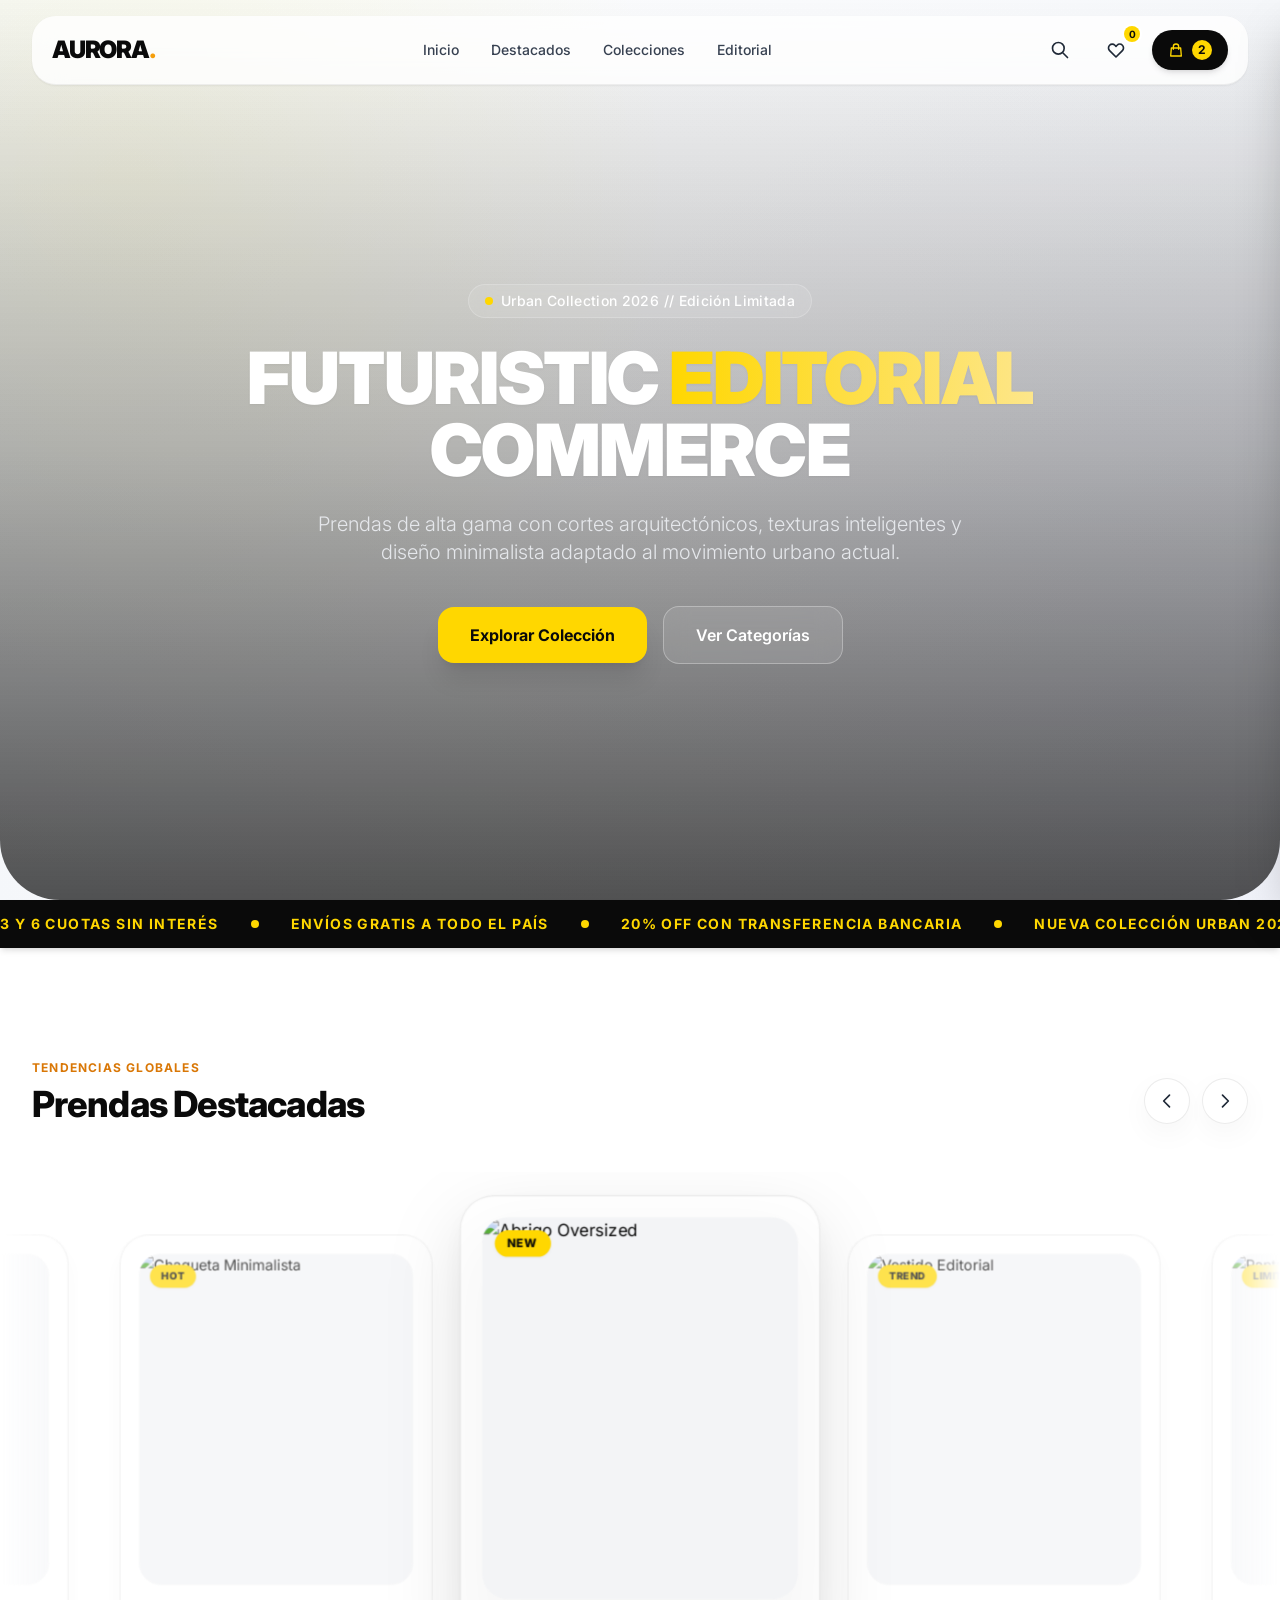
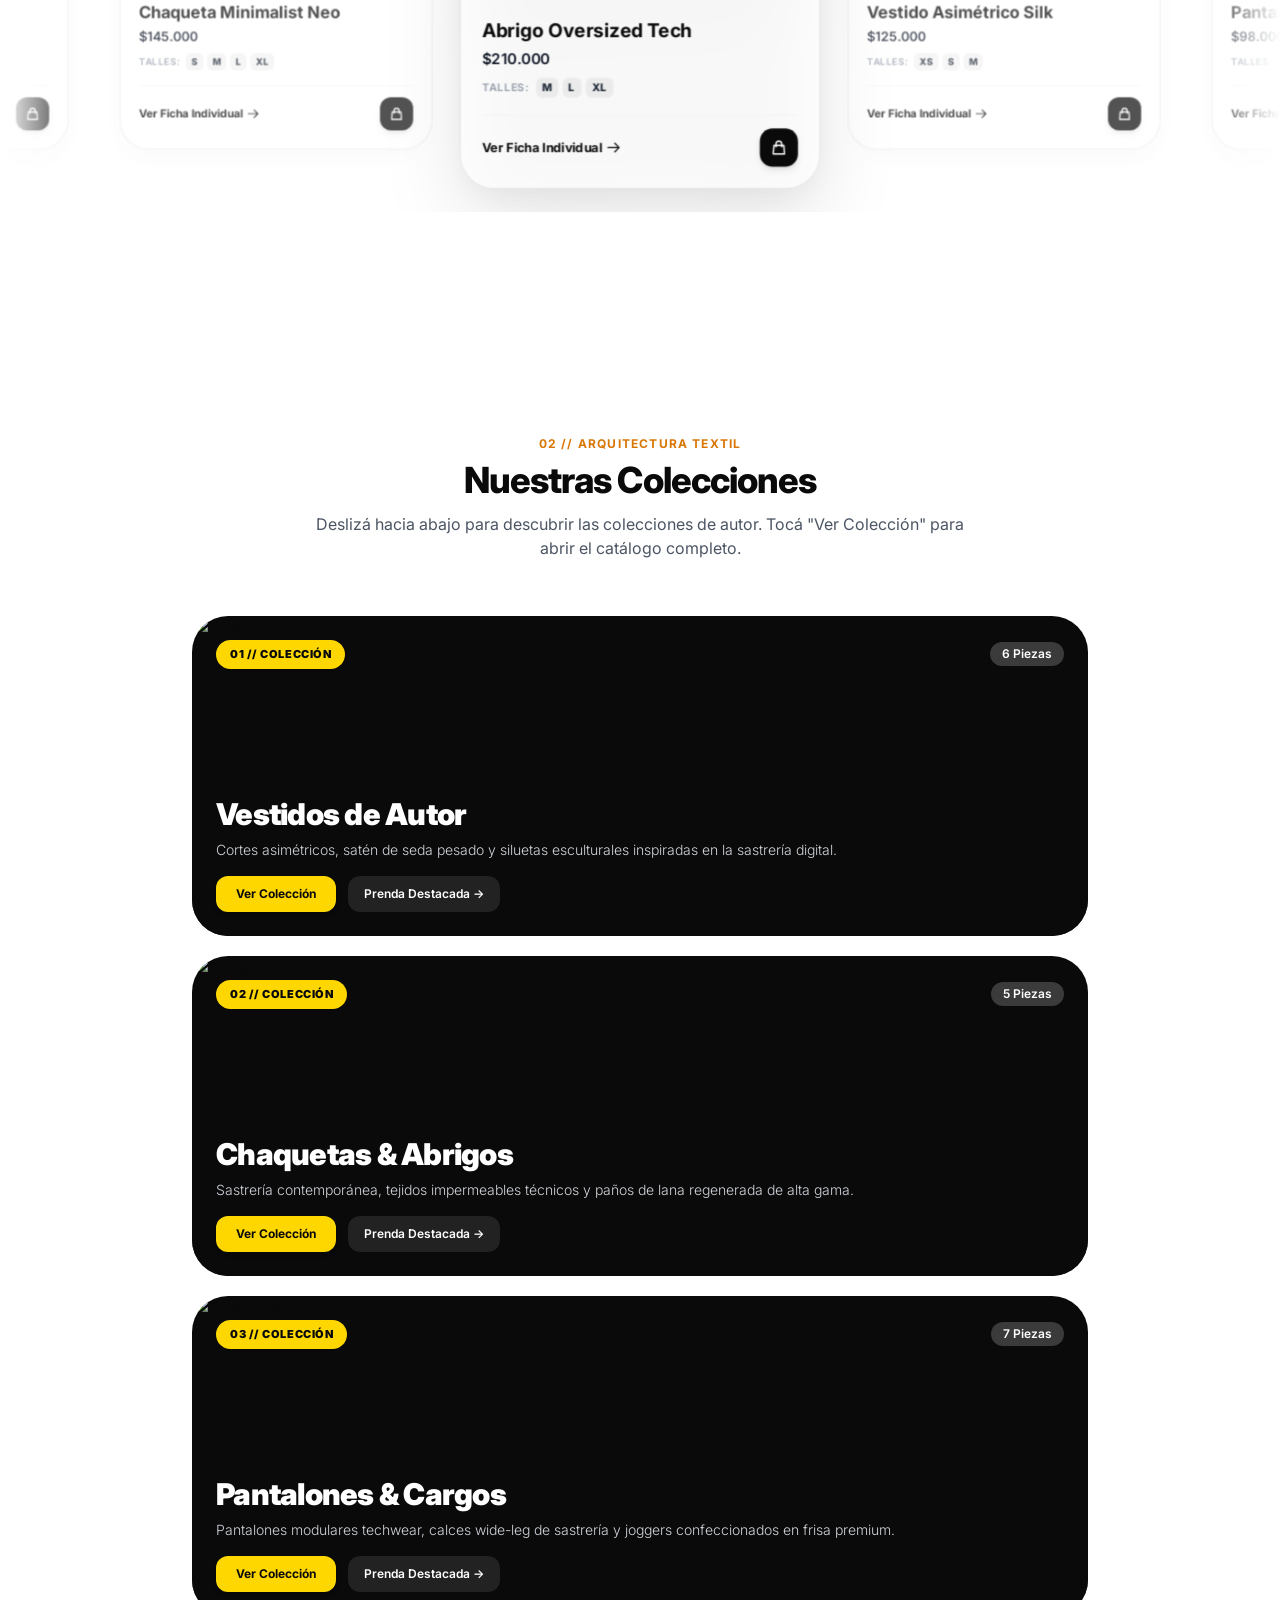
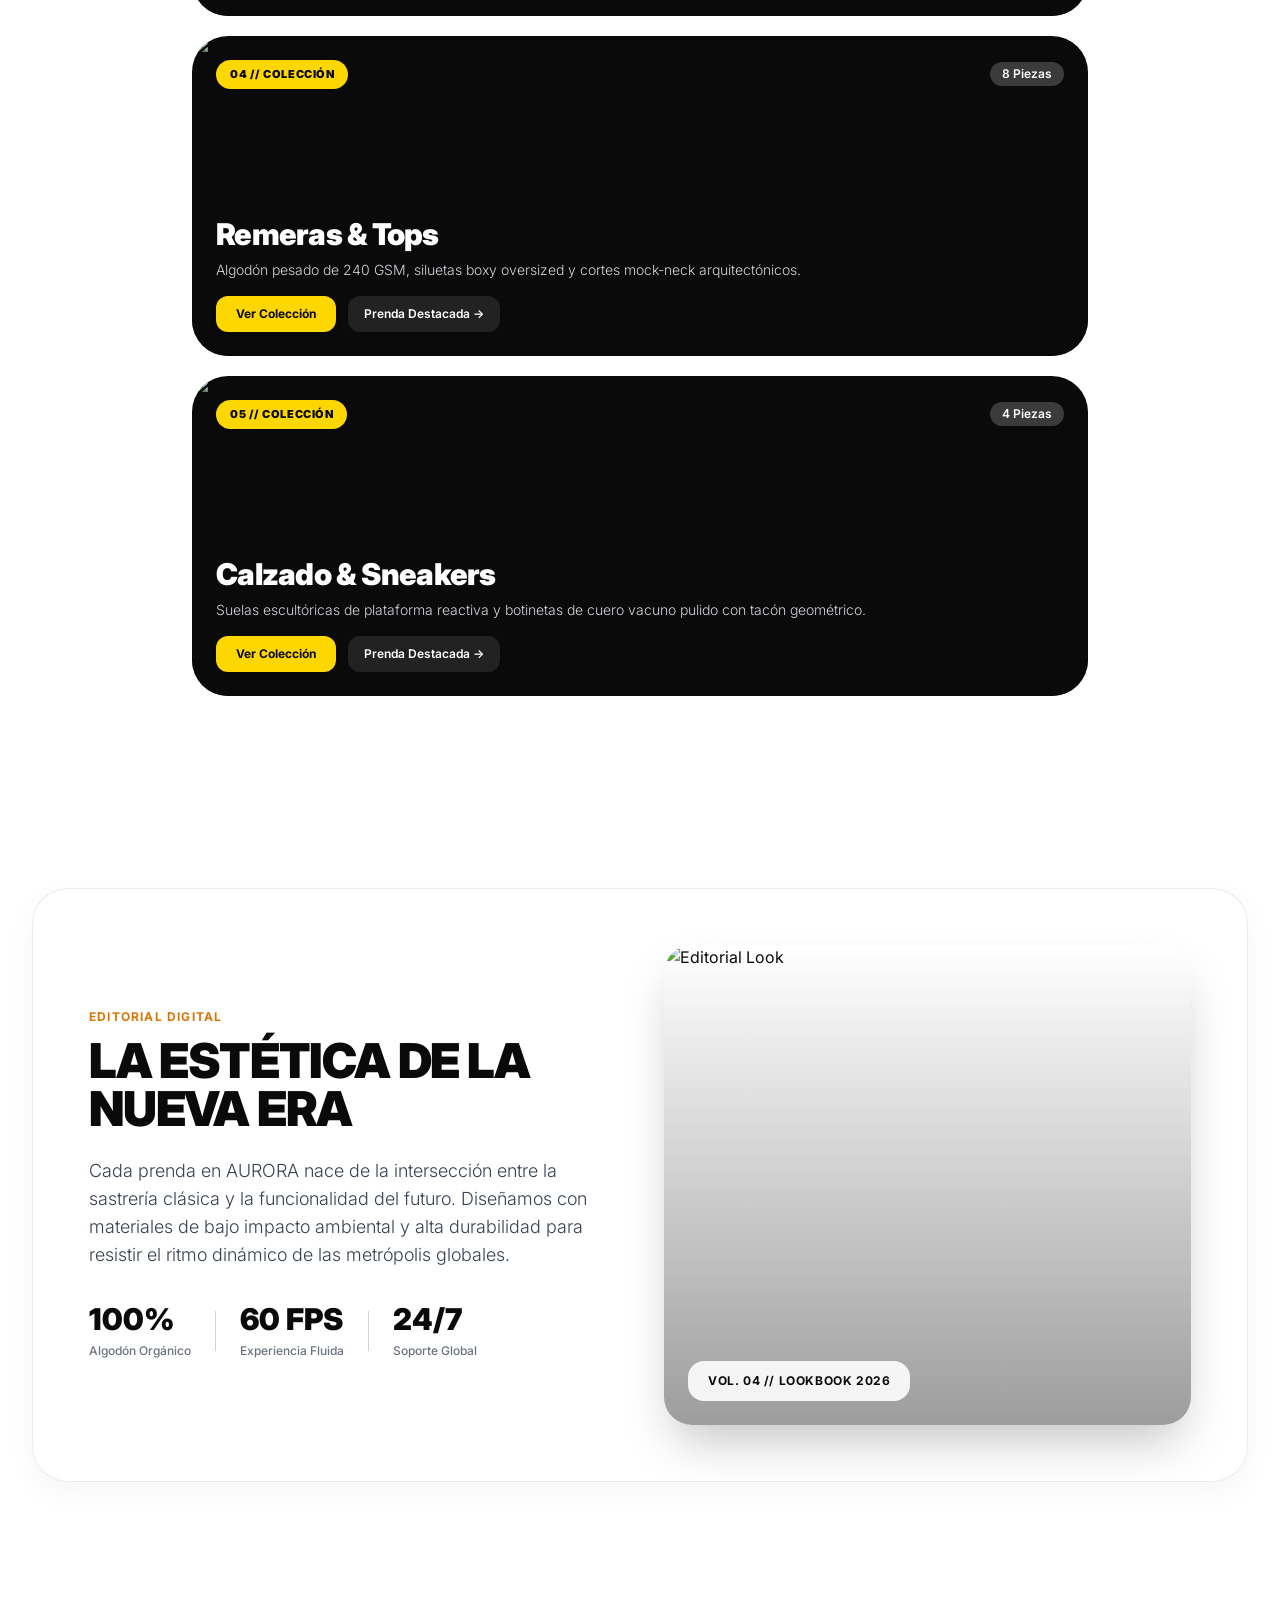
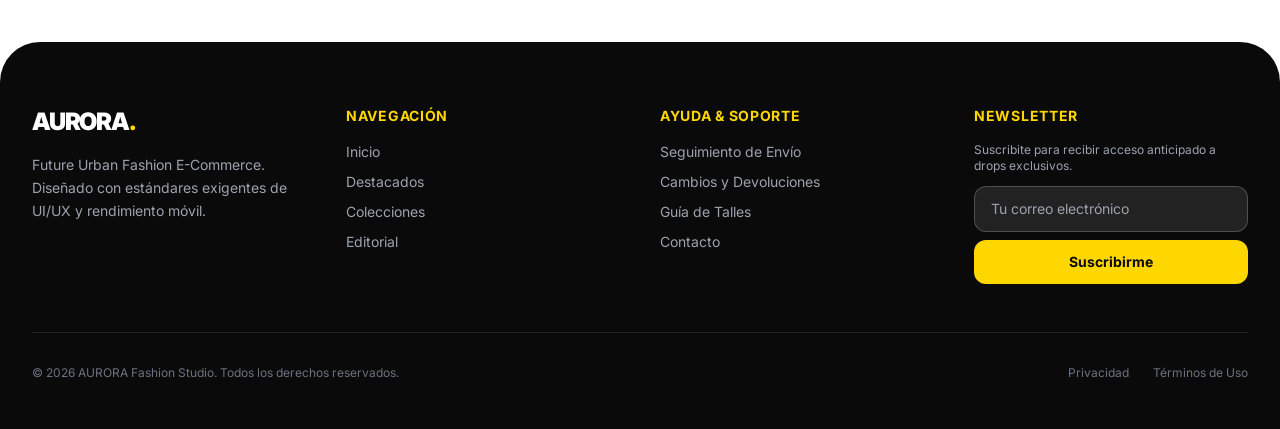
==== landing_page_e_commerce.html @ 0f2b45a3 "Backup del estado pre-optimización (regla 13, recuperación garantizada)" ====
<!DOCTYPE html>
<html lang="es" class="scroll-smooth">
<head>
    <meta charset="UTF-8">
    <meta name="viewport" content="width=device-width, initial-scale=1.0">
    <title>AURORA // Future Urban Fashion E-Commerce</title>
    <!-- Tailwind estático precompilado (elimina el runtime JIT de cdn.tailwindcss.com en producción) -->
    <link rel="stylesheet" href="tailwind_landing.css">
    <!-- Fuentes: preconexión temprana + Inter variable (1 archivo para todos los pesos 300–900) -->
    <link rel="preconnect" href="https://fonts.googleapis.com">
    <link rel="preconnect" href="https://fonts.gstatic.com" crossorigin>
    <link rel="stylesheet" href="https://fonts.googleapis.com/css2?family=Inter:wght@300..900&display=swap">
    <!-- Fuente de Verdad Compartida y Persistencia -->
    <script src="products_data.js"></script>
    <style>

        * {
            box-sizing: border-box;
            -webkit-tap-highlight-color: transparent;
        }

        body {
            font-family: 'Inter', sans-serif;
            background-color: #FFFFFF;
            color: #0A0A0A;
            overflow-x: hidden;
        }

        /* Fondo Aurora Mesh Estático con Destellos */
        .aurora-mesh {
            position: fixed;
            top: 0;
            left: 0;
            width: 100vw;
            height: 100vh;
            z-index: -1;
            background: 
                radial-gradient(circle at 10% 20%, rgba(255, 230, 0, 0.08) 0%, transparent 40%),
                radial-gradient(circle at 90% 80%, rgba(200, 200, 255, 0.12) 0%, transparent 50%),
                radial-gradient(circle at 50% 50%, rgba(255, 255, 255, 1) 0%, rgba(245, 247, 250, 1) 100%);
        }

        /* Glassmorphism General */
        .glass-panel {
            background: rgba(255, 255, 255, 0.72);
            backdrop-filter: blur(14px);
            -webkit-backdrop-filter: blur(14px);
            border: 1px solid rgba(0, 0, 0, 0.08);
            box-shadow: 0 10px 30px 0 rgba(0, 0, 0, 0.04);
        }

        .glass-nav {
            background: rgba(255, 255, 255, 0.82);
            backdrop-filter: blur(16px);
            -webkit-backdrop-filter: blur(16px);
            border-bottom: 1px solid rgba(0, 0, 0, 0.06);
        }

        /* Marquesina Infinita Ticker Tape */
        @keyframes ticker {
            0% { transform: translate3d(0, 0, 0); }
            100% { transform: translate3d(-50%, 0, 0); }
        }
        .ticker-track {
            display: flex;
            width: 200%;
            animation: ticker 25s linear infinite;
            will-change: transform;
        }
        .ticker-track:hover {
            animation-play-state: paused;
        }

        /* Carrusel 3D Coverflow Estilos */
        .carousel-3d-container {
            perspective: 1000px;
            overflow: hidden;
            touch-action: pan-y;
            mask-image: linear-gradient(to right, transparent 0%, black 5%, black 95%, transparent 100%);
            -webkit-mask-image: linear-gradient(to right, transparent 0%, black 5%, black 95%, transparent 100%);
        }
        .carousel-3d-track {
            display: flex;
            transition: transform 0.38s cubic-bezier(0.16, 1, 0.3, 1);
            will-change: transform;
        }
        .carousel-card {
            transition: transform 0.38s cubic-bezier(0.16, 1, 0.3, 1), filter 0.38s ease, opacity 0.38s ease;
            transform-style: preserve-3d;
            will-change: transform;
        }

        /* Lista vertical de categorías (progresiva, sin 3D) */
        .category-list {
            display: flex;
            flex-direction: column;
            gap: 20px;
            max-width: 56rem;
            margin: 0 auto;
        }
        .category-card {
            position: relative;
            min-height: 280px;
            border-radius: 36px;
            overflow: hidden;
            background: #0A0A0A;
            display: flex;
            align-items: flex-end;
            background-clip: padding-box;
        }
        .category-card .cat-img {
            position: absolute;
            inset: 0;
            width: 100%;
            height: 100%;
            object-fit: cover;
            filter: brightness(.9);
        }
        @media (min-width: 640px) {
            .category-card { min-height: 320px; }
        }
        @media (prefers-reduced-motion: reduce) {
            .reveal-on-scroll { transition: none; transform: none; opacity: 1; }
        }

        /* Animaciones de Entrada (IntersectionObserver) */
        .reveal-on-scroll {
            opacity: 0;
            transform: translateY(30px) translate3d(0,0,0);
            transition: opacity 0.8s cubic-bezier(0.16, 1, 0.3, 1), transform 0.8s cubic-bezier(0.16, 1, 0.3, 1);
            will-change: opacity, transform;
        }
        .reveal-on-scroll.is-visible {
            opacity: 1;
            transform: translateY(0) translate3d(0,0,0);
        }

        /* Scrollbar personalizado liviano */
        ::-webkit-scrollbar {
            width: 6px;
            height: 6px;
        }
        ::-webkit-scrollbar-track {
            background: #F1F1F1;
        }
        ::-webkit-scrollbar-thumb {
            background: #D1D5DB;
            border-radius: 9999px;
        }
        ::-webkit-scrollbar-thumb:hover {
            background: #9CA3AF;
        }
    </style>
</head>
<body class="relative min-h-screen text-brand-black antialiased">

    <!-- Fondo Aurora Mesh Estático -->
    <div class="aurora-mesh"></div>

    <!-- 1. HEADER Y NAVBAR FLOTANTE -->
    <header class="fixed top-0 left-0 w-full z-40 transition-all duration-300">
        <div class="max-w-7xl mx-auto px-4 sm:px-6 lg:px-8 pt-3 sm:pt-4">
            <nav class="glass-nav rounded-3xl px-5 py-3.5 flex items-center justify-between shadow-sm">
                <!-- Logo -->
                <a href="#" class="flex items-center space-x-2 group">
                    <span class="text-xl sm:text-2xl font-black tracking-tighter uppercase text-brand-black group-hover:scale-105 transition-transform">
                        AURORA<span class="text-amber-500">.</span>
                    </span>
                </a>

                <!-- Menú de Navegación Desktop -->
                <div class="hidden md:flex items-center space-x-8 text-sm font-medium text-gray-700">
                    <a href="#hero" class="hover:text-brand-black transition-colors">Inicio</a>
                    <a href="#destacados" class="hover:text-brand-black transition-colors">Destacados</a>
                    <a href="#categorias" class="hover:text-brand-black transition-colors">Colecciones</a>
                    <a href="#editorial" class="hover:text-brand-black transition-colors">Editorial</a>
                </div>

                <!-- Accesos Rápidos (Buscador, Favoritos, Carrito) -->
                <div class="flex items-center space-x-3 sm:space-x-4">
                    <button id="search-btn" class="p-2.5 rounded-full hover:bg-black/5 transition-colors relative" aria-label="Buscar productos">
                        <svg class="w-5 h-5 text-gray-800" fill="none" stroke="currentColor" viewBox="0 0 24 24"><path stroke-linecap="round" stroke-linejoin="round" stroke-width="2" d="M21 21l-6-6m2-5a7 7 0 11-14 0 7 7 0 0114 0z"></path></svg>
                    </button>
                    <button id="fav-btn" class="p-2.5 rounded-full hover:bg-black/5 transition-colors relative hidden sm:block" aria-label="Favoritos">
                        <svg class="w-5 h-5 text-gray-800" fill="none" stroke="currentColor" viewBox="0 0 24 24"><path stroke-linecap="round" stroke-linejoin="round" stroke-width="2" d="M4.318 6.318a4.5 4.5 0 000 6.364L12 20.364l7.682-7.682a4.5 4.5 0 00-6.364-6.364L12 7.636l-1.318-1.318a4.5 4.5 0 00-6.364 0z"></path></svg>
                        <span id="fav-count" class="absolute -top-1 -right-1 w-4 h-4 bg-brand-yellow text-[10px] font-bold text-brand-black rounded-full flex items-center justify-center ring-2 ring-white">0</span>
                    </button>
                    <button id="cart-btn" class="flex items-center space-x-2 bg-brand-black text-white px-4 py-2.5 rounded-full text-sm font-semibold hover:bg-gray-800 transition-all shadow-md active:scale-95" aria-label="Ver Carrito de Compras">
                        <svg class="w-4 h-4 text-brand-yellow" fill="none" stroke="currentColor" viewBox="0 0 24 24"><path stroke-linecap="round" stroke-linejoin="round" stroke-width="2" d="M16 11V7a4 4 0 00-8 0v4M5 9h14l1 12H4L5 9z"></path></svg>
                        <span id="cart-count" class="bg-brand-yellow text-brand-black px-1.5 py-0.5 rounded-full text-xs font-bold">0</span>
                    </button>
                </div>
            </nav>
        </div>
    </header>

    <!-- 2. SECCIÓN HERO (Video Full Width con Glassmorphism) -->
    <section id="hero" class="relative min-h-[92vh] sm:min-h-screen flex items-center justify-center pt-24 pb-12 px-4 sm:px-6 lg:px-8">
        <div class="absolute inset-0 w-full h-full overflow-hidden z-0 rounded-b-[40px] sm:rounded-b-[60px]">
            <!-- Video Background Autoplay Loop sin sonido con poster de carga rápida -->
            <video autoplay muted loop playsinline poster="https://images.unsplash.com/photo-1515886657613-9f3515b0c78f?auto=format&fit=crop&q=80&w=1400" class="w-full h-full object-cover filter brightness-90">
                <source src="https://assets.mixkit.co/videos/preview/mixkit-models-walking-on-a-catwalk-41584-large.mp4" type="video/mp4">
                Tu navegador no soporta video HTML5.
            </video>
            <!-- Overlay degradado oscuro para contraste -->
            <div class="absolute inset-0 bg-gradient-to-t from-brand-black/70 via-brand-black/30 to-transparent"></div>
        </div>

        <!-- Contenido Central Hero -->
        <div class="relative z-10 max-w-5xl mx-auto text-center text-white px-4 mt-12 sm:mt-0">
            <div class="inline-flex items-center space-x-2 bg-white/10 backdrop-blur-md px-4 py-1.5 rounded-full border border-white/20 mb-6 text-xs sm:text-sm font-medium tracking-wide">
                <span class="w-2 h-2 rounded-full bg-brand-yellow animate-pulse"></span>
                <span>Urban Collection 2026 // Edición Limitada</span>
            </div>
            
            <h1 class="text-4xl sm:text-6xl md:text-7xl font-black tracking-tight leading-[1.08] mb-6 drop-shadow-sm">
                FUTURISTIC <span class="text-transparent bg-clip-text bg-gradient-to-r from-brand-yellow to-amber-200">EDITORIAL</span> COMMERCE
            </h1>
            
            <p class="max-w-2xl mx-auto text-base sm:text-lg md:text-xl text-gray-200 font-light mb-10 leading-relaxed">
                Prendas de alta gama con cortes arquitectónicos, texturas inteligentes y diseño minimalista adaptado al movimiento urbano actual.
            </p>

            <div class="flex flex-col sm:flex-row items-center justify-center gap-4 w-full sm:w-auto">
                <a href="#destacados" class="w-full sm:w-auto bg-brand-yellow hover:bg-brand-yellowHover text-brand-black px-8 py-4 rounded-2xl font-bold text-base transition-all transform hover:-translate-y-0.5 shadow-xl text-center">
                    Explorar Colección
                </a>
                <a href="#categorias" class="w-full sm:w-auto bg-white/10 hover:bg-white/20 text-white backdrop-blur-md border border-white/30 px-8 py-4 rounded-2xl font-semibold text-base transition-all text-center">
                    Ver Categorías
                </a>
            </div>
        </div>
    </section>

    <!-- 3. MARQUESINA INFINITA (Ticker Tape) -->
    <div class="bg-brand-black text-brand-yellow py-3.5 overflow-hidden whitespace-nowrap shadow-md select-none relative z-10">
        <div class="ticker-track flex items-center space-x-8 text-xs sm:text-sm font-bold tracking-widest uppercase">
            <div class="flex items-center space-x-8 shrink-0">
                <span>3 Y 6 CUOTAS SIN INTERÉS</span>
                <span class="w-2 h-2 rounded-full bg-brand-yellow inline-block"></span>
                <span>ENVÍOS GRATIS A TODO EL PAÍS</span>
                <span class="w-2 h-2 rounded-full bg-brand-yellow inline-block"></span>
                <span>20% OFF CON TRANSFERENCIA BANCARIA</span>
                <span class="w-2 h-2 rounded-full bg-brand-yellow inline-block"></span>
                <span>NUEVA COLECCIÓN URBAN 2026</span>
                <span class="w-2 h-2 rounded-full bg-brand-yellow inline-block"></span>
            </div>
            <div class="flex items-center space-x-8 shrink-0">
                <span>3 Y 6 CUOTAS SIN INTERÉS</span>
                <span class="w-2 h-2 rounded-full bg-brand-yellow inline-block"></span>
                <span>ENVÍOS GRATIS A TODO EL PAÍS</span>
                <span class="w-2 h-2 rounded-full bg-brand-yellow inline-block"></span>
                <span>20% OFF CON TRANSFERENCIA BANCARIA</span>
                <span class="w-2 h-2 rounded-full bg-brand-yellow inline-block"></span>
                <span>NUEVA COLECCIÓN URBAN 2026</span>
                <span class="w-2 h-2 rounded-full bg-brand-yellow inline-block"></span>
            </div>
        </div>
    </div>

    <!-- 4. SECCIÓN DESTACADOS (Carrusel 3D Coverflow Liviano con Autoplay y Swipe) -->
    <section id="destacados" class="py-20 sm:py-28 overflow-hidden reveal-on-scroll">
        <div class="max-w-7xl mx-auto px-4 sm:px-6 lg:px-8 mb-10 sm:mb-12">
            <div class="flex flex-col md:flex-row md:items-end justify-between">
                <div>
                    <span class="text-xs font-bold tracking-widest text-amber-600 uppercase mb-2 block">Tendencias Globales</span>
                    <h2 class="text-3xl sm:text-4xl font-extrabold tracking-tight">Prendas Destacadas</h2>
                </div>
                <div class="flex items-center space-x-3 mt-4 md:mt-0">
                    <button id="prev-slide" class="p-3 rounded-full glass-panel hover:bg-black/5 transition-colors" aria-label="Anterior">
                        <svg class="w-5 h-5 text-gray-800" fill="none" stroke="currentColor" viewBox="0 0 24 24"><path stroke-linecap="round" stroke-linejoin="round" stroke-width="2" d="M15 19l-7-7 7-7"></path></svg>
                    </button>
                    <button id="next-slide" class="p-3 rounded-full glass-panel hover:bg-black/5 transition-colors" aria-label="Siguiente">
                        <svg class="w-5 h-5 text-gray-800" fill="none" stroke="currentColor" viewBox="0 0 24 24"><path stroke-linecap="round" stroke-linejoin="round" stroke-width="2" d="M9 5l7 7-7 7"></path></svg>
                    </button>
                </div>
            </div>
        </div>

        <!-- Contenedor Carrusel 3D Full-Bleed con Centrado Absoluto -->
        <div id="carousel-container" class="carousel-3d-container relative py-10 w-full overflow-hidden">
            <div id="carousel-track" class="carousel-3d-track flex items-center gap-6 cursor-grab active:cursor-grabbing">
                
                <!-- Tarjeta 1 -->
                <div class="carousel-card shrink-0 w-[280px] sm:w-[340px] rounded-[32px] glass-panel p-5 relative group" data-index="0">
                    <div class="absolute top-8 left-8 z-20 bg-brand-yellow text-brand-black text-[11px] font-extrabold px-3 py-1 rounded-full uppercase tracking-wider shadow-sm">HOT</div>
                    <a href="producto.html?id=chaq-01" class="block relative w-full h-[360px] rounded-[24px] overflow-hidden mb-4 bg-gray-100">
                        <img src="https://images.unsplash.com/photo-1515886657613-9f3515b0c78f?auto=format&fit=crop&q=80&w=800" alt="Chaqueta Minimalista" class="w-full h-full object-cover group-hover:scale-105 transition-transform duration-500" onerror="this.src='https://placehold.co/400x500/F0F0F0/0A0A0A?text=Aurora+Fashion'" loading="lazy" decoding="async">
                    </a>
                    <div>
                        <a href="producto.html?id=chaq-01" class="block">
                            <h3 class="font-bold text-lg text-brand-black group-hover:text-amber-600 transition-colors">Chaqueta Minimalist Neo</h3>
                            <p class="text-sm font-semibold text-gray-900 mt-0.5">$145.000</p>
                        </a>
                        <!-- Talles disponibles visibles -->
                        <div class="flex items-center space-x-1.5 mt-2">
                            <span class="text-[10px] font-bold text-gray-400 uppercase tracking-wider">Talles:</span>
                            <div class="flex flex-wrap gap-1">
                                <span class="px-1.5 py-0.5 rounded-md bg-black/5 text-gray-800 font-extrabold text-[10px]">S</span>
                                <span class="px-1.5 py-0.5 rounded-md bg-black/5 text-gray-800 font-extrabold text-[10px]">M</span>
                                <span class="px-1.5 py-0.5 rounded-md bg-black/5 text-gray-800 font-extrabold text-[10px]">L</span>
                                <span class="px-1.5 py-0.5 rounded-md bg-black/5 text-gray-800 font-extrabold text-[10px]">XL</span>
                            </div>
                        </div>
                    </div>
                    <div class="mt-4 pt-3 border-t border-gray-100 flex items-center justify-between">
                        <a href="producto.html?id=chaq-01" class="text-xs font-bold text-brand-black hover:text-amber-600 transition-colors flex items-center space-x-1">
                            <span>Ver Ficha Individual</span>
                            <svg class="w-3.5 h-3.5" fill="none" stroke="currentColor" viewBox="0 0 24 24"><path stroke-linecap="round" stroke-linejoin="round" stroke-width="2" d="M14 5l7 7m0 0l-7 7m7-7H3"></path></svg>
                        </a>
                        <button onclick="addToCart('chaq-01')" class="bg-brand-black hover:bg-brand-yellow hover:text-brand-black text-white p-2.5 rounded-xl transition-all shadow-md" aria-label="Comprar rápido">
                            <svg class="w-4 h-4" fill="none" stroke="currentColor" viewBox="0 0 24 24"><path stroke-linecap="round" stroke-linejoin="round" stroke-width="2" d="M16 11V7a4 4 0 00-8 0v4M5 9h14l1 12H4L5 9z"></path></svg>
                        </button>
                    </div>
                </div>

                <!-- Tarjeta 2 -->
                <div class="carousel-card shrink-0 w-[280px] sm:w-[340px] rounded-[32px] glass-panel p-5 relative group" data-index="1">
                    <div class="absolute top-8 left-8 z-20 bg-brand-yellow text-brand-black text-[11px] font-extrabold px-3 py-1 rounded-full uppercase tracking-wider shadow-sm">NEW</div>
                    <a href="producto.html?id=abr-01" class="block relative w-full h-[360px] rounded-[24px] overflow-hidden mb-4 bg-gray-100">
                        <img src="https://images.unsplash.com/photo-1539109136881-3be0616acf4b?auto=format&fit=crop&q=80&w=800" alt="Abrigo Oversized" class="w-full h-full object-cover group-hover:scale-105 transition-transform duration-500" onerror="this.src='https://placehold.co/400x500/F0F0F0/0A0A0A?text=Aurora+Fashion'" loading="lazy" decoding="async">
                    </a>
                    <div>
                        <a href="producto.html?id=abr-01" class="block">
                            <h3 class="font-bold text-lg text-brand-black group-hover:text-amber-600 transition-colors">Abrigo Oversized Tech</h3>
                            <p class="text-sm font-semibold text-gray-900 mt-0.5">$210.000</p>
                        </a>
                        <!-- Talles disponibles visibles -->
                        <div class="flex items-center space-x-1.5 mt-2">
                            <span class="text-[10px] font-bold text-gray-400 uppercase tracking-wider">Talles:</span>
                            <div class="flex flex-wrap gap-1">
                                <span class="px-1.5 py-0.5 rounded-md bg-black/5 text-gray-800 font-extrabold text-[10px]">M</span>
                                <span class="px-1.5 py-0.5 rounded-md bg-black/5 text-gray-800 font-extrabold text-[10px]">L</span>
                                <span class="px-1.5 py-0.5 rounded-md bg-black/5 text-gray-800 font-extrabold text-[10px]">XL</span>
                            </div>
                        </div>
                    </div>
                    <div class="mt-4 pt-3 border-t border-gray-100 flex items-center justify-between">
                        <a href="producto.html?id=abr-01" class="text-xs font-bold text-brand-black hover:text-amber-600 transition-colors flex items-center space-x-1">
                            <span>Ver Ficha Individual</span>
                            <svg class="w-3.5 h-3.5" fill="none" stroke="currentColor" viewBox="0 0 24 24"><path stroke-linecap="round" stroke-linejoin="round" stroke-width="2" d="M14 5l7 7m0 0l-7 7m7-7H3"></path></svg>
                        </a>
                        <button onclick="addToCart('abr-01')" class="bg-brand-black hover:bg-brand-yellow hover:text-brand-black text-white p-2.5 rounded-xl transition-all shadow-md" aria-label="Comprar rápido">
                            <svg class="w-4 h-4" fill="none" stroke="currentColor" viewBox="0 0 24 24"><path stroke-linecap="round" stroke-linejoin="round" stroke-width="2" d="M16 11V7a4 4 0 00-8 0v4M5 9h14l1 12H4L5 9z"></path></svg>
                        </button>
                    </div>
                </div>

                <!-- Tarjeta 3 -->
                <div class="carousel-card shrink-0 w-[280px] sm:w-[340px] rounded-[32px] glass-panel p-5 relative group" data-index="2">
                    <div class="absolute top-8 left-8 z-20 bg-brand-yellow text-brand-black text-[11px] font-extrabold px-3 py-1 rounded-full uppercase tracking-wider shadow-sm">TREND</div>
                    <a href="producto.html?id=vest-01" class="block relative w-full h-[360px] rounded-[24px] overflow-hidden mb-4 bg-gray-100">
                        <img src="https://images.unsplash.com/photo-1509631179647-0177331693ae?auto=format&fit=crop&q=80&w=800" alt="Vestido Editorial" class="w-full h-full object-cover group-hover:scale-105 transition-transform duration-500" onerror="this.src='https://placehold.co/400x500/F0F0F0/0A0A0A?text=Aurora+Fashion'" loading="lazy" decoding="async">
                    </a>
                    <div>
                        <a href="producto.html?id=vest-01" class="block">
                            <h3 class="font-bold text-lg text-brand-black group-hover:text-amber-600 transition-colors">Vestido Asimétrico Silk</h3>
                            <p class="text-sm font-semibold text-gray-900 mt-0.5">$125.000</p>
                        </a>
                        <!-- Talles disponibles visibles -->
                        <div class="flex items-center space-x-1.5 mt-2">
                            <span class="text-[10px] font-bold text-gray-400 uppercase tracking-wider">Talles:</span>
                            <div class="flex flex-wrap gap-1">
                                <span class="px-1.5 py-0.5 rounded-md bg-black/5 text-gray-800 font-extrabold text-[10px]">XS</span>
                                <span class="px-1.5 py-0.5 rounded-md bg-black/5 text-gray-800 font-extrabold text-[10px]">S</span>
                                <span class="px-1.5 py-0.5 rounded-md bg-black/5 text-gray-800 font-extrabold text-[10px]">M</span>
                            </div>
                        </div>
                    </div>
                    <div class="mt-4 pt-3 border-t border-gray-100 flex items-center justify-between">
                        <a href="producto.html?id=vest-01" class="text-xs font-bold text-brand-black hover:text-amber-600 transition-colors flex items-center space-x-1">
                            <span>Ver Ficha Individual</span>
                            <svg class="w-3.5 h-3.5" fill="none" stroke="currentColor" viewBox="0 0 24 24"><path stroke-linecap="round" stroke-linejoin="round" stroke-width="2" d="M14 5l7 7m0 0l-7 7m7-7H3"></path></svg>
                        </a>
                        <button onclick="addToCart('vest-01')" class="bg-brand-black hover:bg-brand-yellow hover:text-brand-black text-white p-2.5 rounded-xl transition-all shadow-md" aria-label="Comprar rápido">
                            <svg class="w-4 h-4" fill="none" stroke="currentColor" viewBox="0 0 24 24"><path stroke-linecap="round" stroke-linejoin="round" stroke-width="2" d="M16 11V7a4 4 0 00-8 0v4M5 9h14l1 12H4L5 9z"></path></svg>
                        </button>
                    </div>
                </div>

                <!-- Tarjeta 4 -->
                <div class="carousel-card shrink-0 w-[280px] sm:w-[340px] rounded-[32px] glass-panel p-5 relative group" data-index="3">
                    <div class="absolute top-8 left-8 z-20 bg-brand-yellow text-brand-black text-[11px] font-extrabold px-3 py-1 rounded-full uppercase tracking-wider shadow-sm">LIMITED</div>
                    <a href="producto.html?id=pant-01" class="block relative w-full h-[360px] rounded-[24px] overflow-hidden mb-4 bg-gray-100">
                        <img src="https://images.unsplash.com/photo-1490481651871-ab68de25d43d?auto=format&fit=crop&q=80&w=800" alt="Pantalón Cargo Tech" class="w-full h-full object-cover group-hover:scale-105 transition-transform duration-500" onerror="this.src='https://placehold.co/400x500/F0F0F0/0A0A0A?text=Aurora+Fashion'" loading="lazy" decoding="async">
                    </a>
                    <div>
                        <a href="producto.html?id=pant-01" class="block">
                            <h3 class="font-bold text-lg text-brand-black group-hover:text-amber-600 transition-colors">Pantalón Cargo Tech-Wear</h3>
                            <p class="text-sm font-semibold text-gray-900 mt-0.5">$98.000</p>
                        </a>
                        <!-- Talles disponibles visibles -->
                        <div class="flex items-center space-x-1.5 mt-2">
                            <span class="text-[10px] font-bold text-gray-400 uppercase tracking-wider">Talles:</span>
                            <div class="flex flex-wrap gap-1">
                                <span class="px-1.5 py-0.5 rounded-md bg-black/5 text-gray-800 font-extrabold text-[10px]">S</span>
                                <span class="px-1.5 py-0.5 rounded-md bg-black/5 text-gray-800 font-extrabold text-[10px]">M</span>
                                <span class="px-1.5 py-0.5 rounded-md bg-black/5 text-gray-800 font-extrabold text-[10px]">L</span>
                                <span class="px-1.5 py-0.5 rounded-md bg-black/5 text-gray-800 font-extrabold text-[10px]">XL</span>
                            </div>
                        </div>
                    </div>
                    <div class="mt-4 pt-3 border-t border-gray-100 flex items-center justify-between">
                        <a href="producto.html?id=pant-01" class="text-xs font-bold text-brand-black hover:text-amber-600 transition-colors flex items-center space-x-1">
                            <span>Ver Ficha Individual</span>
                            <svg class="w-3.5 h-3.5" fill="none" stroke="currentColor" viewBox="0 0 24 24"><path stroke-linecap="round" stroke-linejoin="round" stroke-width="2" d="M14 5l7 7m0 0l-7 7m7-7H3"></path></svg>
                        </a>
                        <button onclick="addToCart('pant-01')" class="bg-brand-black hover:bg-brand-yellow hover:text-brand-black text-white p-2.5 rounded-xl transition-all shadow-md" aria-label="Comprar rápido">
                            <svg class="w-4 h-4" fill="none" stroke="currentColor" viewBox="0 0 24 24"><path stroke-linecap="round" stroke-linejoin="round" stroke-width="2" d="M16 11V7a4 4 0 00-8 0v4M5 9h14l1 12H4L5 9z"></path></svg>
                        </button>
                    </div>
                </div>

                <!-- Tarjeta 5 -->
                <div class="carousel-card shrink-0 w-[280px] sm:w-[340px] rounded-[32px] glass-panel p-5 relative group" data-index="4">
                    <div class="absolute top-8 left-8 z-20 bg-brand-yellow text-brand-black text-[11px] font-extrabold px-3 py-1 rounded-full uppercase tracking-wider shadow-sm">DROP</div>
                    <a href="producto.html?id=calz-01" class="block relative w-full h-[360px] rounded-[24px] overflow-hidden mb-4 bg-gray-100">
                        <img src="https://images.unsplash.com/photo-1542291026-7eec264c27ff?auto=format&fit=crop&q=80&w=800" alt="Sneaker Chunky" class="w-full h-full object-cover group-hover:scale-105 transition-transform duration-500" onerror="this.src='https://placehold.co/400x500/F0F0F0/0A0A0A?text=Aurora+Fashion'" loading="lazy" decoding="async">
                    </a>
                    <div>
                        <a href="producto.html?id=calz-01" class="block">
                            <h3 class="font-bold text-lg text-brand-black group-hover:text-amber-600 transition-colors">Sneaker Chunky Future 01</h3>
                            <p class="text-sm font-semibold text-gray-900 mt-0.5">$180.000</p>
                        </a>
                        <!-- Talles disponibles visibles -->
                        <div class="flex items-center space-x-1.5 mt-2">
                            <span class="text-[10px] font-bold text-gray-400 uppercase tracking-wider">Talles:</span>
                            <div class="flex flex-wrap gap-1">
                                <span class="px-1.5 py-0.5 rounded-md bg-black/5 text-gray-800 font-extrabold text-[10px]">39</span>
                                <span class="px-1.5 py-0.5 rounded-md bg-black/5 text-gray-800 font-extrabold text-[10px]">40</span>
                                <span class="px-1.5 py-0.5 rounded-md bg-black/5 text-gray-800 font-extrabold text-[10px]">41</span>
                                <span class="px-1.5 py-0.5 rounded-md bg-black/5 text-gray-800 font-extrabold text-[10px]">42</span>
                            </div>
                        </div>
                    </div>
                    <div class="mt-4 pt-3 border-t border-gray-100 flex items-center justify-between">
                        <a href="producto.html?id=calz-01" class="text-xs font-bold text-brand-black hover:text-amber-600 transition-colors flex items-center space-x-1">
                            <span>Ver Ficha Individual</span>
                            <svg class="w-3.5 h-3.5" fill="none" stroke="currentColor" viewBox="0 0 24 24"><path stroke-linecap="round" stroke-linejoin="round" stroke-width="2" d="M14 5l7 7m0 0l-7 7m7-7H3"></path></svg>
                        </a>
                        <button onclick="addToCart('calz-01')" class="bg-brand-black hover:bg-brand-yellow hover:text-brand-black text-white p-2.5 rounded-xl transition-all shadow-md" aria-label="Comprar rápido">
                            <svg class="w-4 h-4" fill="none" stroke="currentColor" viewBox="0 0 24 24"><path stroke-linecap="round" stroke-linejoin="round" stroke-width="2" d="M16 11V7a4 4 0 00-8 0v4M5 9h14l1 12H4L5 9z"></path></svg>
                        </button>
                    </div>
                </div>

                <!-- Tarjeta 6 -->
                <div class="carousel-card shrink-0 w-[280px] sm:w-[340px] rounded-[32px] glass-panel p-5 relative group" data-index="5">
                    <div class="absolute top-8 left-8 z-20 bg-brand-yellow text-brand-black text-[11px] font-extrabold px-3 py-1 rounded-full uppercase tracking-wider shadow-sm">ICON</div>
                    <a href="producto.html?id=chaq-02" class="block relative w-full h-[360px] rounded-[24px] overflow-hidden mb-4 bg-gray-100">
                        <img src="https://images.unsplash.com/photo-1539109136881-3be0616acf4b?auto=format&fit=crop&q=80&w=800" alt="Blazer Oversized" class="w-full h-full object-cover group-hover:scale-105 transition-transform duration-500" onerror="this.src='https://placehold.co/400x500/F0F0F0/0A0A0A?text=Aurora+Fashion'" loading="lazy" decoding="async">
                    </a>
                    <div>
                        <a href="producto.html?id=chaq-02" class="block">
                            <h3 class="font-bold text-lg text-brand-black group-hover:text-amber-600 transition-colors">Blazer Oversized Sastre</h3>
                            <p class="text-sm font-semibold text-gray-900 mt-0.5">$165.000</p>
                        </a>
                        <!-- Talles disponibles visibles -->
                        <div class="flex items-center space-x-1.5 mt-2">
                            <span class="text-[10px] font-bold text-gray-400 uppercase tracking-wider">Talles:</span>
                            <div class="flex flex-wrap gap-1">
                                <span class="px-1.5 py-0.5 rounded-md bg-black/5 text-gray-800 font-extrabold text-[10px]">XS</span>
                                <span class="px-1.5 py-0.5 rounded-md bg-black/5 text-gray-800 font-extrabold text-[10px]">S</span>
                                <span class="px-1.5 py-0.5 rounded-md bg-black/5 text-gray-800 font-extrabold text-[10px]">M</span>
                                <span class="px-1.5 py-0.5 rounded-md bg-black/5 text-gray-800 font-extrabold text-[10px]">L</span>
                            </div>
                        </div>
                    </div>
                    <div class="mt-4 pt-3 border-t border-gray-100 flex items-center justify-between">
                        <a href="producto.html?id=chaq-02" class="text-xs font-bold text-brand-black hover:text-amber-600 transition-colors flex items-center space-x-1">
                            <span>Ver Ficha Individual</span>
                            <svg class="w-3.5 h-3.5" fill="none" stroke="currentColor" viewBox="0 0 24 24"><path stroke-linecap="round" stroke-linejoin="round" stroke-width="2" d="M14 5l7 7m0 0l-7 7m7-7H3"></path></svg>
                        </a>
                        <button onclick="addToCart('chaq-02')" class="bg-brand-black hover:bg-brand-yellow hover:text-brand-black text-white p-2.5 rounded-xl transition-all shadow-md" aria-label="Comprar rápido">
                            <svg class="w-4 h-4" fill="none" stroke="currentColor" viewBox="0 0 24 24"><path stroke-linecap="round" stroke-linejoin="round" stroke-width="2" d="M16 11V7a4 4 0 00-8 0v4M5 9h14l1 12H4L5 9z"></path></svg>
                        </button>
                    </div>
                </div>

                <!-- Tarjeta 7 -->
                <div class="carousel-card shrink-0 w-[280px] sm:w-[340px] rounded-[32px] glass-panel p-5 relative group" data-index="6">
                    <div class="absolute top-8 left-8 z-20 bg-brand-yellow text-brand-black text-[11px] font-extrabold px-3 py-1 rounded-full uppercase tracking-wider shadow-sm">EXCLUSIVE</div>
                    <a href="producto.html?id=calz-02" class="block relative w-full h-[360px] rounded-[24px] overflow-hidden mb-4 bg-gray-100">
                        <img src="https://images.unsplash.com/photo-1595950653106-6c9ebd614d3a?auto=format&fit=crop&q=80&w=800" alt="Botineta Minimalist" class="w-full h-full object-cover group-hover:scale-105 transition-transform duration-500" onerror="this.src='https://placehold.co/400x500/F0F0F0/0A0A0A?text=Aurora+Fashion'" loading="lazy" decoding="async">
                    </a>
                    <div>
                        <a href="producto.html?id=calz-02" class="block">
                            <h3 class="font-bold text-lg text-brand-black group-hover:text-amber-600 transition-colors">Botineta Minimalist Leather</h3>
                            <p class="text-sm font-semibold text-gray-900 mt-0.5">$210.000</p>
                        </a>
                        <!-- Talles disponibles visibles -->
                        <div class="flex items-center space-x-1.5 mt-2">
                            <span class="text-[10px] font-bold text-gray-400 uppercase tracking-wider">Talles:</span>
                            <div class="flex flex-wrap gap-1">
                                <span class="px-1.5 py-0.5 rounded-md bg-black/5 text-gray-800 font-extrabold text-[10px]">37</span>
                                <span class="px-1.5 py-0.5 rounded-md bg-black/5 text-gray-800 font-extrabold text-[10px]">38</span>
                                <span class="px-1.5 py-0.5 rounded-md bg-black/5 text-gray-800 font-extrabold text-[10px]">39</span>
                                <span class="px-1.5 py-0.5 rounded-md bg-black/5 text-gray-800 font-extrabold text-[10px]">40</span>
                            </div>
                        </div>
                    </div>
                    <div class="mt-4 pt-3 border-t border-gray-100 flex items-center justify-between">
                        <a href="producto.html?id=calz-02" class="text-xs font-bold text-brand-black hover:text-amber-600 transition-colors flex items-center space-x-1">
                            <span>Ver Ficha Individual</span>
                            <svg class="w-3.5 h-3.5" fill="none" stroke="currentColor" viewBox="0 0 24 24"><path stroke-linecap="round" stroke-linejoin="round" stroke-width="2" d="M14 5l7 7m0 0l-7 7m7-7H3"></path></svg>
                        </a>
                        <button onclick="addToCart('calz-02')" class="bg-brand-black hover:bg-brand-yellow hover:text-brand-black text-white p-2.5 rounded-xl transition-all shadow-md" aria-label="Comprar rápido">
                            <svg class="w-4 h-4" fill="none" stroke="currentColor" viewBox="0 0 24 24"><path stroke-linecap="round" stroke-linejoin="round" stroke-width="2" d="M16 11V7a4 4 0 00-8 0v4M5 9h14l1 12H4L5 9z"></path></svg>
                        </button>
                    </div>
                </div>

                <!-- Tarjeta 8 -->
                <div class="carousel-card shrink-0 w-[280px] sm:w-[340px] rounded-[32px] glass-panel p-5 relative group" data-index="7">
                    <div class="absolute top-8 left-8 z-20 bg-brand-yellow text-brand-black text-[11px] font-extrabold px-3 py-1 rounded-full uppercase tracking-wider shadow-sm">ESSENTIAL</div>
                    <a href="producto.html?id=rem-02" class="block relative w-full h-[360px] rounded-[24px] overflow-hidden mb-4 bg-gray-100">
                        <img src="https://images.unsplash.com/photo-1503342217505-b0a15ec3261c?auto=format&fit=crop&q=80&w=800" alt="Top Arquitectónico" class="w-full h-full object-cover group-hover:scale-105 transition-transform duration-500" onerror="this.src='https://placehold.co/400x500/F0F0F0/0A0A0A?text=Aurora+Fashion'" loading="lazy" decoding="async">
                    </a>
                    <div>
                        <a href="producto.html?id=rem-02" class="block">
                            <h3 class="font-bold text-lg text-brand-black group-hover:text-amber-600 transition-colors">Top Arquitectónico Minimal</h3>
                            <p class="text-sm font-semibold text-gray-900 mt-0.5">$38.000</p>
                        </a>
                        <!-- Talles disponibles visibles -->
                        <div class="flex items-center space-x-1.5 mt-2">
                            <span class="text-[10px] font-bold text-gray-400 uppercase tracking-wider">Talles:</span>
                            <div class="flex flex-wrap gap-1">
                                <span class="px-1.5 py-0.5 rounded-md bg-black/5 text-gray-800 font-extrabold text-[10px]">XS</span>
                                <span class="px-1.5 py-0.5 rounded-md bg-black/5 text-gray-800 font-extrabold text-[10px]">S</span>
                                <span class="px-1.5 py-0.5 rounded-md bg-black/5 text-gray-800 font-extrabold text-[10px]">M</span>
                            </div>
                        </div>
                    </div>
                    <div class="mt-4 pt-3 border-t border-gray-100 flex items-center justify-between">
                        <a href="producto.html?id=rem-02" class="text-xs font-bold text-brand-black hover:text-amber-600 transition-colors flex items-center space-x-1">
                            <span>Ver Ficha Individual</span>
                            <svg class="w-3.5 h-3.5" fill="none" stroke="currentColor" viewBox="0 0 24 24"><path stroke-linecap="round" stroke-linejoin="round" stroke-width="2" d="M14 5l7 7m0 0l-7 7m7-7H3"></path></svg>
                        </a>
                        <button onclick="addToCart('rem-02')" class="bg-brand-black hover:bg-brand-yellow hover:text-brand-black text-white p-2.5 rounded-xl transition-all shadow-md" aria-label="Comprar rápido">
                            <svg class="w-4 h-4" fill="none" stroke="currentColor" viewBox="0 0 24 24"><path stroke-linecap="round" stroke-linejoin="round" stroke-width="2" d="M16 11V7a4 4 0 00-8 0v4M5 9h14l1 12H4L5 9z"></path></svg>
                        </button>
                    </div>
                </div>

            </div>
        </div>
    </section>

    <!-- 5. SECCIÓN NUESTRAS CATEGORÍAS (Lista vertical progresiva) -->
    <section id="categorias" class="py-20 sm:py-28 px-4 sm:px-6 lg:px-8 max-w-7xl mx-auto">
        <div class="text-center max-w-2xl mx-auto mb-10 sm:mb-14 reveal-on-scroll">
            <span class="text-xs font-bold tracking-widest text-amber-600 uppercase mb-2 block">02 // Arquitectura Textil</span>
            <h2 class="text-3xl sm:text-4xl font-extrabold tracking-tight">Nuestras Colecciones</h2>
            <p class="text-gray-600 mt-3 text-sm sm:text-base">Deslizá hacia abajo para descubrir las colecciones de autor. Tocá "Ver Colección" para abrir el catálogo completo.</p>
        </div>

        <!-- Lista vertical de categorías (aparecen al hacer scroll) -->
        <div class="category-list">

            <!-- Card: Vestidos -->
            <article class="category-card reveal-on-scroll">
                <img src="https://images.unsplash.com/photo-1509631179647-0177331693ae?auto=format&fit=crop&q=80&w=900" alt="Vestidos" class="cat-img" loading="lazy" decoding="async">
                <div class="absolute inset-0 bg-gradient-to-t from-brand-black/95 via-brand-black/40 to-transparent"></div>
                <div class="absolute top-6 left-6 right-6 flex items-center justify-between text-white">
                    <span class="bg-brand-yellow text-brand-black text-[11px] font-black px-3.5 py-1.5 rounded-full uppercase tracking-wider shadow-sm">01 // COLECCIÓN</span>
                    <span class="bg-white/20 backdrop-blur-md px-3 py-1 rounded-full text-xs font-semibold">6 Piezas</span>
                </div>
                <div class="absolute bottom-6 left-6 right-6 text-white space-y-2">
                    <h3 class="text-2xl sm:text-3xl font-black tracking-tight">Vestidos de Autor</h3>
                    <p class="text-xs sm:text-sm text-gray-300 font-light line-clamp-2">Cortes asimétricos, satén de seda pesado y siluetas esculturales inspiradas en la sastrería digital.</p>
                    <div class="pt-2 flex items-center space-x-3">
                        <button onclick="openCatalogModal('Vestidos')" class="bg-brand-yellow text-brand-black px-5 py-2.5 rounded-xl font-bold text-xs hover:bg-brand-yellowHover transition-all shadow-md">
                            Ver Colección
                        </button>
                        <a href="producto.html?id=vest-01" class="bg-white/10 hover:bg-white/20 backdrop-blur-md text-white px-4 py-2.5 rounded-xl font-semibold text-xs transition-all">
                            Prenda Destacada →
                        </a>
                    </div>
                </div>
            </article>

            <!-- Card: Chaquetas & Abrigos -->
            <article class="category-card reveal-on-scroll">
                <img src="https://images.unsplash.com/photo-1515886657613-9f3515b0c78f?auto=format&fit=crop&q=80&w=900" alt="Chaquetas" class="cat-img" loading="lazy" decoding="async">
                <div class="absolute inset-0 bg-gradient-to-t from-brand-black/95 via-brand-black/40 to-transparent"></div>
                <div class="absolute top-6 left-6 right-6 flex items-center justify-between text-white">
                    <span class="bg-brand-yellow text-brand-black text-[11px] font-black px-3.5 py-1.5 rounded-full uppercase tracking-wider shadow-sm">02 // COLECCIÓN</span>
                    <span class="bg-white/20 backdrop-blur-md px-3 py-1 rounded-full text-xs font-semibold">5 Piezas</span>
                </div>
                <div class="absolute bottom-6 left-6 right-6 text-white space-y-2">
                    <h3 class="text-2xl sm:text-3xl font-black tracking-tight">Chaquetas & Abrigos</h3>
                    <p class="text-xs sm:text-sm text-gray-300 font-light line-clamp-2">Sastrería contemporánea, tejidos impermeables técnicos y paños de lana regenerada de alta gama.</p>
                    <div class="pt-2 flex items-center space-x-3">
                        <button onclick="openCatalogModal('Chaquetas')" class="bg-brand-yellow text-brand-black px-5 py-2.5 rounded-xl font-bold text-xs hover:bg-brand-yellowHover transition-all shadow-md">
                            Ver Colección
                        </button>
                        <a href="producto.html?id=chaq-01" class="bg-white/10 hover:bg-white/20 backdrop-blur-md text-white px-4 py-2.5 rounded-xl font-semibold text-xs transition-all">
                            Prenda Destacada →
                        </a>
                    </div>
                </div>
            </article>

            <!-- Card: Pantalones -->
            <article class="category-card reveal-on-scroll">
                <img src="https://images.unsplash.com/photo-1490481651871-ab68de25d43d?auto=format&fit=crop&q=80&w=900" alt="Pantalones" class="cat-img" loading="lazy" decoding="async">
                <div class="absolute inset-0 bg-gradient-to-t from-brand-black/95 via-brand-black/40 to-transparent"></div>
                <div class="absolute top-6 left-6 right-6 flex items-center justify-between text-white">
                    <span class="bg-brand-yellow text-brand-black text-[11px] font-black px-3.5 py-1.5 rounded-full uppercase tracking-wider shadow-sm">03 // COLECCIÓN</span>
                    <span class="bg-white/20 backdrop-blur-md px-3 py-1 rounded-full text-xs font-semibold">7 Piezas</span>
                </div>
                <div class="absolute bottom-6 left-6 right-6 text-white space-y-2">
                    <h3 class="text-2xl sm:text-3xl font-black tracking-tight">Pantalones & Cargos</h3>
                    <p class="text-xs sm:text-sm text-gray-300 font-light line-clamp-2">Pantalones modulares techwear, calces wide-leg de sastrería y joggers confeccionados en frisa premium.</p>
                    <div class="pt-2 flex items-center space-x-3">
                        <button onclick="openCatalogModal('Pantalones')" class="bg-brand-yellow text-brand-black px-5 py-2.5 rounded-xl font-bold text-xs hover:bg-brand-yellowHover transition-all shadow-md">
                            Ver Colección
                        </button>
                        <a href="producto.html?id=pant-01" class="bg-white/10 hover:bg-white/20 backdrop-blur-md text-white px-4 py-2.5 rounded-xl font-semibold text-xs transition-all">
                            Prenda Destacada →
                        </a>
                    </div>
                </div>
            </article>

            <!-- Card: Remeras & Tops -->
            <article class="category-card reveal-on-scroll">
                <img src="https://images.unsplash.com/photo-1521572267360-ee0c2909d518?auto=format&fit=crop&q=80&w=900" alt="Remeras" class="cat-img" loading="lazy" decoding="async">
                <div class="absolute inset-0 bg-gradient-to-t from-brand-black/95 via-brand-black/40 to-transparent"></div>
                <div class="absolute top-6 left-6 right-6 flex items-center justify-between text-white">
                    <span class="bg-brand-yellow text-brand-black text-[11px] font-black px-3.5 py-1.5 rounded-full uppercase tracking-wider shadow-sm">04 // COLECCIÓN</span>
                    <span class="bg-white/20 backdrop-blur-md px-3 py-1 rounded-full text-xs font-semibold">8 Piezas</span>
                </div>
                <div class="absolute bottom-6 left-6 right-6 text-white space-y-2">
                    <h3 class="text-2xl sm:text-3xl font-black tracking-tight">Remeras & Tops</h3>
                    <p class="text-xs sm:text-sm text-gray-300 font-light line-clamp-2">Algodón pesado de 240 GSM, siluetas boxy oversized y cortes mock-neck arquitectónicos.</p>
                    <div class="pt-2 flex items-center space-x-3">
                        <button onclick="openCatalogModal('Remeras')" class="bg-brand-yellow text-brand-black px-5 py-2.5 rounded-xl font-bold text-xs hover:bg-brand-yellowHover transition-all shadow-md">
                            Ver Colección
                        </button>
                        <a href="producto.html?id=rem-01" class="bg-white/10 hover:bg-white/20 backdrop-blur-md text-white px-4 py-2.5 rounded-xl font-semibold text-xs transition-all">
                            Prenda Destacada →
                        </a>
                    </div>
                </div>
            </article>

            <!-- Card: Calzado & Sneakers -->
            <article class="category-card reveal-on-scroll">
                <img src="https://images.unsplash.com/photo-1542291026-7eec264c27ff?auto=format&fit=crop&q=80&w=900" alt="Calzado" class="cat-img" loading="lazy" decoding="async">
                <div class="absolute inset-0 bg-gradient-to-t from-brand-black/95 via-brand-black/40 to-transparent"></div>
                <div class="absolute top-6 left-6 right-6 flex items-center justify-between text-white">
                    <span class="bg-brand-yellow text-brand-black text-[11px] font-black px-3.5 py-1.5 rounded-full uppercase tracking-wider shadow-sm">05 // COLECCIÓN</span>
                    <span class="bg-white/20 backdrop-blur-md px-3 py-1 rounded-full text-xs font-semibold">4 Piezas</span>
                </div>
                <div class="absolute bottom-6 left-6 right-6 text-white space-y-2">
                    <h3 class="text-2xl sm:text-3xl font-black tracking-tight">Calzado & Sneakers</h3>
                    <p class="text-xs sm:text-sm text-gray-300 font-light line-clamp-2">Suelas escultóricas de plataforma reactiva y botinetas de cuero vacuno pulido con tacón geométrico.</p>
                    <div class="pt-2 flex items-center space-x-3">
                        <button onclick="openCatalogModal('Calzado')" class="bg-brand-yellow text-brand-black px-5 py-2.5 rounded-xl font-bold text-xs hover:bg-brand-yellowHover transition-all shadow-md">
                            Ver Colección
                        </button>
                        <a href="producto.html?id=calz-01" class="bg-white/10 hover:bg-white/20 backdrop-blur-md text-white px-4 py-2.5 rounded-xl font-semibold text-xs transition-all">
                            Prenda Destacada →
                        </a>
                    </div>
                </div>
            </article>
        </div>
    </section>

    <!-- SECCIÓN EDITORIAL (Estilo revista de moda digital) -->
    <section id="editorial" class="py-20 px-4 sm:px-6 lg:px-8 max-w-7xl mx-auto reveal-on-scroll">
        <div class="glass-panel rounded-[36px] p-8 sm:p-14 relative overflow-hidden">
            <div class="grid grid-cols-1 lg:grid-cols-2 gap-12 items-center">
                <div>
                    <span class="text-xs font-bold tracking-widest text-amber-600 uppercase mb-3 block">Editorial Digital</span>
                    <h2 class="text-3xl sm:text-5xl font-black tracking-tight leading-tight mb-6">LA ESTÉTICA DE LA NUEVA ERA</h2>
                    <p class="text-gray-700 text-base sm:text-lg font-light leading-relaxed mb-8">
                        Cada prenda en AURORA nace de la intersección entre la sastrería clásica y la funcionalidad del futuro. Diseñamos con materiales de bajo impacto ambiental y alta durabilidad para resistir el ritmo dinámico de las metrópolis globales.
                    </p>
                    <div class="flex items-center space-x-6">
                        <div>
                            <span class="block text-3xl font-black text-brand-black">100%</span>
                            <span class="text-xs text-gray-500 font-medium">Algodón Orgánico</span>
                        </div>
                        <div class="w-px h-10 bg-gray-300"></div>
                        <div>
                            <span class="block text-3xl font-black text-brand-black">60 FPS</span>
                            <span class="text-xs text-gray-500 font-medium">Experiencia Fluida</span>
                        </div>
                        <div class="w-px h-10 bg-gray-300"></div>
                        <div>
                            <span class="block text-3xl font-black text-brand-black">24/7</span>
                            <span class="text-xs text-gray-500 font-medium">Soporte Global</span>
                        </div>
                    </div>
                </div>
                <div class="relative h-[380px] sm:h-[480px] rounded-[28px] overflow-hidden shadow-2xl">
                    <img src="https://images.unsplash.com/photo-1509631179647-0177331693ae?auto=format&fit=crop&q=80&w=900" alt="Editorial Look" class="w-full h-full object-cover" loading="lazy" decoding="async">
                    <div class="absolute inset-0 bg-gradient-to-t from-brand-black/40 to-transparent"></div>
                    <div class="absolute bottom-6 left-6 bg-white/90 backdrop-blur-md px-5 py-3 rounded-2xl text-xs font-bold uppercase tracking-wider">
                        Vol. 04 // Lookbook 2026
                    </div>
                </div>
            </div>
        </div>
    </section>

    <!-- FOOTER -->
    <footer class="bg-brand-black text-white pt-16 pb-12 rounded-t-[40px] mt-20">
        <div class="max-w-7xl mx-auto px-4 sm:px-6 lg:px-8">
            <div class="grid grid-cols-1 md:grid-cols-4 gap-10 mb-12">
                <div>
                    <h3 class="text-2xl font-black tracking-tighter uppercase mb-4">AURORA<span class="text-brand-yellow">.</span></h3>
                    <p class="text-gray-400 text-sm leading-relaxed">Future Urban Fashion E-Commerce. Diseñado con estándares exigentes de UI/UX y rendimiento móvil.</p>
                </div>
                <div>
                    <h4 class="font-bold text-sm uppercase tracking-wider text-brand-yellow mb-4">Navegación</h4>
                    <ul class="space-y-2.5 text-sm text-gray-400">
                        <li><a href="#hero" class="hover:text-white transition-colors">Inicio</a></li>
                        <li><a href="#destacados" class="hover:text-white transition-colors">Destacados</a></li>
                        <li><a href="#categorias" class="hover:text-white transition-colors">Colecciones</a></li>
                        <li><a href="#editorial" class="hover:text-white transition-colors">Editorial</a></li>
                    </ul>
                </div>
                <div>
                    <h4 class="font-bold text-sm uppercase tracking-wider text-brand-yellow mb-4">Ayuda & Soporte</h4>
                    <ul class="space-y-2.5 text-sm text-gray-400">
                        <li><a href="#" class="hover:text-white transition-colors">Seguimiento de Envío</a></li>
                        <li><a href="#" class="hover:text-white transition-colors">Cambios y Devoluciones</a></li>
                        <li><a href="#" class="hover:text-white transition-colors">Guía de Talles</a></li>
                        <li><a href="#" class="hover:text-white transition-colors">Contacto</a></li>
                    </ul>
                </div>
                <div>
                    <h4 class="font-bold text-sm uppercase tracking-wider text-brand-yellow mb-4">Newsletter</h4>
                    <p class="text-gray-400 text-xs mb-3">Suscribite para recibir acceso anticipado a drops exclusivos.</p>
                    <form onsubmit="event.preventDefault(); showNotification('¡Suscripción exitosa!');" class="flex flex-col space-y-2">
                        <input type="email" placeholder="Tu correo electrónico" required class="bg-white/10 border border-white/20 rounded-xl px-4 py-3 text-sm text-white placeholder-gray-400 focus:outline-none focus:border-brand-yellow">
                        <button type="submit" class="bg-brand-yellow text-brand-black font-bold py-3 rounded-xl text-sm hover:bg-brand-yellowHover transition-colors">Suscribirme</button>
                    </form>
                </div>
            </div>
            <div class="border-t border-white/10 pt-8 flex flex-col sm:flex-row items-center justify-between text-xs text-gray-500">
                <p>&copy; 2026 AURORA Fashion Studio. Todos los derechos reservados.</p>
                <div class="flex space-x-6 mt-4 sm:mt-0">
                    <a href="#" class="hover:text-white transition-colors">Privacidad</a>
                    <a href="#" class="hover:text-white transition-colors">Términos de Uso</a>
                </div>
            </div>
        </div>
    </footer>

    <!-- CATÁLOGO DINÁMICO — Stacked Cards 3D -->
    <div id="catalog-modal" class="fixed inset-0 z-50 flex flex-col bg-white opacity-0 pointer-events-none transition-opacity duration-300 overflow-hidden">

        <!-- Header compacto -->
        <div class="shrink-0 px-5 sm:px-8 py-4 border-b border-gray-100 flex items-center justify-between bg-white">
            <div class="flex items-center space-x-3">
                <span id="modal-category-badge" class="bg-brand-yellow text-brand-black text-[11px] font-extrabold px-3 py-1 rounded-full uppercase tracking-wider">Todas</span>
                <h2 id="modal-title" class="text-lg sm:text-xl font-black text-brand-black tracking-tight">Colección Completa</h2>
                <span id="catalog-results-count" class="text-xs text-gray-400 font-semibold hidden sm:inline"></span>
            </div>
            <button onclick="closeCatalogModal()" class="p-2.5 rounded-full hover:bg-gray-100 transition-colors text-gray-700" aria-label="Cerrar catálogo">
                <svg class="w-6 h-6" fill="none" stroke="currentColor" viewBox="0 0 24 24"><path stroke-linecap="round" stroke-linejoin="round" stroke-width="2" d="M6 18L18 6M6 6l12 12"></path></svg>
            </button>
        </div>

        <!-- Pills de categoría + búsqueda -->
        <div class="shrink-0 px-5 sm:px-8 py-3 flex items-center gap-2 overflow-x-auto border-b border-gray-100 bg-gray-50/60">
            <button data-cat="ALL" onclick="setCatalogCategory('ALL')" class="catalog-cat-pill shrink-0 px-4 py-2 rounded-full text-xs font-bold transition-all bg-brand-black text-white shadow">Todas</button>
            <button data-cat="Vestidos" onclick="setCatalogCategory('Vestidos')" class="catalog-cat-pill shrink-0 px-4 py-2 rounded-full text-xs font-bold transition-all bg-white text-gray-700 border border-gray-200 hover:bg-gray-100">Vestidos</button>
            <button data-cat="Chaquetas" onclick="setCatalogCategory('Chaquetas')" class="catalog-cat-pill shrink-0 px-4 py-2 rounded-full text-xs font-bold transition-all bg-white text-gray-700 border border-gray-200 hover:bg-gray-100">Chaquetas</button>
            <button data-cat="Pantalones" onclick="setCatalogCategory('Pantalones')" class="catalog-cat-pill shrink-0 px-4 py-2 rounded-full text-xs font-bold transition-all bg-white text-gray-700 border border-gray-200 hover:bg-gray-100">Pantalones</button>
            <button data-cat="Remeras" onclick="setCatalogCategory('Remeras')" class="catalog-cat-pill shrink-0 px-4 py-2 rounded-full text-xs font-bold transition-all bg-white text-gray-700 border border-gray-200 hover:bg-gray-100">Remeras &amp; Tops</button>
            <button data-cat="Calzado" onclick="setCatalogCategory('Calzado')" class="catalog-cat-pill shrink-0 px-4 py-2 rounded-full text-xs font-bold transition-all bg-white text-gray-700 border border-gray-200 hover:bg-gray-100">Calzado</button>
            <button data-cat="Abrigos" onclick="setCatalogCategory('Abrigos')" class="catalog-cat-pill shrink-0 px-4 py-2 rounded-full text-xs font-bold transition-all bg-white text-gray-700 border border-gray-200 hover:bg-gray-100">Abrigos</button>
            <div class="ml-auto shrink-0 relative">
                <input type="text" id="filter-search" placeholder="Buscar…" class="bg-white border border-gray-200 rounded-full py-2 pl-9 pr-4 text-xs font-medium focus:outline-none focus:ring-2 focus:ring-brand-yellow w-32 sm:w-48 transition-all">
                <svg class="w-3.5 h-3.5 text-gray-400 absolute left-3 top-2.5" fill="none" stroke="currentColor" viewBox="0 0 24 24"><path stroke-linecap="round" stroke-linejoin="round" stroke-width="2" d="M21 21l-6-6m2-5a7 7 0 11-14 0 7 7 0 0114 0z"></path></svg>
            </div>
        </div>

        <!-- Stacked Deck de productos -->
        <div class="flex-1 relative overflow-hidden" id="catalog-deck-wrapper" style="perspective:1200px;">

            <!-- Estado vacío -->
            <div id="catalog-empty" class="hidden absolute inset-0 flex flex-col items-center justify-center text-gray-400 space-y-3 z-10">
                <svg class="w-14 h-14 opacity-30" fill="none" stroke="currentColor" viewBox="0 0 24 24"><path stroke-linecap="round" stroke-linejoin="round" stroke-width="1" d="M9.172 16.172a4 4 0 015.656 0M9 10h.01M15 10h.01M21 12a9 9 0 11-18 0 9 9 0 0118 0z"></path></svg>
                <p class="font-bold text-gray-600 text-sm">Sin prendas con estos filtros</p>
                <button onclick="setCatalogCategory('ALL')" class="text-xs font-semibold underline text-brand-black">Ver todo el catálogo</button>
            </div>

            <!-- Mazo de cards generado por JS -->
            <div id="catalog-grid" class="absolute inset-0 flex items-center justify-center"></div>

            <!-- Flechas de navegación -->
            <button id="catalog-prev" onclick="catalogDeckPrev()" class="absolute left-4 sm:left-8 top-1/2 -translate-y-1/2 z-40 w-11 h-11 rounded-full bg-white shadow-lg border border-gray-100 flex items-center justify-center hover:bg-brand-black hover:text-white transition-all active:scale-95" aria-label="Anterior">
                <svg class="w-5 h-5" fill="none" stroke="currentColor" viewBox="0 0 24 24"><path stroke-linecap="round" stroke-linejoin="round" stroke-width="2" d="M15 19l-7-7 7-7"></path></svg>
            </button>
            <button id="catalog-next" onclick="catalogDeckNext()" class="absolute right-4 sm:right-8 top-1/2 -translate-y-1/2 z-40 w-11 h-11 rounded-full bg-white shadow-lg border border-gray-100 flex items-center justify-center hover:bg-brand-black hover:text-white transition-all active:scale-95" aria-label="Siguiente">
                <svg class="w-5 h-5" fill="none" stroke="currentColor" viewBox="0 0 24 24"><path stroke-linecap="round" stroke-linejoin="round" stroke-width="2" d="M9 5l7 7-7 7"></path></svg>
            </button>

            <!-- Dots indicadores -->
            <div id="catalog-dots" class="absolute bottom-5 left-1/2 -translate-x-1/2 flex items-center gap-1.5 z-30 pointer-events-none"></div>
        </div>

        <!-- Inputs ocultos de compatibilidad -->
        <select id="filter-category" class="hidden"><option value="ALL">Todas</option></select>
        <select id="filter-sort" class="hidden"><option value="relevant">Relevantes</option></select>
        <input type="checkbox" id="filter-free-shipping" class="hidden">
        <input type="checkbox" id="filter-installments" class="hidden">
        <button id="modal-reset-btn" class="hidden">Reset</button>
    </div>

    <!-- DRAWER LATERAL INTERACTIVO DE CARRITO (Slide-over Off-canvas) -->
    <div id="cart-drawer-overlay" class="fixed inset-0 z-50 bg-black/60 backdrop-blur-sm opacity-0 pointer-events-none transition-opacity duration-300"></div>
    <aside id="cart-drawer" class="fixed top-0 right-0 z-50 h-full w-full max-w-md bg-white shadow-2xl transform translate-x-full transition-transform duration-300 flex flex-col">
        <!-- Drawer Header -->
        <div class="px-6 py-5 border-b border-gray-100 flex items-center justify-between bg-gray-50">
            <div class="flex items-center space-x-3">
                <svg class="w-6 h-6 text-brand-black" fill="none" stroke="currentColor" viewBox="0 0 24 24"><path stroke-linecap="round" stroke-linejoin="round" stroke-width="2" d="M16 11V7a4 4 0 00-8 0v4M5 9h14l1 12H4L5 9z"></path></svg>
                <h3 class="text-lg font-black text-brand-black tracking-tight">Tu Carrito</h3>
                <span id="drawer-cart-count" class="bg-brand-yellow text-brand-black text-xs font-bold px-2 py-0.5 rounded-full">0</span>
            </div>
            <button id="close-drawer-btn" class="p-2 rounded-full hover:bg-gray-200 transition-colors text-gray-600" aria-label="Cerrar carrito">
                <svg class="w-5 h-5" fill="none" stroke="currentColor" viewBox="0 0 24 24"><path stroke-linecap="round" stroke-linejoin="round" stroke-width="2" d="M6 18L18 6M6 6l12 12"></path></svg>
            </button>
        </div>

        <!-- Drawer Items List -->
        <div id="cart-items-container" class="flex-1 overflow-y-auto p-6 space-y-4">
            <!-- Items generados dinámicamente -->
        </div>

        <!-- Drawer Empty State -->
        <div id="cart-empty-state" class="hidden flex-1 flex-col items-center justify-center p-8 text-center">
            <div class="w-20 h-20 rounded-full bg-gray-100 flex items-center justify-center mb-4 text-gray-400">
                <svg class="w-10 h-10" fill="none" stroke="currentColor" viewBox="0 0 24 24"><path stroke-linecap="round" stroke-linejoin="round" stroke-width="1.5" d="M16 11V7a4 4 0 00-8 0v4M5 9h14l1 12H4L5 9z"></path></svg>
            </div>
            <h4 class="text-lg font-bold text-gray-800 mb-1">Tu carrito está vacío</h4>
            <p class="text-xs text-gray-500 mb-6 max-w-xs">Explorá nuestras colecciones y descubrí piezas urbanas de edición limitada.</p>
            <button onclick="closeCartDrawer(); openCatalogModal('ALL');" class="bg-brand-black text-white px-6 py-3 rounded-2xl text-xs font-bold hover:bg-gray-800 transition-colors">
                Explorar Catálogo
            </button>
        </div>

        <!-- Drawer Footer / Resumen y Checkout -->
        <div id="cart-footer" class="border-t border-gray-100 p-6 bg-gray-50 space-y-4">
            <div class="space-y-2 text-sm">
                <div class="flex justify-between text-gray-600">
                    <span>Subtotal</span>
                    <span id="cart-subtotal" class="font-semibold text-gray-900">$0</span>
                </div>
                <div class="flex justify-between text-gray-600 text-xs">
                    <span>Envío</span>
                    <span class="text-green-600 font-bold">¡GRATIS!</span>
                </div>
                <div class="border-t border-gray-200 pt-2 flex justify-between text-base font-black text-gray-900">
                    <span>Total Estimado</span>
                    <span id="cart-total" class="text-brand-black">$0</span>
                </div>
            </div>
            <button onclick="checkoutCart()" class="w-full bg-brand-yellow hover:bg-brand-yellowHover text-brand-black font-extrabold py-4 rounded-2xl text-sm transition-all shadow-lg active:scale-95 flex items-center justify-center space-x-2">
                <span>Finalizar Compra</span>
                <svg class="w-4 h-4" fill="none" stroke="currentColor" viewBox="0 0 24 24"><path stroke-linecap="round" stroke-linejoin="round" stroke-width="2.5" d="M14 5l7 7m0 0l-7 7m7-7H3"></path></svg>
            </button>
            <p class="text-[11px] text-center text-gray-400">Transacciones seguras SSL con garantía de satisfacción de 30 días.</p>
        </div>
    </aside>

    <!-- Mensaje Notificación Flotante -->
    <div id="toast-notification" class="fixed bottom-6 right-6 z-50 bg-brand-black text-white px-6 py-3.5 rounded-2xl shadow-xl transform translate-y-20 opacity-0 transition-all duration-300 flex items-center space-x-3 pointer-events-none">
        <span class="w-2.5 h-2.5 rounded-full bg-brand-yellow animate-ping"></span>
        <span id="toast-text" class="text-sm font-semibold">Producto agregado al carrito</span>
    </div>

    <!-- SCRIPT MODULAR Y NATIVO (60 FPS Optimizado & Seguro) -->
    <script>
        // Estado del carrito y wishlist sincronizados con LocalStorage
        let CART = getStoredCart();
        let WISHLIST = getStoredWishlist();

        // ==========================================
        // 2. INICIALIZACIÓN GENERAL
        // ==========================================
        function initApp() {
            // Intersection Observer para apariciones suaves
            if ('IntersectionObserver' in window) {
                const observerOptions = {
                    root: null,
                    rootMargin: '50px 0px',
                    threshold: 0.05
                };

                const observer = new IntersectionObserver((entries, obs) => {
                    entries.forEach(entry => {
                        if (entry.isIntersecting) {
                            entry.target.classList.add('is-visible');
                            obs.unobserve(entry.target);
                        }
                    });
                }, observerOptions);

                document.querySelectorAll('.reveal-on-scroll').forEach(section => {
                    observer.observe(section);
                });
            } else {
                document.querySelectorAll('.reveal-on-scroll').forEach(section => {
                    section.classList.add('is-visible');
                });
            }

            // Inicializar Carrusel 3D y Carrito
            init3DCarousel();
            initCartUI();
            initCartEvents();
            initFilterListeners();
            initHeaderButtons();
        }

        if (document.readyState === 'loading') {
            document.addEventListener("DOMContentLoaded", initApp);
        } else {
            initApp();
        }

        // ==========================================
        // 3. CARRUSEL 3D COVERFLOW (Centrado Absoluto, Bucle Infinito Sin Espacios Vacíos & 60 FPS)
        // ==========================================
        function init3DCarousel() {
            const container = document.getElementById('carousel-container') || document.querySelector('.carousel-3d-container');
            const track = document.getElementById('carousel-track');
            if (!track || !container) return;

            const originalCards = Array.from(track.children);
            const N = originalCards.length; // 8 prendas base
            if (N === 0) return;

            // Para garantizar un flujo 100% continuo e infinito sin cortes ni espacios en blanco,
            // clonamos 4 sets completos contiguos (32 tarjetas en total):
            // Set 0 (0..7): Buffer izquierdo
            // Set 1 (8..15): Set principal de navegación
            // Set 2 (16..23): Buffer derecho inmediato
            // Set 3 (24..31): Buffer extendido para pantallas ultra anchas
            track.innerHTML = '';
            for (let s = 0; s < 4; s++) {
                originalCards.forEach((card, idx) => {
                    const clone = card.cloneNode(true);
                    clone.dataset.index = idx;
                    track.appendChild(clone);
                });
            }

            const allCards = Array.from(track.children);
            let currentIndex = N; // Comienza en el índice 8 (primera prenda del Set 1)
            let autoplayInterval;
            let isAnimating = false;

            function updateCarousel(animated = true) {
                if (animated) {
                    track.style.transition = 'transform 0.38s cubic-bezier(0.16, 1, 0.3, 1)';
                } else {
                    track.style.transition = 'none';
                }

                const containerWidth = container.offsetWidth;
                const cardWidth = allCards[0].offsetWidth || 340;
                const gap = parseFloat(window.getComputedStyle(track).gap) || 24;
                const cardPitch = cardWidth + gap;

                // Centrado matemático riguroso independiente del layout del offsetParent
                const cardCenter = (currentIndex * cardPitch) + (cardWidth / 2);
                const offset = (containerWidth / 2) - cardCenter;
                track.style.transform = `translate3d(${offset}px, 0, 0)`;

                if (!animated) {
                    // Forzar sincronización instantánea en el reflow del navegador
                    void track.offsetWidth;
                }

                // Efecto visual 3D Coverflow con escala, profundidad y contraste
                allCards.forEach((card, idx) => {
                    if (idx === currentIndex) {
                        card.style.transform = 'scale(1.06) translateZ(35px)';
                        card.style.opacity = '1';
                        card.style.filter = 'drop-shadow(0 25px 35px rgba(0,0,0,0.14))';
                        card.style.zIndex = '10';
                    } else {
                        card.style.transform = 'scale(0.92) translateZ(0px)';
                        card.style.opacity = '0.70';
                        card.style.filter = 'none';
                        card.style.zIndex = '1';
                    }
                });
            }

            function nextSlide() {
                if (isAnimating) return;
                isAnimating = true;
                currentIndex++;
                updateCarousel(true);

                // Rebobinado transparente sin animación una vez completada la transición
                setTimeout(() => {
                    if (currentIndex >= N * 2) {
                        currentIndex -= N;
                        updateCarousel(false);
                    }
                    isAnimating = false;
                }, 390);
            }

            function prevSlide() {
                if (isAnimating) return;
                isAnimating = true;
                currentIndex--;
                updateCarousel(true);

                setTimeout(() => {
                    if (currentIndex < N) {
                        currentIndex += N;
                        updateCarousel(false);
                    }
                    isAnimating = false;
                }, 390);
            }

            const prevBtn = document.getElementById('prev-slide');
            const nextBtn = document.getElementById('next-slide');

            if (nextBtn) {
                nextBtn.addEventListener('click', () => {
                    nextSlide();
                    resetAutoplay();
                });
            }

            if (prevBtn) {
                prevBtn.addEventListener('click', () => {
                    prevSlide();
                    resetAutoplay();
                });
            }

            // Soporte Touch Swipe Nativo con umbral sensible
            let touchStartX = 0;
            let touchEndX = 0;

            track.addEventListener('touchstart', (e) => {
                touchStartX = e.changedTouches[0].screenX;
                stopAutoplay();
            }, { passive: true });

            track.addEventListener('touchend', (e) => {
                touchEndX = e.changedTouches[0].screenX;
                if (touchEndX < touchStartX - 40) {
                    nextSlide();
                } else if (touchEndX > touchStartX + 40) {
                    prevSlide();
                }
                startAutoplay();
            }, { passive: true });

            function startAutoplay() {
                stopAutoplay();
                autoplayInterval = setInterval(nextSlide, 2500);
            }

            function stopAutoplay() {
                if (autoplayInterval) clearInterval(autoplayInterval);
            }

            function resetAutoplay() {
                stopAutoplay();
                startAutoplay();
            }

            // Pausa al posar el cursor y reanudación al salir
            container.addEventListener('mouseenter', stopAutoplay);
            container.addEventListener('mouseleave', startAutoplay);

            startAutoplay();

            // Renderizado inicial con centrado exacto
            requestAnimationFrame(() => {
                updateCarousel(false);
            });

            // Recalcular centrado en redimensionamiento de pantalla sin caídas de FPS
            let resizeTimer;
            window.addEventListener('resize', () => {
                clearTimeout(resizeTimer);
                resizeTimer = setTimeout(() => {
                    updateCarousel(false);
                }, 80);
            });
        }

        // ==========================================
        // 4. CATÁLOGO DINÁMICO — STACKED DECK 3D
        // ==========================================
        let activeFilters = {
            category: "ALL",
            search: ""
        };

        let catalogDeckData = [];   // productos filtrados actuales
        let catalogActiveIdx = 0;   // índice de la card al frente

        // Categorías que mapean el nombre del pill al campo prod.category
        const CAT_MAP = {
            "ALL": "ALL",
            "Vestidos": "Vestidos",
            "Chaquetas": "Chaquetas",
            "Pantalones": "Pantalones",
            "Remeras": "Remeras",
            "Calzado": "Calzado",
            "Abrigos": "Abrigos"
        };

        function openCatalogModal(categoryName = "ALL") {
            activeFilters.category = categoryName || "ALL";
            catalogActiveIdx = 0;
            updateCatalogDisplay();
            const modal = document.getElementById('catalog-modal');
            if (modal) {
                modal.classList.remove('opacity-0', 'pointer-events-none');
                document.body.style.overflow = 'hidden';
            }
            updateCatalogPills();
        }

        function closeCatalogModal() {
            const modal = document.getElementById('catalog-modal');
            if (modal) {
                modal.classList.add('opacity-0', 'pointer-events-none');
                document.body.style.overflow = 'auto';
            }
        }

        function setCatalogCategory(cat) {
            activeFilters.category = cat;
            catalogActiveIdx = 0;
            updateCatalogPills();
            updateCatalogDisplay();
        }

        function updateCatalogPills() {
            document.querySelectorAll('.catalog-cat-pill').forEach(pill => {
                const isActive = pill.dataset.cat === activeFilters.category;
                if (isActive) {
                    pill.className = "catalog-cat-pill shrink-0 px-4 py-2 rounded-full text-xs font-bold transition-all bg-brand-black text-white shadow";
                } else {
                    pill.className = "catalog-cat-pill shrink-0 px-4 py-2 rounded-full text-xs font-bold transition-all bg-white text-gray-700 border border-gray-200 hover:bg-gray-100";
                }
            });

            // Actualizar badge y título del header
            const badge = document.getElementById('modal-category-badge');
            const title = document.getElementById('modal-title');
            if (badge) badge.textContent = activeFilters.category === "ALL" ? "TODAS" : activeFilters.category.toUpperCase();
            if (title) title.textContent = activeFilters.category === "ALL" ? "Colección Completa" : `Colección ${activeFilters.category}`;
        }

        function initFilterListeners() {
            const searchInput = document.getElementById('filter-search');
            if (searchInput) {
                searchInput.addEventListener('input', (e) => {
                    activeFilters.search = e.target.value.toLowerCase().trim();
                    catalogActiveIdx = 0;
                    updateCatalogDisplay();
                });
            }

            // Click fuera del modal no aplica (es full-screen), sólo ESC
        }

        function catalogDeckPrev() {
            if (catalogDeckData.length === 0) return;
            catalogActiveIdx = (catalogActiveIdx - 1 + catalogDeckData.length) % catalogDeckData.length;
            renderCatalogDeck();
        }

        function catalogDeckNext() {
            if (catalogDeckData.length === 0) return;
            catalogActiveIdx = (catalogActiveIdx + 1) % catalogDeckData.length;
            renderCatalogDeck();
        }

        function updateCatalogDisplay() {
            // Filtrar
            catalogDeckData = PRODUCTS_DATA.filter(prod => {
                const matchCat = activeFilters.category === "ALL" || prod.category === CAT_MAP[activeFilters.category];
                const matchSearch = !activeFilters.search || prod.name.toLowerCase().includes(activeFilters.search);
                return matchCat && matchSearch;
            });

            // Contador
            const counter = document.getElementById('catalog-results-count');
            if (counter) counter.textContent = `— ${catalogDeckData.length} prenda${catalogDeckData.length !== 1 ? 's' : ''}`;

            // Estado vacío
            const emptyEl = document.getElementById('catalog-empty');
            const gridEl = document.getElementById('catalog-grid');
            const prevBtn = document.getElementById('catalog-prev');
            const nextBtn = document.getElementById('catalog-next');

            if (catalogDeckData.length === 0) {
                if (emptyEl) emptyEl.classList.remove('hidden');
                if (gridEl) gridEl.innerHTML = '';
                if (prevBtn) prevBtn.classList.add('opacity-0', 'pointer-events-none');
                if (nextBtn) nextBtn.classList.add('opacity-0', 'pointer-events-none');
                renderCatalogDots();
                return;
            }

            if (emptyEl) emptyEl.classList.add('hidden');
            if (prevBtn) prevBtn.classList.remove('opacity-0', 'pointer-events-none');
            if (nextBtn) nextBtn.classList.remove('opacity-0', 'pointer-events-none');

            if (catalogActiveIdx >= catalogDeckData.length) catalogActiveIdx = 0;
            renderCatalogDeck();
        }

        function renderCatalogDeck() {
            const gridEl = document.getElementById('catalog-grid');
            if (!gridEl) return;
            gridEl.innerHTML = '';

            const total = catalogDeckData.length;
            const isMobile = (typeof window !== 'undefined' ? window.innerWidth : 1024) < 640;
            const cardW = isMobile ? 280 : 360;
            const cardH = isMobile ? 460 : 540;
            const visibleAround = Math.min(2, Math.floor(total / 2));

            // Render cards del mazo — de atrás hacia adelante para el z-index correcto
            const renderOrder = [];
            for (let d = visibleAround; d >= -visibleAround; d--) {
                renderOrder.push(d);
            }

            renderOrder.forEach(diff => {
                const idx = (catalogActiveIdx + diff + total) % total;
                const prod = catalogDeckData[idx];
                const isFront = diff === 0;
                const absD = Math.abs(diff);

                const card = document.createElement('div');
                card.style.cssText = [
                    'position:absolute',
                    'border-radius:28px',
                    'overflow:hidden',
                    'cursor:pointer',
                    `width:${cardW}px`,
                    `height:${cardH}px`,
                    'transform-style:preserve-3d',
                    `transition:transform 0.5s cubic-bezier(0.16,1,0.3,1), opacity 0.5s ease, box-shadow 0.5s ease`,
                    `z-index:${30 - absD * 10}`,
                    `opacity:${isFront ? 1 : absD === 1 ? 0.75 : 0.45}`,
                    `transform:translate3d(${diff * (isMobile ? 40 : 72)}px, ${absD * 16}px, ${-absD * 80}px) scale(${isFront ? 1 : 1 - absD * 0.07}) rotateY(${diff * (isMobile ? 5 : 8)}deg)`,
                    `box-shadow:${isFront ? '0 32px 64px -16px rgba(0,0,0,0.35)' : '0 12px 32px -8px rgba(0,0,0,0.18)'}`,
                    `filter:${isFront ? 'none' : `brightness(${1 - absD * 0.12})`}`
                ].join(';');

                if (!isFront) {
                    card.addEventListener('click', () => {
                        catalogActiveIdx = idx;
                        renderCatalogDeck();
                    });
                }

                // Imagen de fondo
                const img = document.createElement('img');
                img.src = prod.images ? prod.images[0] : (prod.img || '');
                img.alt = prod.name;
                img.style.cssText = 'position:absolute;inset:0;width:100%;height:100%;object-fit:cover;';
                img.onerror = () => { img.src = 'https://placehold.co/400x560/F0F0F0/0A0A0A?text=Aurora'; };
                card.appendChild(img);

                // Overlay gradiente
                const overlay = document.createElement('div');
                overlay.style.cssText = 'position:absolute;inset:0;background:linear-gradient(to top, rgba(10,10,10,0.95) 0%, rgba(10,10,10,0.5) 50%, transparent 100%);';
                card.appendChild(overlay);

                // Badge
                if (prod.badge) {
                    const badge = document.createElement('span');
                    badge.style.cssText = 'position:absolute;top:16px;left:16px;background:#FFD700;color:#0A0A0A;font-size:10px;font-weight:900;padding:4px 12px;border-radius:999px;text-transform:uppercase;letter-spacing:0.08em;z-index:5;';
                    badge.textContent = prod.badge;
                    card.appendChild(badge);
                }

                // Wishlist btn
                const favBtn = document.createElement('button');
                const isFav = WISHLIST.has(prod.id);
                favBtn.style.cssText = 'position:absolute;top:14px;right:14px;z-index:5;width:36px;height:36px;border-radius:50%;background:rgba(255,255,255,0.9);backdrop-filter:blur(8px);border:none;cursor:pointer;display:flex;align-items:center;justify-content:center;transition:transform 0.2s;';
                favBtn.innerHTML = isFav
                    ? '<svg width="16" height="16" viewBox="0 0 24 24" fill="#ef4444"><path d="M12 21.35l-1.45-1.32C5.4 15.36 2 12.28 2 8.5 2 5.42 4.42 3 7.5 3c1.74 0 3.41.81 4.5 2.09C13.09 3.81 14.76 3 16.5 3 19.58 3 22 5.42 22 8.5c0 3.78-3.4 6.86-8.55 11.54L12 21.35z"/></svg>'
                    : '<svg width="16" height="16" viewBox="0 0 24 24" fill="none" stroke="#374151" stroke-width="2"><path stroke-linecap="round" stroke-linejoin="round" d="M4.318 6.318a4.5 4.5 0 000 6.364L12 20.364l7.682-7.682a4.5 4.5 0 00-6.364-6.364L12 7.636l-1.318-1.318a4.5 4.5 0 00-6.364 0z"/></svg>';
                favBtn.addEventListener('click', (e) => {
                    e.stopPropagation();
                    if (WISHLIST.has(prod.id)) {
                        WISHLIST.delete(prod.id);
                        showNotification('Prenda eliminada de tu wishlist.');
                    } else {
                        WISHLIST.add(prod.id);
                        showNotification('¡Guardada en tu wishlist!');
                    }
                    saveStoredWishlist(WISHLIST);
                    const favCount = document.getElementById('fav-count');
                    if (favCount) favCount.textContent = WISHLIST.size;
                    renderCatalogDeck();
                });
                card.appendChild(favBtn);

                // Info inferior — solo visible en la card del frente con toda la info, en las demás miniaturizada
                const info = document.createElement('div');
                info.style.cssText = `position:absolute;bottom:0;left:0;right:0;padding:${isFront ? '24px' : '16px'};color:#fff;z-index:5;`;

                const sizesHTML = (prod.sizes || ['S','M','L']).map(s =>
                    `<span style="display:inline-block;padding:2px 8px;border-radius:6px;border:1px solid rgba(255,255,255,0.3);font-size:10px;font-weight:700;margin-right:4px;">${s}</span>`
                ).join('');

                info.innerHTML = isFront ? `
                    <p style="font-size:11px;font-weight:700;letter-spacing:0.1em;text-transform:uppercase;color:rgba(255,255,255,0.6);margin-bottom:4px;">${prod.category || ''}</p>
                    <h3 style="font-size:clamp(16px,2.5vw,22px);font-weight:900;line-height:1.15;margin-bottom:6px;">${prod.name}</h3>
                    <p style="font-size:18px;font-weight:800;color:#FFD700;margin-bottom:12px;">${formatMoney(prod.price)}</p>
                    <div style="margin-bottom:16px;">${sizesHTML}</div>
                    <div style="display:flex;gap:10px;">
                        <a href="producto.html?id=${prod.id}" style="flex:1;text-align:center;background:#FFD700;color:#0A0A0A;padding:12px 0;border-radius:14px;font-weight:900;font-size:12px;text-decoration:none;letter-spacing:0.03em;" onclick="event.stopPropagation()">Ver Ficha</a>
                        <button onclick="event.stopPropagation(); addToCart('${prod.id}')" style="background:rgba(255,255,255,0.15);backdrop-filter:blur(8px);border:1px solid rgba(255,255,255,0.3);color:#fff;padding:12px 16px;border-radius:14px;cursor:pointer;font-size:12px;font-weight:700;white-space:nowrap;" aria-label="Agregar al carrito">+ Carrito</button>
                    </div>
                ` : `
                    <h3 style="font-size:13px;font-weight:800;line-height:1.2;margin-bottom:3px;white-space:nowrap;overflow:hidden;text-overflow:ellipsis;">${prod.name}</h3>
                    <p style="font-size:13px;font-weight:700;color:#FFD700;">${formatMoney(prod.price)}</p>
                `;

                card.appendChild(info);
                gridEl.appendChild(card);
            });

            renderCatalogDots();
        }

        function renderCatalogDots() {
            const dotsEl = document.getElementById('catalog-dots');
            if (!dotsEl) return;
            dotsEl.innerHTML = '';
            const max = Math.min(catalogDeckData.length, 12);
            for (let i = 0; i < max; i++) {
                const dot = document.createElement('div');
                const isActive = i === catalogActiveIdx % max;
                dot.style.cssText = `width:${isActive ? 20 : 7}px;height:7px;border-radius:999px;background:${isActive ? '#0A0A0A' : '#D1D5DB'};transition:all 0.3s ease;`;
                dotsEl.appendChild(dot);
            }
            if (catalogDeckData.length > 12) {
                const moreEl = document.createElement('span');
                moreEl.style.cssText = 'font-size:10px;font-weight:700;color:#9CA3AF;margin-left:4px;';
                moreEl.textContent = `+${catalogDeckData.length - 12}`;
                dotsEl.appendChild(moreEl);
            }
        }

        // ==========================================
        // 5. DRAWER LATERAL DE CARRITO INTERACTIVO
        // ==========================================
        function getCartElements() {
            return {
                cartDrawer: document.getElementById('cart-drawer'),
                cartDrawerOverlay: document.getElementById('cart-drawer-overlay'),
                cartItemsContainer: document.getElementById('cart-items-container'),
                cartEmptyState: document.getElementById('cart-empty-state'),
                cartFooter: document.getElementById('cart-footer'),
                cartCountEl: document.getElementById('cart-count'),
                drawerCartCountEl: document.getElementById('drawer-cart-count'),
                cartSubtotalEl: document.getElementById('cart-subtotal'),
                cartTotalEl: document.getElementById('cart-total')
            };
        }

        function openCartDrawer() {
            const els = getCartElements();
            renderCartItems();
            if (els.cartDrawerOverlay) els.cartDrawerOverlay.classList.remove('opacity-0', 'pointer-events-none');
            if (els.cartDrawer) els.cartDrawer.classList.remove('translate-x-full');
            document.body.style.overflow = 'hidden';
        }

        function closeCartDrawer() {
            const els = getCartElements();
            if (els.cartDrawerOverlay) els.cartDrawerOverlay.classList.add('opacity-0', 'pointer-events-none');
            if (els.cartDrawer) els.cartDrawer.classList.add('translate-x-full');
            document.body.style.overflow = 'auto';
        }

        function initCartEvents() {
            const els = getCartElements();
            if (els.cartDrawerOverlay) els.cartDrawerOverlay.addEventListener('click', closeCartDrawer);
            const closeBtn = document.getElementById('close-drawer-btn');
            if (closeBtn) closeBtn.addEventListener('click', closeCartDrawer);
        }

        function addToCart(productId, size = "M") {
            const product = PRODUCTS_DATA.find(p => p.id === productId);
            if (!product) return;

            const existingItem = CART.find(item => item.id === productId && (!size || item.size === size));
            if (existingItem) {
                existingItem.quantity++;
            } else {
                CART.push({ id: productId, quantity: 1, size: size || (product.sizes ? product.sizes[0] : "M") });
            }

            saveStoredCart(CART);
            initCartUI();
            openCartDrawer();
            showNotification(`¡${product.name} agregado al carrito!`);
        }

        function updateItemQuantity(productId, delta, size) {
            const item = CART.find(i => i.id === productId && (!size || i.size === size));
            if (!item) return;

            item.quantity += delta;
            if (item.quantity <= 0) {
                CART = CART.filter(i => !(i.id === productId && (!size || i.size === size)));
            }
            saveStoredCart(CART);
            initCartUI();
            renderCartItems();
        }

        function removeItem(productId, size) {
            CART = CART.filter(i => !(i.id === productId && (!size || i.size === size)));
            saveStoredCart(CART);
            initCartUI();
            renderCartItems();
            showNotification('Producto eliminado del carrito');
        }

        function initCartUI() {
            const els = getCartElements();
            const totalQuantity = CART.reduce((sum, item) => sum + item.quantity, 0);
            if (els.cartCountEl) els.cartCountEl.textContent = totalQuantity;
            if (els.drawerCartCountEl) els.drawerCartCountEl.textContent = totalQuantity;

            // Calcular subtotal monetario con integridad
            const subtotal = CART.reduce((sum, item) => {
                const prod = PRODUCTS_DATA.find(p => p.id === item.id);
                return sum + (prod ? prod.price * item.quantity : 0);
            }, 0);

            if (els.cartSubtotalEl) els.cartSubtotalEl.textContent = formatMoney(subtotal);
            if (els.cartTotalEl) els.cartTotalEl.textContent = formatMoney(subtotal);
        }

        function renderCartItems() {
            const els = getCartElements();
            if (!els.cartItemsContainer) return;

            els.cartItemsContainer.innerHTML = "";

            if (CART.length === 0) {
                els.cartItemsContainer.classList.add('hidden');
                if (els.cartEmptyState) {
                    els.cartEmptyState.classList.remove('hidden');
                    els.cartEmptyState.classList.add('flex');
                }
                if (els.cartFooter) els.cartFooter.classList.add('hidden');
                return;
            }

            els.cartItemsContainer.classList.remove('hidden');
            if (els.cartEmptyState) {
                els.cartEmptyState.classList.add('hidden');
                els.cartEmptyState.classList.remove('flex');
            }
            if (els.cartFooter) els.cartFooter.classList.remove('hidden');

            CART.forEach(item => {
                const prod = PRODUCTS_DATA.find(p => p.id === item.id);
                if (!prod) return;

                const itemRow = document.createElement('div');
                itemRow.className = "flex items-center space-x-4 bg-gray-50 p-3.5 rounded-2xl border border-gray-100";

                itemRow.innerHTML = `
                    <div class="w-16 h-16 rounded-xl overflow-hidden bg-gray-200 shrink-0">
                        <img src="${prod.images ? prod.images[0] : prod.img}" alt="${prod.name}" class="w-full h-full object-cover" loading="lazy" decoding="async">
                    </div>
                    <div class="flex-1 min-w-0">
                        <h4 class="font-bold text-xs text-brand-black truncate">${prod.name}</h4>
                        <div class="flex items-center space-x-2 mt-0.5">
                            <span class="text-xs font-semibold text-gray-900">${formatMoney(prod.price)}</span>
                            <span class="text-[10px] font-bold bg-gray-200 text-gray-700 px-1.5 py-0.5 rounded">Talle: ${item.size || 'M'}</span>
                        </div>
                        <div class="flex items-center space-x-2 mt-2">
                            <button onclick="updateItemQuantity('${prod.id}', -1, '${item.size || ''}')" class="w-6 h-6 rounded-md bg-white border border-gray-200 flex items-center justify-center text-xs font-bold hover:bg-gray-100 transition-colors" aria-label="Disminuir cantidad">-</button>
                            <span class="text-xs font-bold text-gray-800">${item.quantity}</span>
                            <button onclick="updateItemQuantity('${prod.id}', 1, '${item.size || ''}')" class="w-6 h-6 rounded-md bg-white border border-gray-200 flex items-center justify-center text-xs font-bold hover:bg-gray-100 transition-colors" aria-label="Aumentar cantidad">+</button>
                        </div>
                    </div>
                    <button onclick="removeItem('${prod.id}', '${item.size || ''}')" class="p-2 text-gray-400 hover:text-red-500 transition-colors" aria-label="Eliminar producto">
                        <svg class="w-4 h-4" fill="none" stroke="currentColor" viewBox="0 0 24 24"><path stroke-linecap="round" stroke-linejoin="round" stroke-width="2" d="M19 7l-.867 12.142A2 2 0 0116.138 21H7.862a2 2 0 01-1.995-1.858L5 7m5 4v6m4-6v6m1-10V4a1 1 0 00-1-1h-4a1 1 0 00-1 1v3M4 7h16"></path></svg>
                    </button>
                `;
                cartItemsContainer.appendChild(itemRow);
            });
        }

        function checkoutCart() {
            showNotification('Redirigiendo a pasarela de pagos segura...');
            setTimeout(() => {
                alert(`Orden confirmada por un total de ${cartTotalEl.textContent}. ¡Gracias por elegir AURORA!`);
                CART = [];
                saveStoredCart(CART);
                initCartUI();
                renderCartItems();
                closeCartDrawer();
            }, 800);
        }

        // ==========================================
        // 6. HEADER BUTTONS & WISHLIST
        // ==========================================
        function initHeaderButtons() {
            document.getElementById('cart-btn').addEventListener('click', openCartDrawer);

            document.getElementById('search-btn').addEventListener('click', () => {
                openCatalogModal('ALL');
                setTimeout(() => {
                    const searchInput = document.getElementById('filter-search');
                    if (searchInput) searchInput.focus();
                }, 350);
            });

            const favBtn = document.getElementById('fav-btn');
            favBtn.addEventListener('click', () => {
                showNotification(`Tienes ${WISHLIST.size} piezas guardadas en tu wishlist.`);
            });

            // Atajos de teclado accesibles
            document.addEventListener('keydown', (e) => {
                if (e.key === 'Escape') {
                    closeCatalogModal();
                    closeCartDrawer();
                }
            });
        }

        // ==========================================
        // 7. NOTIFICACIONES TOAST FLOTANTES
        // ==========================================
        let toastTimeout;
        function showNotification(message) {
            const toast = document.getElementById('toast-notification');
            const toastText = document.getElementById('toast-text');
            toastText.textContent = message;
            
            toast.classList.remove('translate-y-20', 'opacity-0');
            toast.classList.add('translate-y-0', 'opacity-100');

            clearTimeout(toastTimeout);
            toastTimeout = setTimeout(() => {
                toast.classList.remove('translate-y-0', 'opacity-100');
                toast.classList.add('translate-y-20', 'opacity-0');
            }, 3000);
        }
    </script>
</body>
</html>
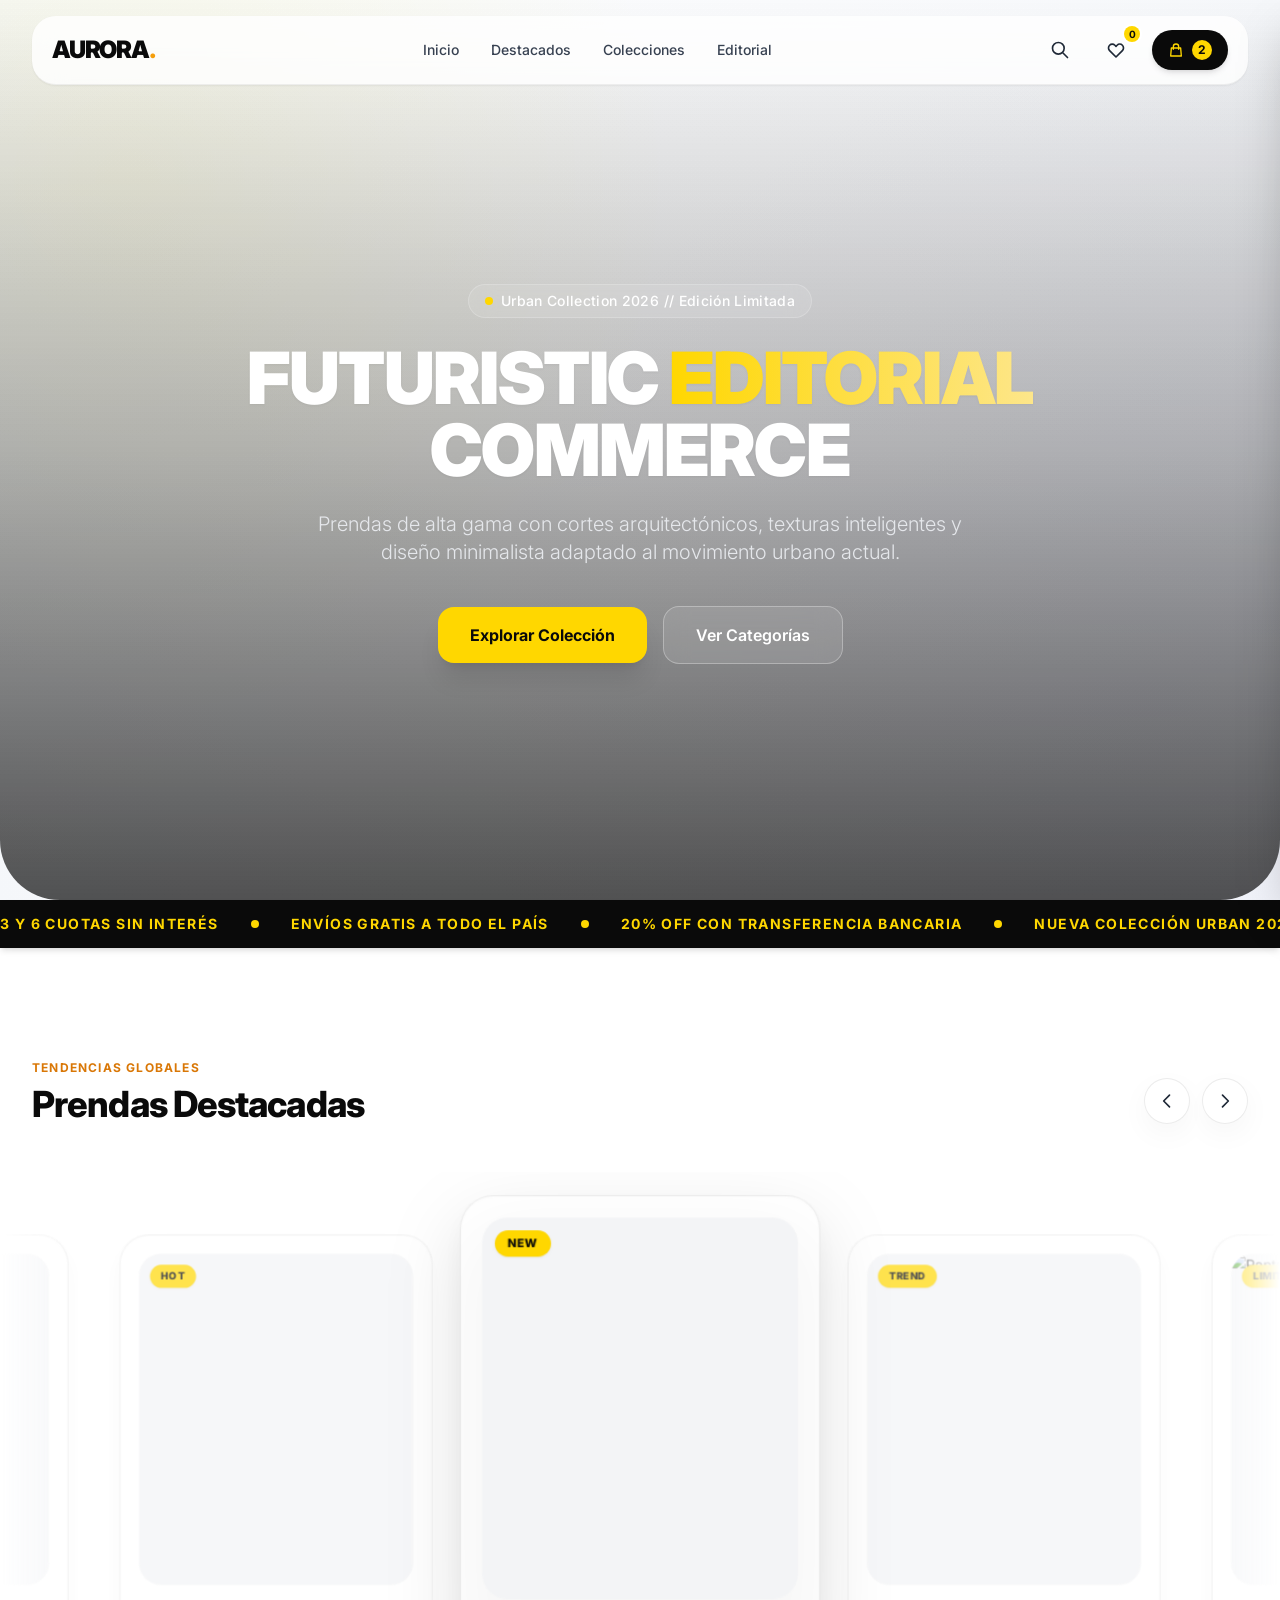
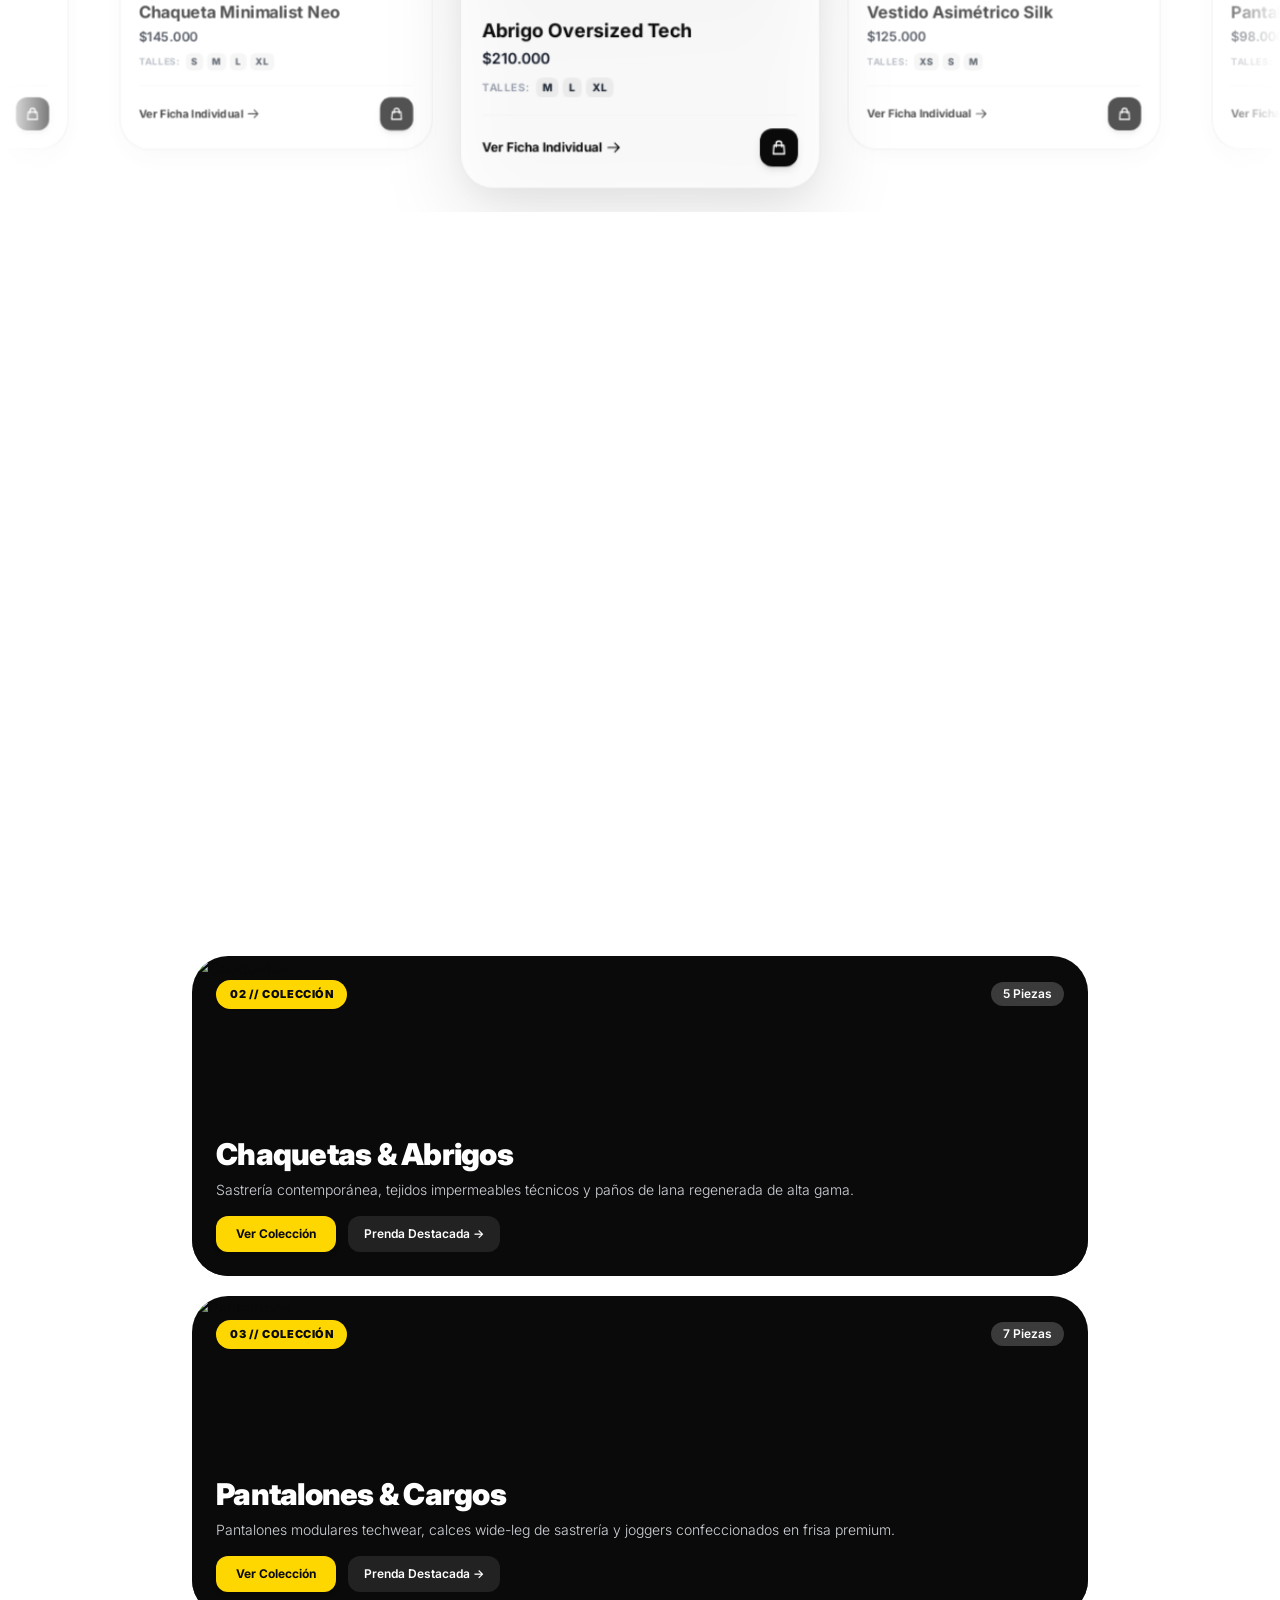
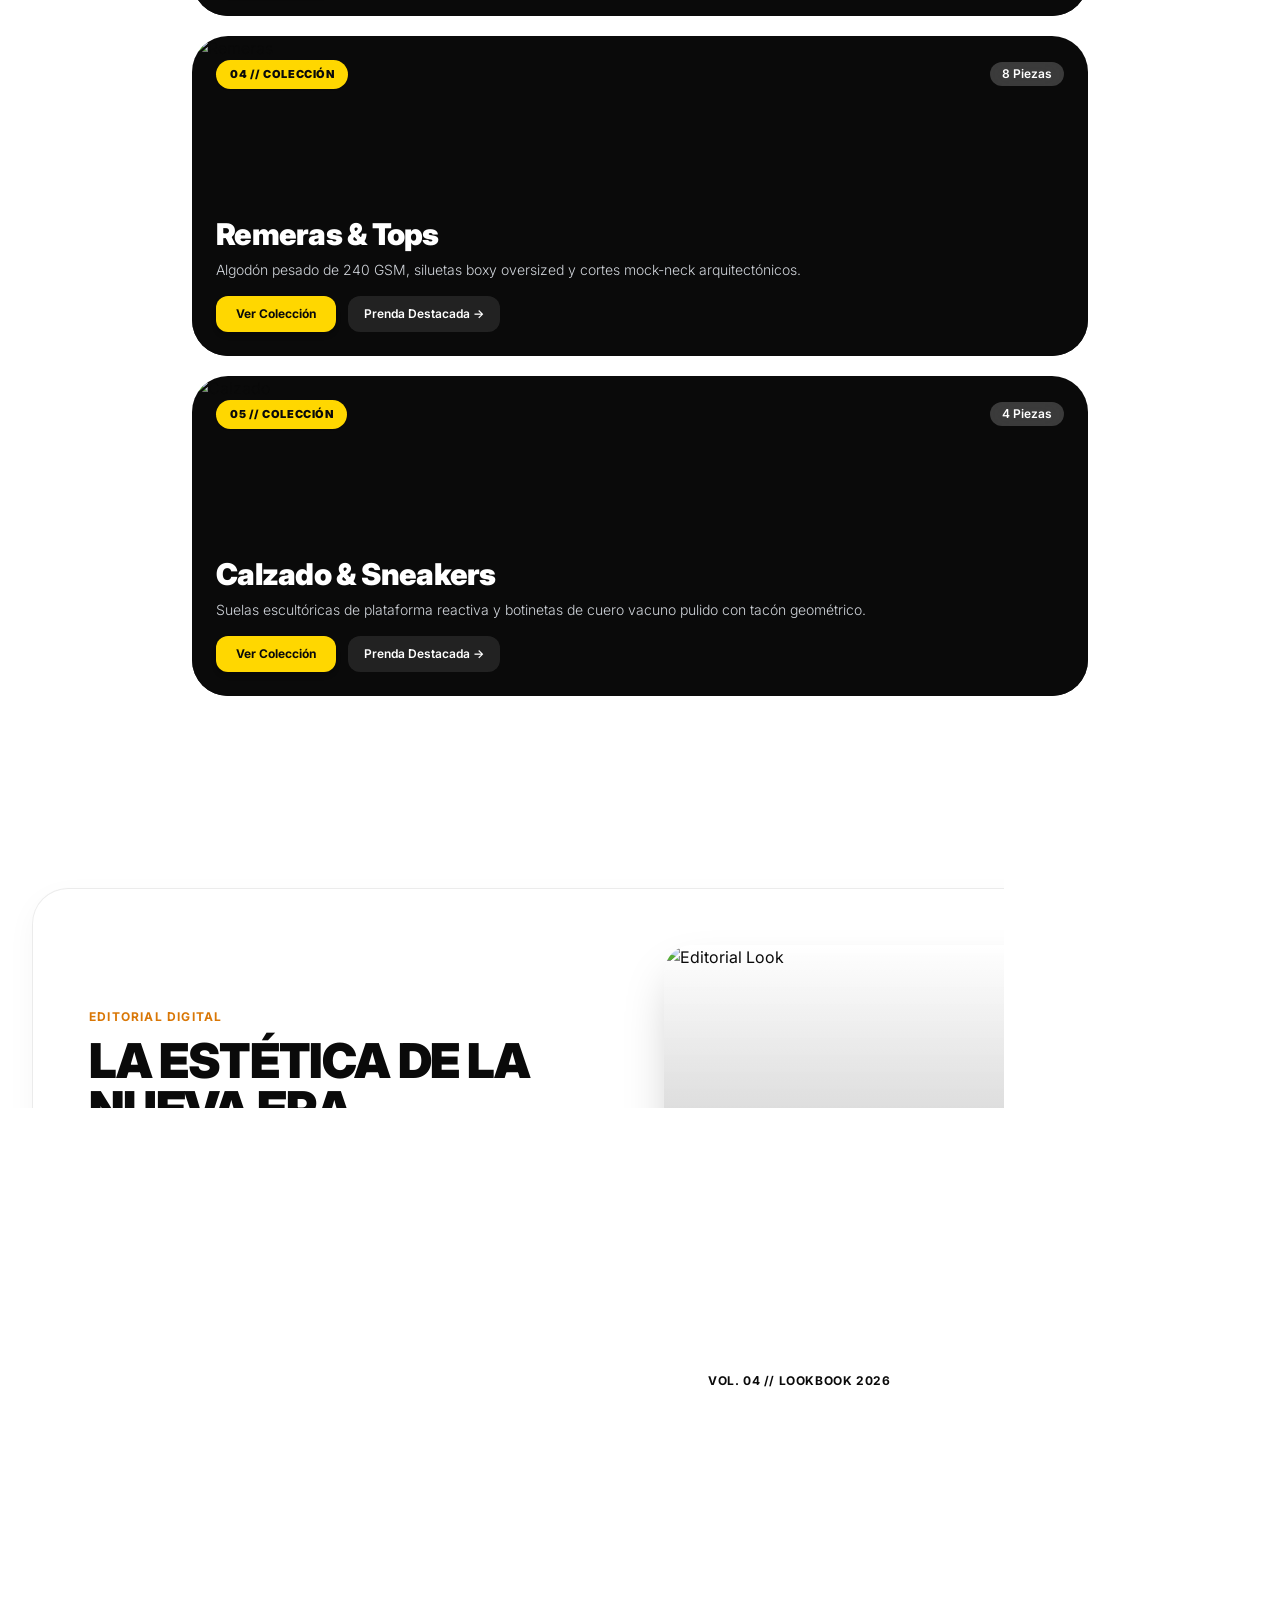
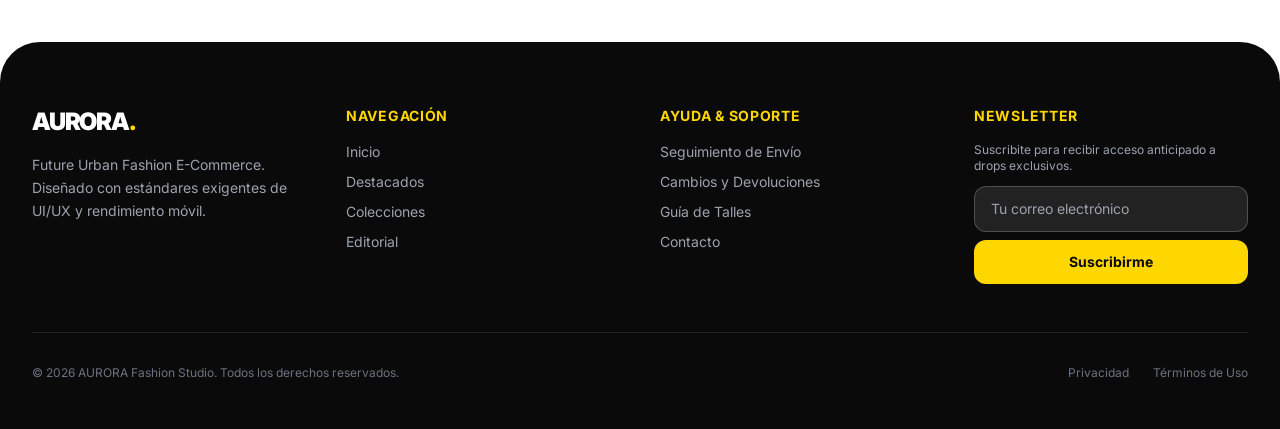
==== commit 291655dd: "Optimización universal: limpieza CATEGORIES_DATA, fix TDZ cart (3 refs), lazy product-img, gitignore" ====
--- a/landing_page_e_commerce.html
+++ b/landing_page_e_commerce.html
@@ -1507,14 +1507,14 @@
                         <svg class="w-4 h-4" fill="none" stroke="currentColor" viewBox="0 0 24 24"><path stroke-linecap="round" stroke-linejoin="round" stroke-width="2" d="M19 7l-.867 12.142A2 2 0 0116.138 21H7.862a2 2 0 01-1.995-1.858L5 7m5 4v6m4-6v6m1-10V4a1 1 0 00-1-1h-4a1 1 0 00-1 1v3M4 7h16"></path></svg>
                     </button>
                 `;
-                cartItemsContainer.appendChild(itemRow);
+                els.cartItemsContainer.appendChild(itemRow);
             });
         }
 
         function checkoutCart() {
             showNotification('Redirigiendo a pasarela de pagos segura...');
             setTimeout(() => {
-                alert(`Orden confirmada por un total de ${cartTotalEl.textContent}. ¡Gracias por elegir AURORA!`);
+                alert(`Orden confirmada por un total de ${getCartElements().cartTotalEl.textContent}. ¡Gracias por elegir AURORA!`);
                 CART = [];
                 saveStoredCart(CART);
                 initCartUI();
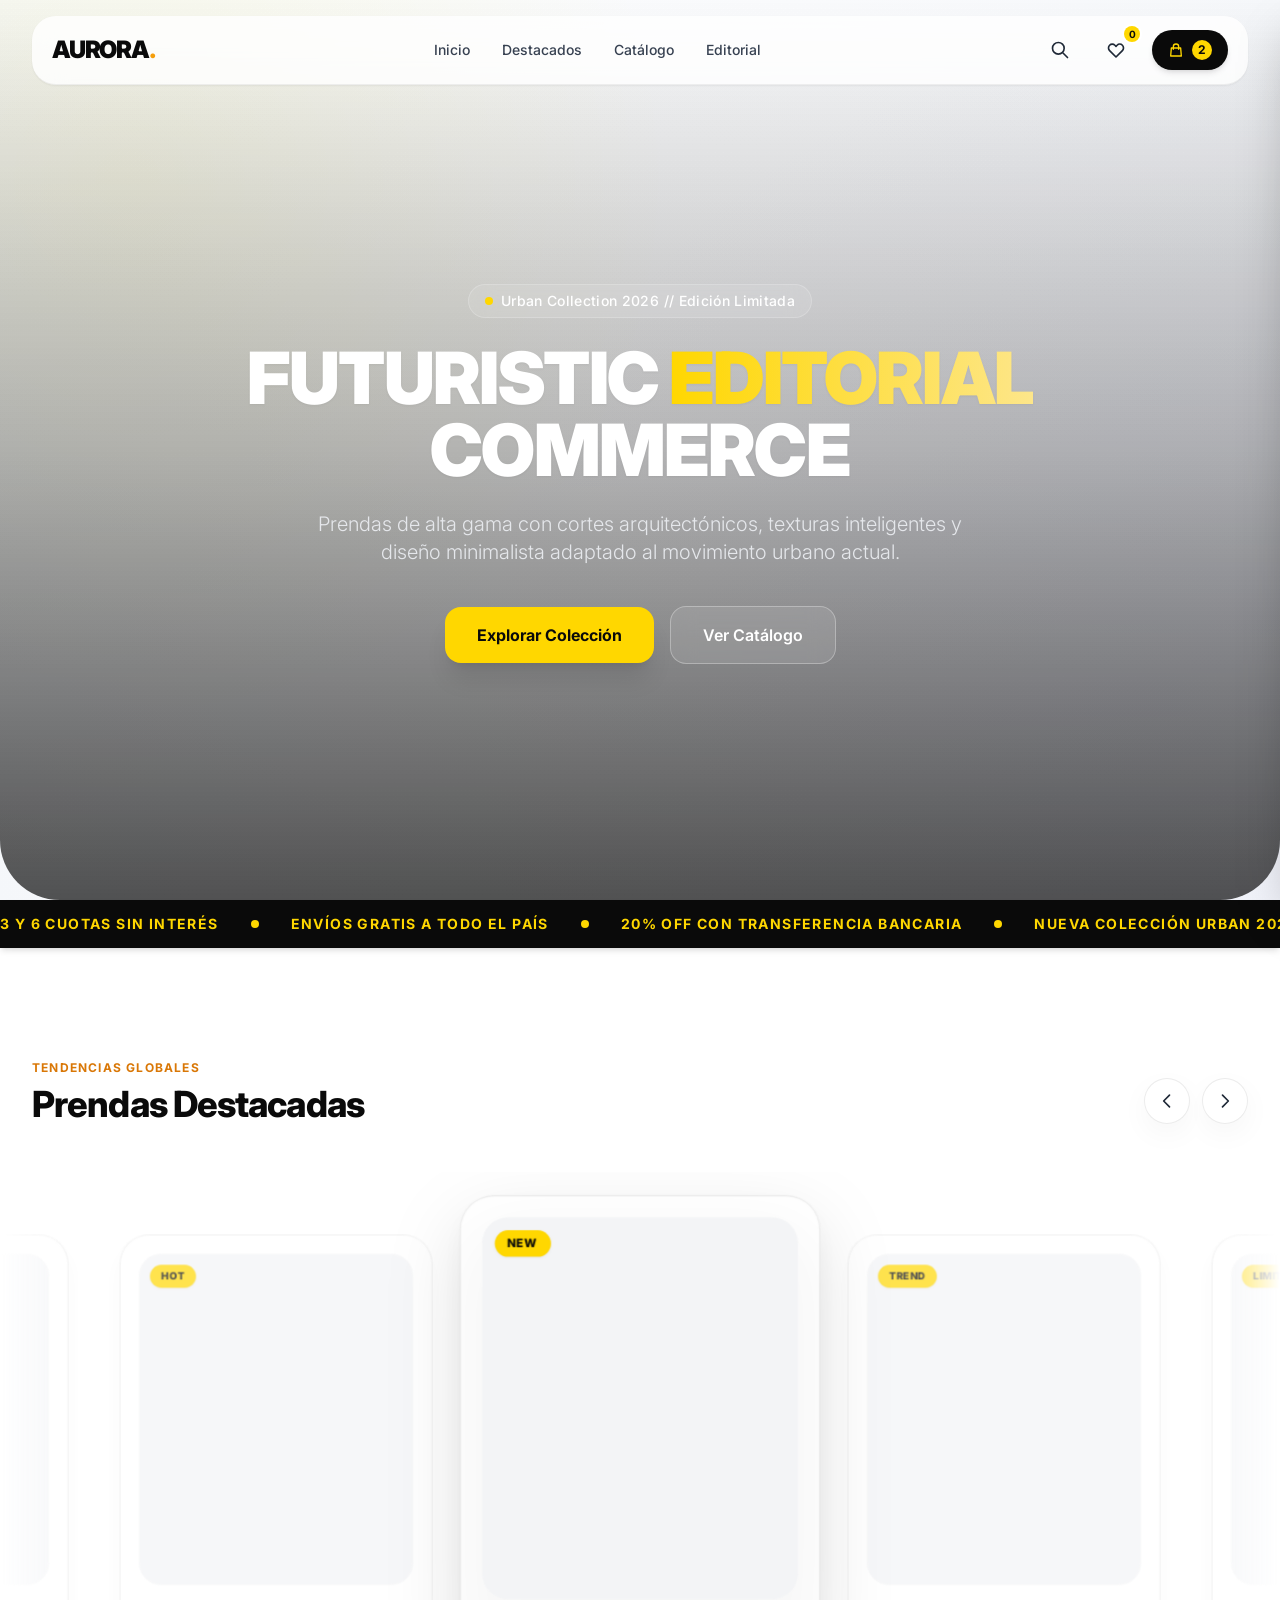
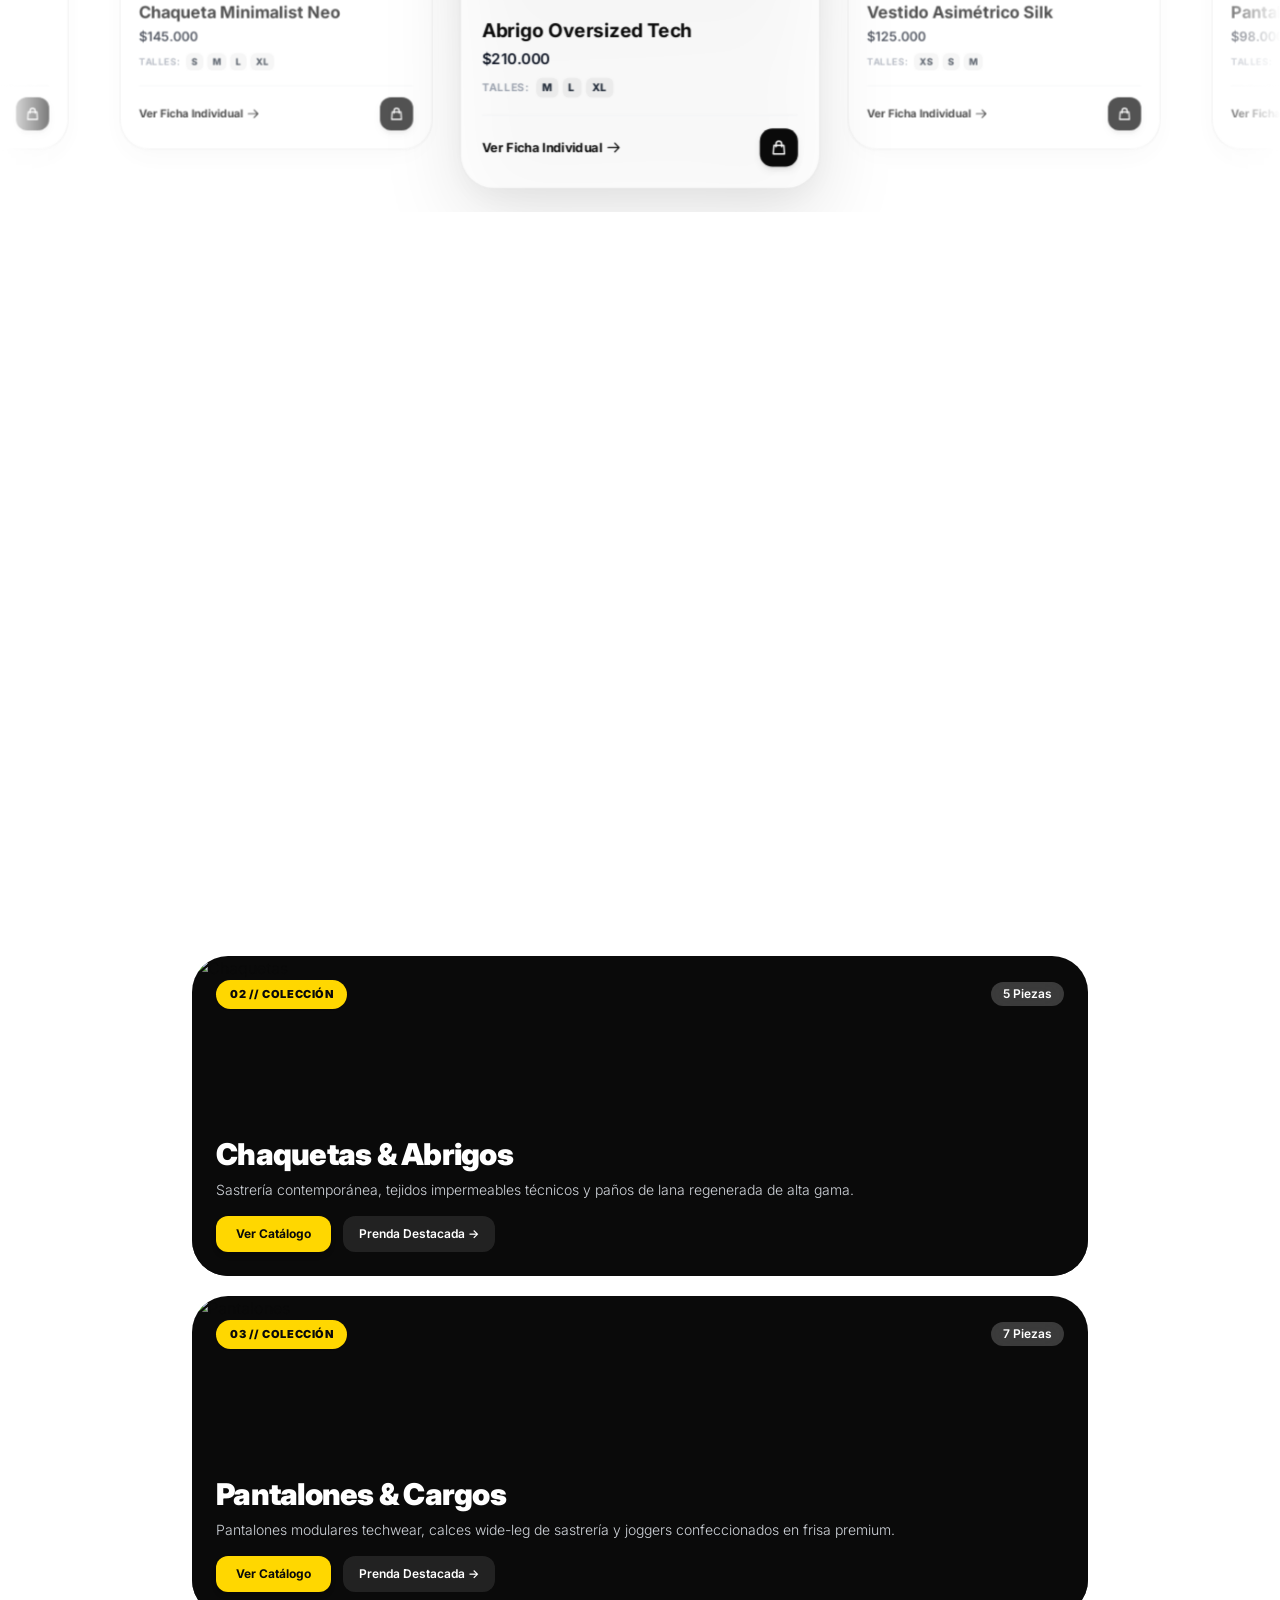
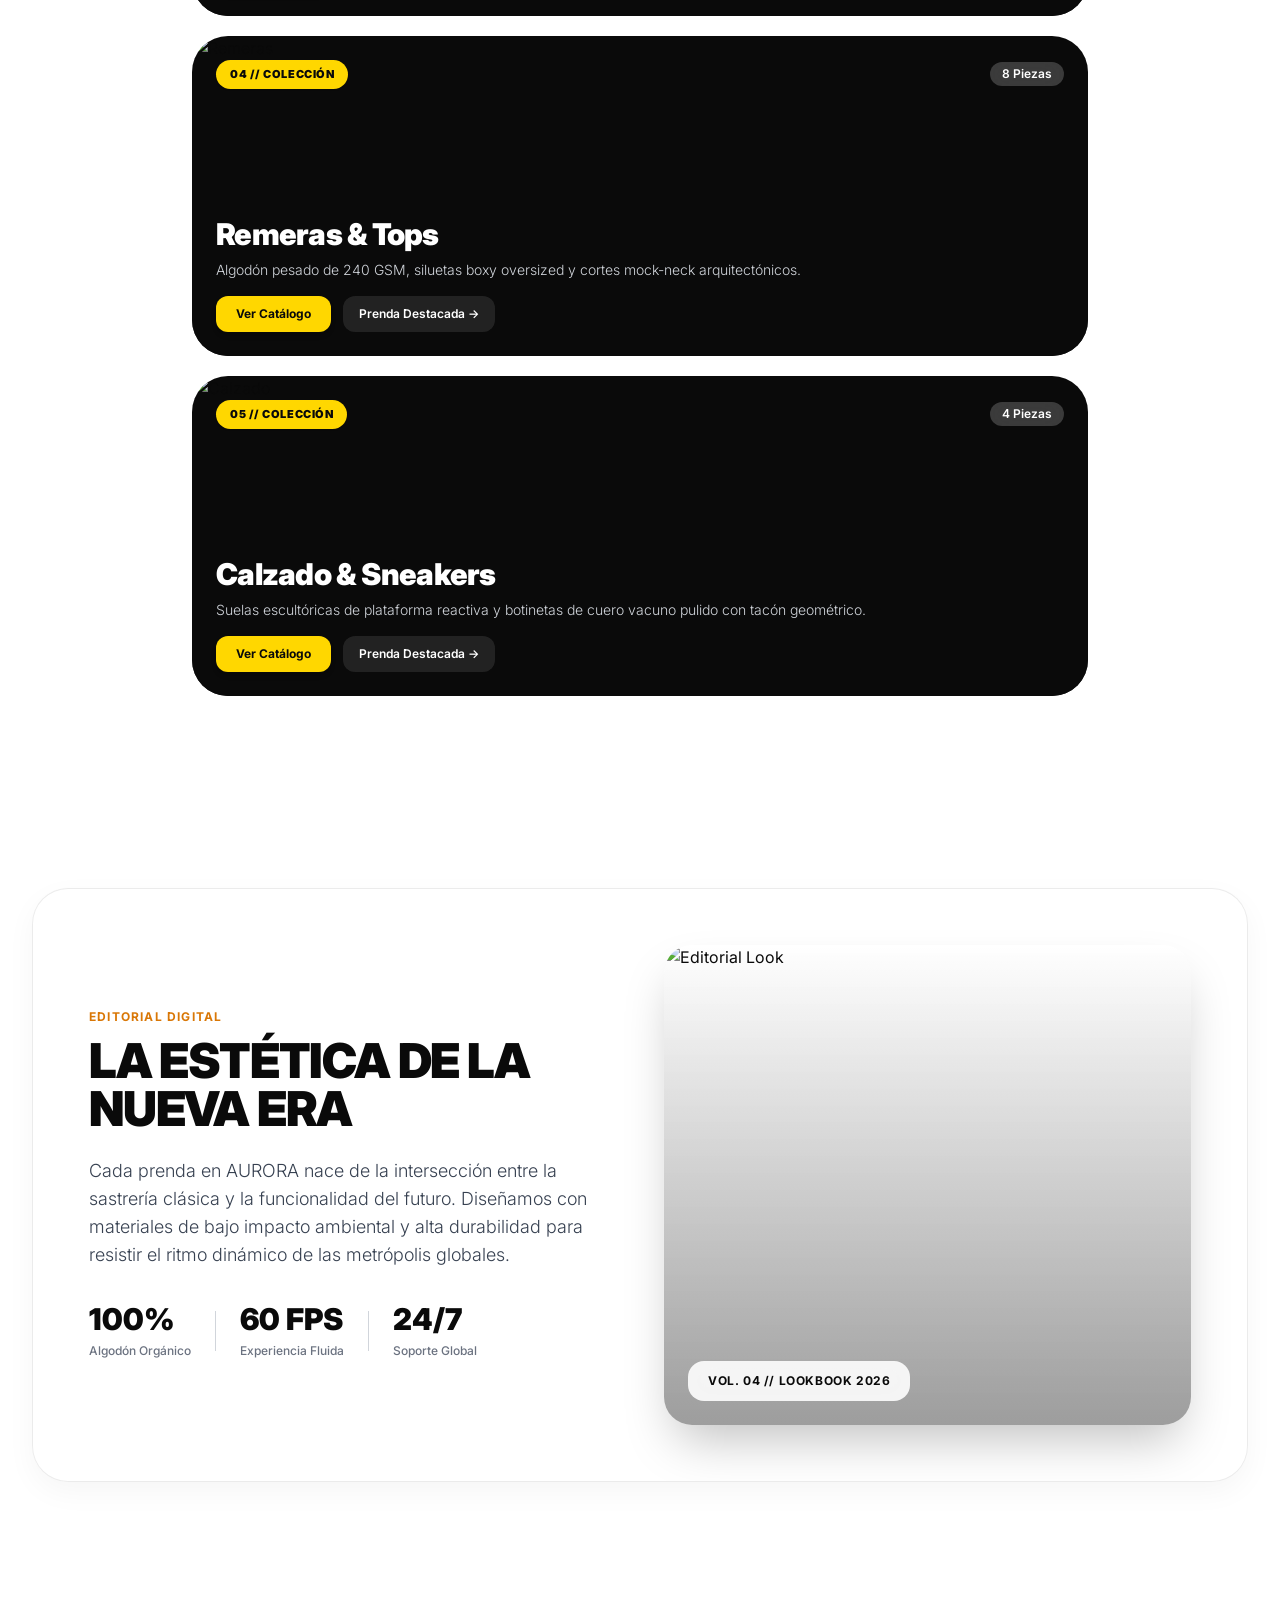
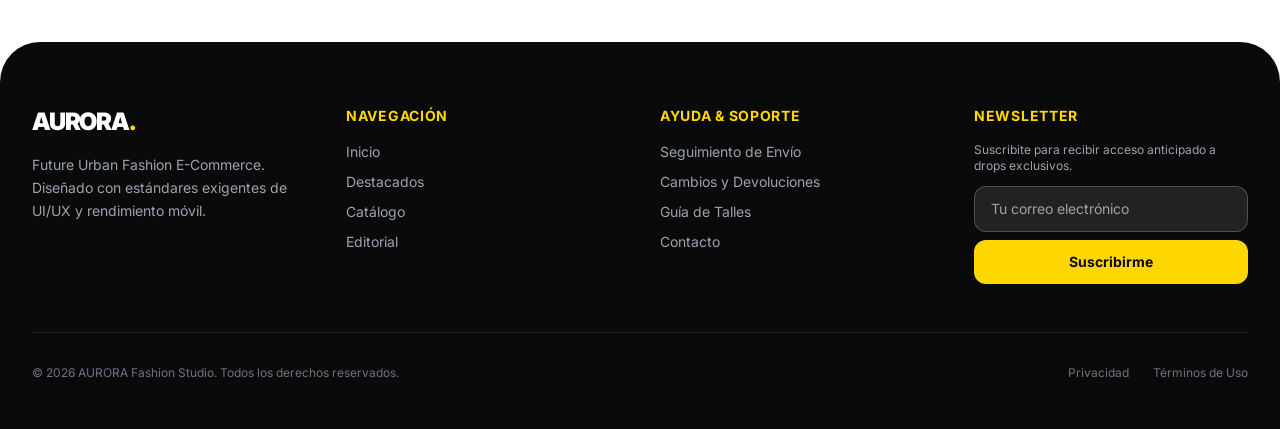
==== commit d7489259: "1.2.5: Sección 'Nuestro Catálogo' + modal rediseñado estilo Mercado Libre (grilla de publicaciones, " ====
--- a/landing_page_e_commerce.html
+++ b/landing_page_e_commerce.html
@@ -90,6 +90,157 @@
             will-change: transform;
         }
 
+        /* Catálogo estilo Mercado Libre (grilla de publicaciones) */
+        .catalog-grid {
+            display: grid;
+            grid-template-columns: repeat(auto-fill, minmax(224px, 1fr));
+            gap: 12px;
+            padding: 16px;
+            max-width: 1280px;
+            margin: 0 auto;
+        }
+        @media (max-width: 640px) {
+            .catalog-grid { grid-template-columns: repeat(2, minmax(0, 1fr)); gap: 8px; padding: 8px; }
+        }
+        .catalog-item {
+            display: flex;
+            flex-direction: column;
+            background: #FFFFFF;
+            border-radius: 12px;
+            overflow: hidden;
+            box-shadow: 0 1px 2px rgba(0, 0, 0, 0.12);
+            text-decoration: none;
+            position: relative;
+            transition: box-shadow 0.25s ease;
+        }
+        .catalog-item:hover { box-shadow: 0 8px 24px rgba(0, 0, 0, 0.16); }
+        .catalog-item:hover .catalog-item-img { transform: scale(1.04); }
+        .catalog-item-imgwrap {
+            position: relative;
+            aspect-ratio: 1 / 1;
+            background: #F5F5F5;
+            overflow: hidden;
+        }
+        .catalog-item-img {
+            position: absolute;
+            inset: 0;
+            width: 100%;
+            height: 100%;
+            object-fit: cover;
+            transition: transform 0.4s ease;
+        }
+        .catalog-item-badge {
+            position: absolute;
+            top: 10px;
+            left: 10px;
+            background: #FFD700;
+            color: #0A0A0A;
+            font-size: 10px;
+            font-weight: 900;
+            padding: 3px 10px;
+            border-radius: 999px;
+            text-transform: uppercase;
+            letter-spacing: 0.06em;
+            z-index: 3;
+        }
+        .catalog-item-discount {
+            position: absolute;
+            top: 10px;
+            right: 10px;
+            background: #00A650;
+            color: #fff;
+            font-size: 10px;
+            font-weight: 800;
+            padding: 3px 8px;
+            border-radius: 999px;
+            z-index: 3;
+        }
+        .catalog-item-fav {
+            position: absolute;
+            top: 44px;
+            right: 10px;
+            z-index: 4;
+            width: 34px;
+            height: 34px;
+            border-radius: 50%;
+            background: rgba(255, 255, 255, 0.92);
+            box-shadow: 0 1px 4px rgba(0, 0, 0, 0.18);
+            border: none;
+            cursor: pointer;
+            display: flex;
+            align-items: center;
+            justify-content: center;
+            transition: transform 0.2s ease;
+        }
+        .catalog-item-fav:hover { transform: scale(1.12); }
+        .catalog-item-fav.is-fav svg path { fill: #ef4444; stroke: #ef4444; }
+        .catalog-item-body {
+            padding: 12px 12px 14px;
+            display: flex;
+            flex-direction: column;
+            gap: 4px;
+            color: inherit;
+        }
+        .catalog-item-name {
+            font-size: 14px;
+            font-weight: 600;
+            color: #323232;
+            line-height: 1.35;
+            display: -webkit-box;
+            -webkit-line-clamp: 2;
+            -webkit-box-orient: vertical;
+            overflow: hidden;
+            min-height: 2.7em;
+        }
+        .catalog-item-price {
+            font-size: 20px;
+            font-weight: 600;
+            color: #323232;
+            display: flex;
+            align-items: baseline;
+            gap: 8px;
+        }
+        .catalog-item-original {
+            font-size: 12px;
+            color: #999999;
+            text-decoration: line-through;
+            font-weight: 400;
+        }
+        .catalog-item-off {
+            font-size: 13px;
+            color: #00A650;
+            font-weight: 600;
+        }
+        .catalog-item-installments { font-size: 12px; color: #00A650; font-weight: 400; }
+        .catalog-item-installments b { font-weight: 600; }
+        .catalog-item-shipping {
+            font-size: 12px;
+            color: #00A650;
+            font-weight: 700;
+            display: flex;
+            align-items: center;
+            gap: 4px;
+        }
+        .catalog-item-sizes {
+            display: flex;
+            flex-wrap: wrap;
+            gap: 4px;
+            margin-top: 4px;
+        }
+        .catalog-item-sizes i {
+            font-style: normal;
+            font-size: 10px;
+            font-weight: 700;
+            color: #666666;
+            background: #F5F5F5;
+            border: 1px solid #E5E5E5;
+            border-radius: 6px;
+            padding: 2px 7px;
+        }
+        @media (prefers-reduced-motion: reduce) {
+            .catalog-item-img, .catalog-item, .catalog-item-fav { transition: none; }
+        }
+
         /* Lista vertical de categorías (progresiva, sin 3D) */
         .category-list {
             display: flex;
@@ -172,7 +323,7 @@
                 <div class="hidden md:flex items-center space-x-8 text-sm font-medium text-gray-700">
                     <a href="#hero" class="hover:text-brand-black transition-colors">Inicio</a>
                     <a href="#destacados" class="hover:text-brand-black transition-colors">Destacados</a>
-                    <a href="#categorias" class="hover:text-brand-black transition-colors">Colecciones</a>
+                    <a href="#categorias" class="hover:text-brand-black transition-colors">Catálogo</a>
                     <a href="#editorial" class="hover:text-brand-black transition-colors">Editorial</a>
                 </div>
 
@@ -226,7 +377,7 @@
                     Explorar Colección
                 </a>
                 <a href="#categorias" class="w-full sm:w-auto bg-white/10 hover:bg-white/20 text-white backdrop-blur-md border border-white/30 px-8 py-4 rounded-2xl font-semibold text-base transition-all text-center">
-                    Ver Categorías
+                    Ver Catálogo
                 </a>
             </div>
         </div>
@@ -550,8 +701,8 @@
     <section id="categorias" class="py-20 sm:py-28 px-4 sm:px-6 lg:px-8 max-w-7xl mx-auto">
         <div class="text-center max-w-2xl mx-auto mb-10 sm:mb-14 reveal-on-scroll">
             <span class="text-xs font-bold tracking-widest text-amber-600 uppercase mb-2 block">02 // Arquitectura Textil</span>
-            <h2 class="text-3xl sm:text-4xl font-extrabold tracking-tight">Nuestras Colecciones</h2>
-            <p class="text-gray-600 mt-3 text-sm sm:text-base">Deslizá hacia abajo para descubrir las colecciones de autor. Tocá "Ver Colección" para abrir el catálogo completo.</p>
+            <h2 class="text-3xl sm:text-4xl font-extrabold tracking-tight">Nuestro Catálogo</h2>
+            <p class="text-gray-600 mt-3 text-sm sm:text-base">Deslizá hacia abajo para descubrir todas las prendas. Tocá cualquier tarjeta para ver la ficha completa del artículo.</p>
         </div>
 
         <!-- Lista vertical de categorías (aparecen al hacer scroll) -->
@@ -570,7 +721,7 @@
                     <p class="text-xs sm:text-sm text-gray-300 font-light line-clamp-2">Cortes asimétricos, satén de seda pesado y siluetas esculturales inspiradas en la sastrería digital.</p>
                     <div class="pt-2 flex items-center space-x-3">
                         <button onclick="openCatalogModal('Vestidos')" class="bg-brand-yellow text-brand-black px-5 py-2.5 rounded-xl font-bold text-xs hover:bg-brand-yellowHover transition-all shadow-md">
-                            Ver Colección
+                            Ver Catálogo
                         </button>
                         <a href="producto.html?id=vest-01" class="bg-white/10 hover:bg-white/20 backdrop-blur-md text-white px-4 py-2.5 rounded-xl font-semibold text-xs transition-all">
                             Prenda Destacada →
@@ -592,7 +743,7 @@
                     <p class="text-xs sm:text-sm text-gray-300 font-light line-clamp-2">Sastrería contemporánea, tejidos impermeables técnicos y paños de lana regenerada de alta gama.</p>
                     <div class="pt-2 flex items-center space-x-3">
                         <button onclick="openCatalogModal('Chaquetas')" class="bg-brand-yellow text-brand-black px-5 py-2.5 rounded-xl font-bold text-xs hover:bg-brand-yellowHover transition-all shadow-md">
-                            Ver Colección
+                            Ver Catálogo
                         </button>
                         <a href="producto.html?id=chaq-01" class="bg-white/10 hover:bg-white/20 backdrop-blur-md text-white px-4 py-2.5 rounded-xl font-semibold text-xs transition-all">
                             Prenda Destacada →
@@ -614,7 +765,7 @@
                     <p class="text-xs sm:text-sm text-gray-300 font-light line-clamp-2">Pantalones modulares techwear, calces wide-leg de sastrería y joggers confeccionados en frisa premium.</p>
                     <div class="pt-2 flex items-center space-x-3">
                         <button onclick="openCatalogModal('Pantalones')" class="bg-brand-yellow text-brand-black px-5 py-2.5 rounded-xl font-bold text-xs hover:bg-brand-yellowHover transition-all shadow-md">
-                            Ver Colección
+                            Ver Catálogo
                         </button>
                         <a href="producto.html?id=pant-01" class="bg-white/10 hover:bg-white/20 backdrop-blur-md text-white px-4 py-2.5 rounded-xl font-semibold text-xs transition-all">
                             Prenda Destacada →
@@ -636,7 +787,7 @@
                     <p class="text-xs sm:text-sm text-gray-300 font-light line-clamp-2">Algodón pesado de 240 GSM, siluetas boxy oversized y cortes mock-neck arquitectónicos.</p>
                     <div class="pt-2 flex items-center space-x-3">
                         <button onclick="openCatalogModal('Remeras')" class="bg-brand-yellow text-brand-black px-5 py-2.5 rounded-xl font-bold text-xs hover:bg-brand-yellowHover transition-all shadow-md">
-                            Ver Colección
+                            Ver Catálogo
                         </button>
                         <a href="producto.html?id=rem-01" class="bg-white/10 hover:bg-white/20 backdrop-blur-md text-white px-4 py-2.5 rounded-xl font-semibold text-xs transition-all">
                             Prenda Destacada →
@@ -658,7 +809,7 @@
                     <p class="text-xs sm:text-sm text-gray-300 font-light line-clamp-2">Suelas escultóricas de plataforma reactiva y botinetas de cuero vacuno pulido con tacón geométrico.</p>
                     <div class="pt-2 flex items-center space-x-3">
                         <button onclick="openCatalogModal('Calzado')" class="bg-brand-yellow text-brand-black px-5 py-2.5 rounded-xl font-bold text-xs hover:bg-brand-yellowHover transition-all shadow-md">
-                            Ver Colección
+                            Ver Catálogo
                         </button>
                         <a href="producto.html?id=calz-01" class="bg-white/10 hover:bg-white/20 backdrop-blur-md text-white px-4 py-2.5 rounded-xl font-semibold text-xs transition-all">
                             Prenda Destacada →
@@ -720,7 +871,7 @@
                     <ul class="space-y-2.5 text-sm text-gray-400">
                         <li><a href="#hero" class="hover:text-white transition-colors">Inicio</a></li>
                         <li><a href="#destacados" class="hover:text-white transition-colors">Destacados</a></li>
-                        <li><a href="#categorias" class="hover:text-white transition-colors">Colecciones</a></li>
+                        <li><a href="#categorias" class="hover:text-white transition-colors">Catálogo</a></li>
                         <li><a href="#editorial" class="hover:text-white transition-colors">Editorial</a></li>
                     </ul>
                 </div>
@@ -759,7 +910,7 @@
         <div class="shrink-0 px-5 sm:px-8 py-4 border-b border-gray-100 flex items-center justify-between bg-white">
             <div class="flex items-center space-x-3">
                 <span id="modal-category-badge" class="bg-brand-yellow text-brand-black text-[11px] font-extrabold px-3 py-1 rounded-full uppercase tracking-wider">Todas</span>
-                <h2 id="modal-title" class="text-lg sm:text-xl font-black text-brand-black tracking-tight">Colección Completa</h2>
+                <h2 id="modal-title" class="text-lg sm:text-xl font-black text-brand-black tracking-tight">Catálogo Completo</h2>
                 <span id="catalog-results-count" class="text-xs text-gray-400 font-semibold hidden sm:inline"></span>
             </div>
             <button onclick="closeCatalogModal()" class="p-2.5 rounded-full hover:bg-gray-100 transition-colors text-gray-700" aria-label="Cerrar catálogo">
@@ -782,29 +933,18 @@
             </div>
         </div>
 
-        <!-- Stacked Deck de productos -->
-        <div class="flex-1 relative overflow-hidden" id="catalog-deck-wrapper" style="perspective:1200px;">
+        <!-- Catálogo tipo Mercado Libre — grilla de publicaciones -->
+        <div class="flex-1 relative overflow-y-auto" id="catalog-deck-wrapper" style="background:#EDEDED;">
 
             <!-- Estado vacío -->
-            <div id="catalog-empty" class="hidden absolute inset-0 flex flex-col items-center justify-center text-gray-400 space-y-3 z-10">
+            <div id="catalog-empty" class="hidden absolute inset-0 flex flex-col items-center justify-center text-gray-400 space-y-3 z-10 bg-white">
                 <svg class="w-14 h-14 opacity-30" fill="none" stroke="currentColor" viewBox="0 0 24 24"><path stroke-linecap="round" stroke-linejoin="round" stroke-width="1" d="M9.172 16.172a4 4 0 015.656 0M9 10h.01M15 10h.01M21 12a9 9 0 11-18 0 9 9 0 0118 0z"></path></svg>
                 <p class="font-bold text-gray-600 text-sm">Sin prendas con estos filtros</p>
                 <button onclick="setCatalogCategory('ALL')" class="text-xs font-semibold underline text-brand-black">Ver todo el catálogo</button>
             </div>
 
-            <!-- Mazo de cards generado por JS -->
-            <div id="catalog-grid" class="absolute inset-0 flex items-center justify-center"></div>
-
-            <!-- Flechas de navegación -->
-            <button id="catalog-prev" onclick="catalogDeckPrev()" class="absolute left-4 sm:left-8 top-1/2 -translate-y-1/2 z-40 w-11 h-11 rounded-full bg-white shadow-lg border border-gray-100 flex items-center justify-center hover:bg-brand-black hover:text-white transition-all active:scale-95" aria-label="Anterior">
-                <svg class="w-5 h-5" fill="none" stroke="currentColor" viewBox="0 0 24 24"><path stroke-linecap="round" stroke-linejoin="round" stroke-width="2" d="M15 19l-7-7 7-7"></path></svg>
-            </button>
-            <button id="catalog-next" onclick="catalogDeckNext()" class="absolute right-4 sm:right-8 top-1/2 -translate-y-1/2 z-40 w-11 h-11 rounded-full bg-white shadow-lg border border-gray-100 flex items-center justify-center hover:bg-brand-black hover:text-white transition-all active:scale-95" aria-label="Siguiente">
-                <svg class="w-5 h-5" fill="none" stroke="currentColor" viewBox="0 0 24 24"><path stroke-linecap="round" stroke-linejoin="round" stroke-width="2" d="M9 5l7 7-7 7"></path></svg>
-            </button>
-
-            <!-- Dots indicadores -->
-            <div id="catalog-dots" class="absolute bottom-5 left-1/2 -translate-x-1/2 flex items-center gap-1.5 z-30 pointer-events-none"></div>
+            <!-- Grilla de publicaciones generada por JS -->
+            <div id="catalog-grid" class="catalog-grid"></div>
         </div>
 
         <!-- Inputs ocultos de compatibilidad -->
@@ -1107,8 +1247,7 @@
             search: ""
         };
 
-        let catalogDeckData = [];   // productos filtrados actuales
-        let catalogActiveIdx = 0;   // índice de la card al frente
+        let catalogDeckData = [];   // productos filtrados actuales (grilla de publicaciones)
 
         // Categorías que mapean el nombre del pill al campo prod.category
         const CAT_MAP = {
@@ -1123,7 +1262,6 @@
 
         function openCatalogModal(categoryName = "ALL") {
             activeFilters.category = categoryName || "ALL";
-            catalogActiveIdx = 0;
             updateCatalogDisplay();
             const modal = document.getElementById('catalog-modal');
             if (modal) {
@@ -1143,7 +1281,6 @@
 
         function setCatalogCategory(cat) {
             activeFilters.category = cat;
-            catalogActiveIdx = 0;
             updateCatalogPills();
             updateCatalogDisplay();
         }
@@ -1162,7 +1299,7 @@
             const badge = document.getElementById('modal-category-badge');
             const title = document.getElementById('modal-title');
             if (badge) badge.textContent = activeFilters.category === "ALL" ? "TODAS" : activeFilters.category.toUpperCase();
-            if (title) title.textContent = activeFilters.category === "ALL" ? "Colección Completa" : `Colección ${activeFilters.category}`;
+            if (title) title.textContent = activeFilters.category === "ALL" ? "Catálogo Completo" : `Catálogo ${activeFilters.category}`;
         }
 
         function initFilterListeners() {
@@ -1170,24 +1307,11 @@
             if (searchInput) {
                 searchInput.addEventListener('input', (e) => {
                     activeFilters.search = e.target.value.toLowerCase().trim();
-                    catalogActiveIdx = 0;
                     updateCatalogDisplay();
                 });
             }
 
             // Click fuera del modal no aplica (es full-screen), sólo ESC
-        }
-
-        function catalogDeckPrev() {
-            if (catalogDeckData.length === 0) return;
-            catalogActiveIdx = (catalogActiveIdx - 1 + catalogDeckData.length) % catalogDeckData.length;
-            renderCatalogDeck();
-        }
-
-        function catalogDeckNext() {
-            if (catalogDeckData.length === 0) return;
-            catalogActiveIdx = (catalogActiveIdx + 1) % catalogDeckData.length;
-            renderCatalogDeck();
         }
 
         function updateCatalogDisplay() {
@@ -1205,102 +1329,69 @@
             // Estado vacío
             const emptyEl = document.getElementById('catalog-empty');
             const gridEl = document.getElementById('catalog-grid');
-            const prevBtn = document.getElementById('catalog-prev');
-            const nextBtn = document.getElementById('catalog-next');
 
             if (catalogDeckData.length === 0) {
                 if (emptyEl) emptyEl.classList.remove('hidden');
                 if (gridEl) gridEl.innerHTML = '';
-                if (prevBtn) prevBtn.classList.add('opacity-0', 'pointer-events-none');
-                if (nextBtn) nextBtn.classList.add('opacity-0', 'pointer-events-none');
-                renderCatalogDots();
                 return;
             }
 
             if (emptyEl) emptyEl.classList.add('hidden');
-            if (prevBtn) prevBtn.classList.remove('opacity-0', 'pointer-events-none');
-            if (nextBtn) nextBtn.classList.remove('opacity-0', 'pointer-events-none');
-
-            if (catalogActiveIdx >= catalogDeckData.length) catalogActiveIdx = 0;
-            renderCatalogDeck();
-        }
-
-        function renderCatalogDeck() {
+            renderCatalogGrid();
+        }
+
+        // Calcula el porcentaje de descuento real contra el precio original
+        function getDiscountPercent(prod) {
+            if (!prod.originalPrice || prod.originalPrice <= prod.price) return 0;
+            return Math.round((1 - (prod.price / prod.originalPrice)) * 100);
+        }
+
+        function renderCatalogGrid() {
             const gridEl = document.getElementById('catalog-grid');
             if (!gridEl) return;
             gridEl.innerHTML = '';
 
-            const total = catalogDeckData.length;
-            const isMobile = (typeof window !== 'undefined' ? window.innerWidth : 1024) < 640;
-            const cardW = isMobile ? 280 : 360;
-            const cardH = isMobile ? 460 : 540;
-            const visibleAround = Math.min(2, Math.floor(total / 2));
-
-            // Render cards del mazo — de atrás hacia adelante para el z-index correcto
-            const renderOrder = [];
-            for (let d = visibleAround; d >= -visibleAround; d--) {
-                renderOrder.push(d);
-            }
-
-            renderOrder.forEach(diff => {
-                const idx = (catalogActiveIdx + diff + total) % total;
-                const prod = catalogDeckData[idx];
-                const isFront = diff === 0;
-                const absD = Math.abs(diff);
-
-                const card = document.createElement('div');
-                card.style.cssText = [
-                    'position:absolute',
-                    'border-radius:28px',
-                    'overflow:hidden',
-                    'cursor:pointer',
-                    `width:${cardW}px`,
-                    `height:${cardH}px`,
-                    'transform-style:preserve-3d',
-                    `transition:transform 0.5s cubic-bezier(0.16,1,0.3,1), opacity 0.5s ease, box-shadow 0.5s ease`,
-                    `z-index:${30 - absD * 10}`,
-                    `opacity:${isFront ? 1 : absD === 1 ? 0.75 : 0.45}`,
-                    `transform:translate3d(${diff * (isMobile ? 40 : 72)}px, ${absD * 16}px, ${-absD * 80}px) scale(${isFront ? 1 : 1 - absD * 0.07}) rotateY(${diff * (isMobile ? 5 : 8)}deg)`,
-                    `box-shadow:${isFront ? '0 32px 64px -16px rgba(0,0,0,0.35)' : '0 12px 32px -8px rgba(0,0,0,0.18)'}`,
-                    `filter:${isFront ? 'none' : `brightness(${1 - absD * 0.12})`}`
-                ].join(';');
-
-                if (!isFront) {
-                    card.addEventListener('click', () => {
-                        catalogActiveIdx = idx;
-                        renderCatalogDeck();
-                    });
-                }
-
-                // Imagen de fondo
+            const frag = document.createDocumentFragment();
+            catalogDeckData.forEach(prod => {
+                const off = getDiscountPercent(prod);
+                const isFav = WISHLIST.has(prod.id);
+
+                const card = document.createElement('a');
+                card.className = 'catalog-item';
+                card.href = `producto.html?id=${prod.id}`;
+                card.setAttribute('aria-label', `Ver ficha de ${prod.name}`);
+
+                const imgwrap = document.createElement('div');
+                imgwrap.className = 'catalog-item-imgwrap';
                 const img = document.createElement('img');
+                img.className = 'catalog-item-img';
                 img.src = prod.images ? prod.images[0] : (prod.img || '');
                 img.alt = prod.name;
-                img.style.cssText = 'position:absolute;inset:0;width:100%;height:100%;object-fit:cover;';
-                img.onerror = () => { img.src = 'https://placehold.co/400x560/F0F0F0/0A0A0A?text=Aurora'; };
-                card.appendChild(img);
-
-                // Overlay gradiente
-                const overlay = document.createElement('div');
-                overlay.style.cssText = 'position:absolute;inset:0;background:linear-gradient(to top, rgba(10,10,10,0.95) 0%, rgba(10,10,10,0.5) 50%, transparent 100%);';
-                card.appendChild(overlay);
-
-                // Badge
+                img.loading = 'lazy';
+                img.decoding = 'async';
+                img.onerror = () => { img.src = 'https://placehold.co/400x400/F5F5F5/999999?text=Aurora'; };
+                imgwrap.appendChild(img);
                 if (prod.badge) {
                     const badge = document.createElement('span');
-                    badge.style.cssText = 'position:absolute;top:16px;left:16px;background:#FFD700;color:#0A0A0A;font-size:10px;font-weight:900;padding:4px 12px;border-radius:999px;text-transform:uppercase;letter-spacing:0.08em;z-index:5;';
+                    badge.className = 'catalog-item-badge';
                     badge.textContent = prod.badge;
-                    card.appendChild(badge);
+                    imgwrap.appendChild(badge);
                 }
-
-                // Wishlist btn
+                if (off > 0) {
+                    const offEl = document.createElement('span');
+                    offEl.className = 'catalog-item-discount';
+                    offEl.textContent = `${off}% OFF`;
+                    imgwrap.appendChild(offEl);
+                }
+
+                // Corazón de wishlist (evita navegar al tocar)
                 const favBtn = document.createElement('button');
-                const isFav = WISHLIST.has(prod.id);
-                favBtn.style.cssText = 'position:absolute;top:14px;right:14px;z-index:5;width:36px;height:36px;border-radius:50%;background:rgba(255,255,255,0.9);backdrop-filter:blur(8px);border:none;cursor:pointer;display:flex;align-items:center;justify-content:center;transition:transform 0.2s;';
-                favBtn.innerHTML = isFav
-                    ? '<svg width="16" height="16" viewBox="0 0 24 24" fill="#ef4444"><path d="M12 21.35l-1.45-1.32C5.4 15.36 2 12.28 2 8.5 2 5.42 4.42 3 7.5 3c1.74 0 3.41.81 4.5 2.09C13.09 3.81 14.76 3 16.5 3 19.58 3 22 5.42 22 8.5c0 3.78-3.4 6.86-8.55 11.54L12 21.35z"/></svg>'
-                    : '<svg width="16" height="16" viewBox="0 0 24 24" fill="none" stroke="#374151" stroke-width="2"><path stroke-linecap="round" stroke-linejoin="round" d="M4.318 6.318a4.5 4.5 0 000 6.364L12 20.364l7.682-7.682a4.5 4.5 0 00-6.364-6.364L12 7.636l-1.318-1.318a4.5 4.5 0 00-6.364 0z"/></svg>';
+                favBtn.className = 'catalog-item-fav' + (isFav ? ' is-fav' : '');
+                favBtn.setAttribute('aria-label', isFav ? 'Quitar de favoritos' : 'Guardar en favoritos');
+                favBtn.setAttribute('type', 'button');
+                favBtn.innerHTML = '<svg width="16" height="16" viewBox="0 0 24 24" fill="none" stroke="#323232" stroke-width="2"><path stroke-linecap="round" stroke-linejoin="round" d="M4.318 6.318a4.5 4.5 0 000 6.364L12 20.364l7.682-7.682a4.5 4.5 0 00-6.364-6.364L12 7.636l-1.318-1.318a4.5 4.5 0 00-6.364 0z"/></svg>';
                 favBtn.addEventListener('click', (e) => {
+                    e.preventDefault();
                     e.stopPropagation();
                     if (WISHLIST.has(prod.id)) {
                         WISHLIST.delete(prod.id);
@@ -1310,58 +1401,66 @@
                         showNotification('¡Guardada en tu wishlist!');
                     }
                     saveStoredWishlist(WISHLIST);
+                    favBtn.classList.toggle('is-fav', WISHLIST.has(prod.id));
                     const favCount = document.getElementById('fav-count');
                     if (favCount) favCount.textContent = WISHLIST.size;
-                    renderCatalogDeck();
                 });
-                card.appendChild(favBtn);
-
-                // Info inferior — solo visible en la card del frente con toda la info, en las demás miniaturizada
-                const info = document.createElement('div');
-                info.style.cssText = `position:absolute;bottom:0;left:0;right:0;padding:${isFront ? '24px' : '16px'};color:#fff;z-index:5;`;
-
-                const sizesHTML = (prod.sizes || ['S','M','L']).map(s =>
-                    `<span style="display:inline-block;padding:2px 8px;border-radius:6px;border:1px solid rgba(255,255,255,0.3);font-size:10px;font-weight:700;margin-right:4px;">${s}</span>`
-                ).join('');
-
-                info.innerHTML = isFront ? `
-                    <p style="font-size:11px;font-weight:700;letter-spacing:0.1em;text-transform:uppercase;color:rgba(255,255,255,0.6);margin-bottom:4px;">${prod.category || ''}</p>
-                    <h3 style="font-size:clamp(16px,2.5vw,22px);font-weight:900;line-height:1.15;margin-bottom:6px;">${prod.name}</h3>
-                    <p style="font-size:18px;font-weight:800;color:#FFD700;margin-bottom:12px;">${formatMoney(prod.price)}</p>
-                    <div style="margin-bottom:16px;">${sizesHTML}</div>
-                    <div style="display:flex;gap:10px;">
-                        <a href="producto.html?id=${prod.id}" style="flex:1;text-align:center;background:#FFD700;color:#0A0A0A;padding:12px 0;border-radius:14px;font-weight:900;font-size:12px;text-decoration:none;letter-spacing:0.03em;" onclick="event.stopPropagation()">Ver Ficha</a>
-                        <button onclick="event.stopPropagation(); addToCart('${prod.id}')" style="background:rgba(255,255,255,0.15);backdrop-filter:blur(8px);border:1px solid rgba(255,255,255,0.3);color:#fff;padding:12px 16px;border-radius:14px;cursor:pointer;font-size:12px;font-weight:700;white-space:nowrap;" aria-label="Agregar al carrito">+ Carrito</button>
-                    </div>
-                ` : `
-                    <h3 style="font-size:13px;font-weight:800;line-height:1.2;margin-bottom:3px;white-space:nowrap;overflow:hidden;text-overflow:ellipsis;">${prod.name}</h3>
-                    <p style="font-size:13px;font-weight:700;color:#FFD700;">${formatMoney(prod.price)}</p>
-                `;
-
-                card.appendChild(info);
-                gridEl.appendChild(card);
+                imgwrap.appendChild(favBtn);
+                card.appendChild(imgwrap);
+
+                // Cuerpo de la publicación
+                const body = document.createElement('div');
+                body.className = 'catalog-item-body';
+
+                const name = document.createElement('h3');
+                name.className = 'catalog-item-name';
+                name.textContent = prod.name;
+                body.appendChild(name);
+
+                const priceRow = document.createElement('div');
+                priceRow.className = 'catalog-item-price';
+                if (off > 0) {
+                    const orig = document.createElement('span');
+                    orig.className = 'catalog-item-original';
+                    orig.textContent = formatMoney(prod.originalPrice);
+                    priceRow.appendChild(orig);
+                }
+                const price = document.createElement('span');
+                price.textContent = formatMoney(prod.price);
+                priceRow.appendChild(price);
+                const offInline = document.createElement('span');
+                offInline.className = 'catalog-item-off';
+                offInline.textContent = off > 0 ? `${off}% off` : '';
+                if (off > 0) priceRow.appendChild(offInline);
+                body.appendChild(priceRow);
+
+                if (prod.installments) {
+                    const inst = document.createElement('div');
+                    inst.className = 'catalog-item-installments';
+                    inst.innerHTML = `<b>6 x</b> ${formatMoney(Math.round(prod.price / 6))} sin interés`;
+                    body.appendChild(inst);
+                }
+
+                if (prod.freeShipping) {
+                    const ship = document.createElement('div');
+                    ship.className = 'catalog-item-shipping';
+                    ship.textContent = 'Envío gratis';
+                    body.appendChild(ship);
+                }
+
+                const sizes = document.createElement('div');
+                sizes.className = 'catalog-item-sizes';
+                (prod.sizes || ['S', 'M', 'L']).forEach(s => {
+                    const chip = document.createElement('i');
+                    chip.textContent = s;
+                    sizes.appendChild(chip);
+                });
+                body.appendChild(sizes);
+
+                card.appendChild(body);
+                frag.appendChild(card);
             });
-
-            renderCatalogDots();
-        }
-
-        function renderCatalogDots() {
-            const dotsEl = document.getElementById('catalog-dots');
-            if (!dotsEl) return;
-            dotsEl.innerHTML = '';
-            const max = Math.min(catalogDeckData.length, 12);
-            for (let i = 0; i < max; i++) {
-                const dot = document.createElement('div');
-                const isActive = i === catalogActiveIdx % max;
-                dot.style.cssText = `width:${isActive ? 20 : 7}px;height:7px;border-radius:999px;background:${isActive ? '#0A0A0A' : '#D1D5DB'};transition:all 0.3s ease;`;
-                dotsEl.appendChild(dot);
-            }
-            if (catalogDeckData.length > 12) {
-                const moreEl = document.createElement('span');
-                moreEl.style.cssText = 'font-size:10px;font-weight:700;color:#9CA3AF;margin-left:4px;';
-                moreEl.textContent = `+${catalogDeckData.length - 12}`;
-                dotsEl.appendChild(moreEl);
-            }
+            gridEl.appendChild(frag);
         }
 
         // ==========================================
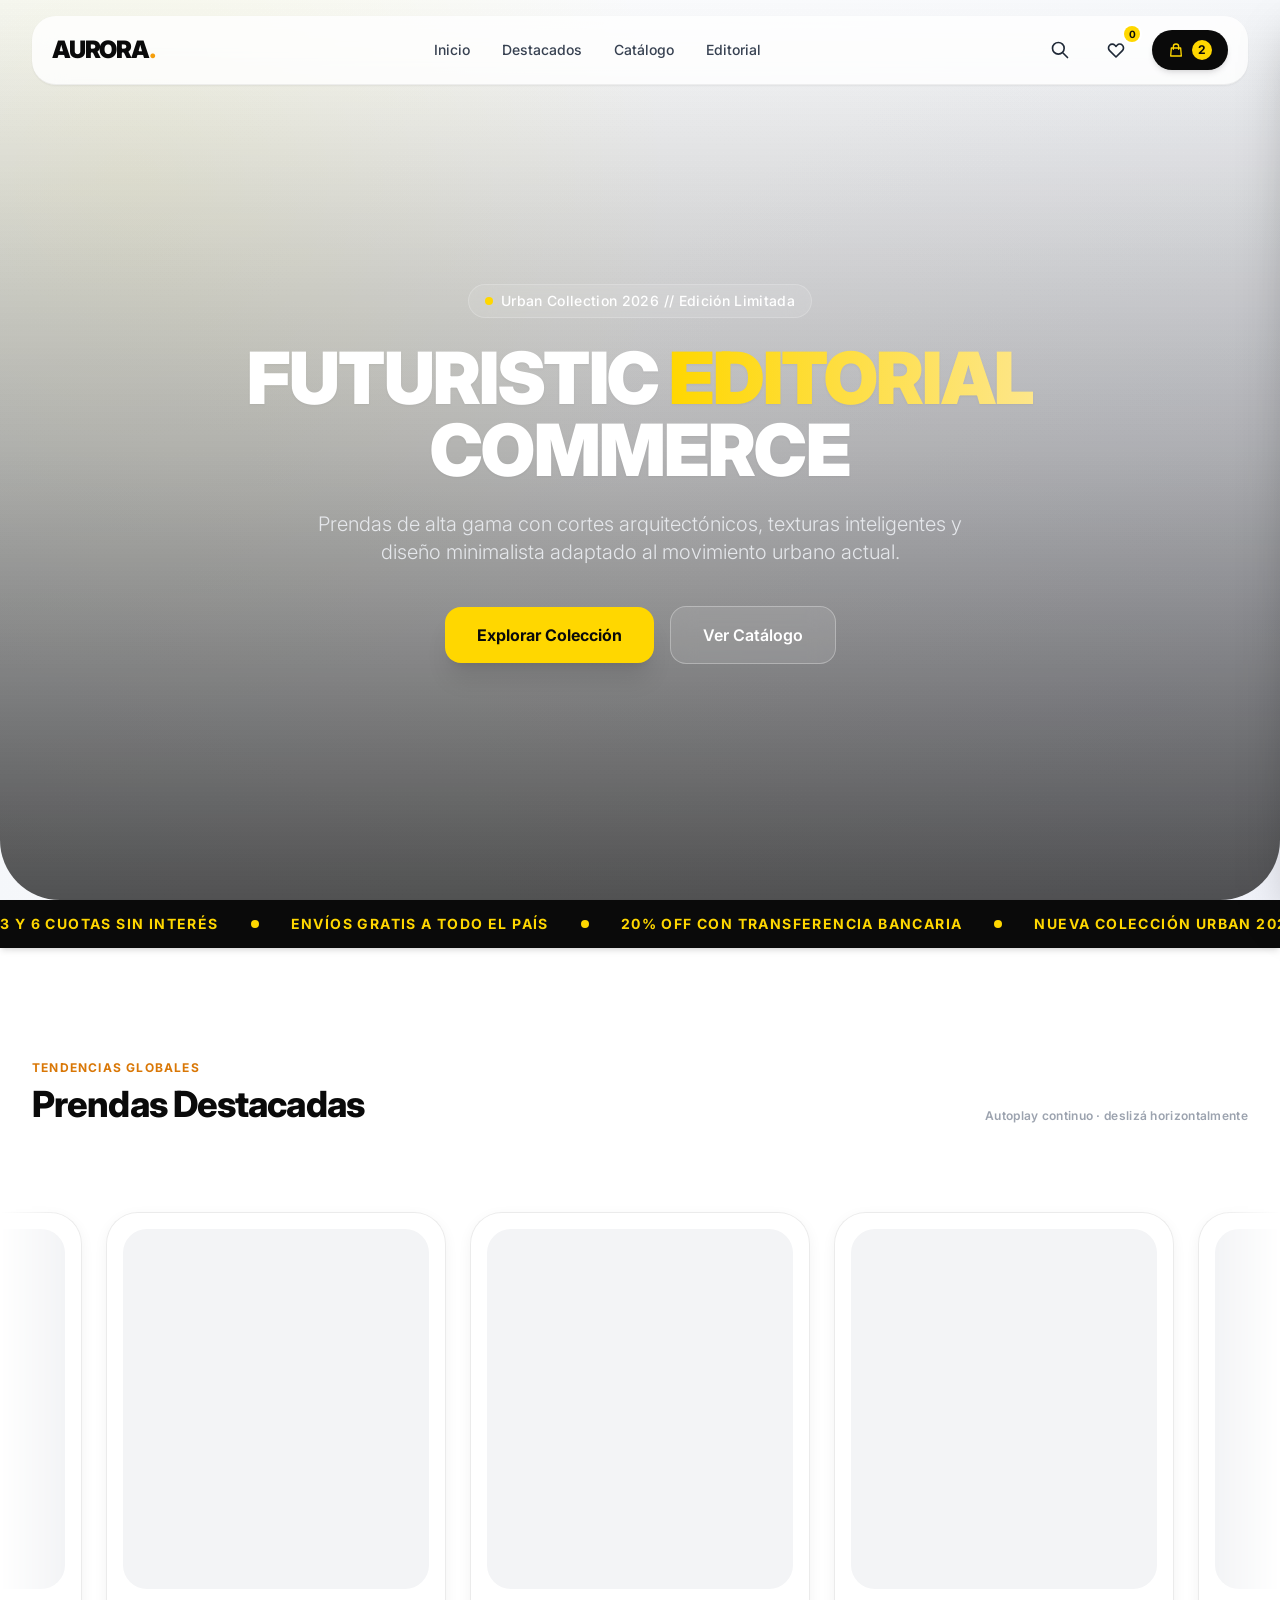
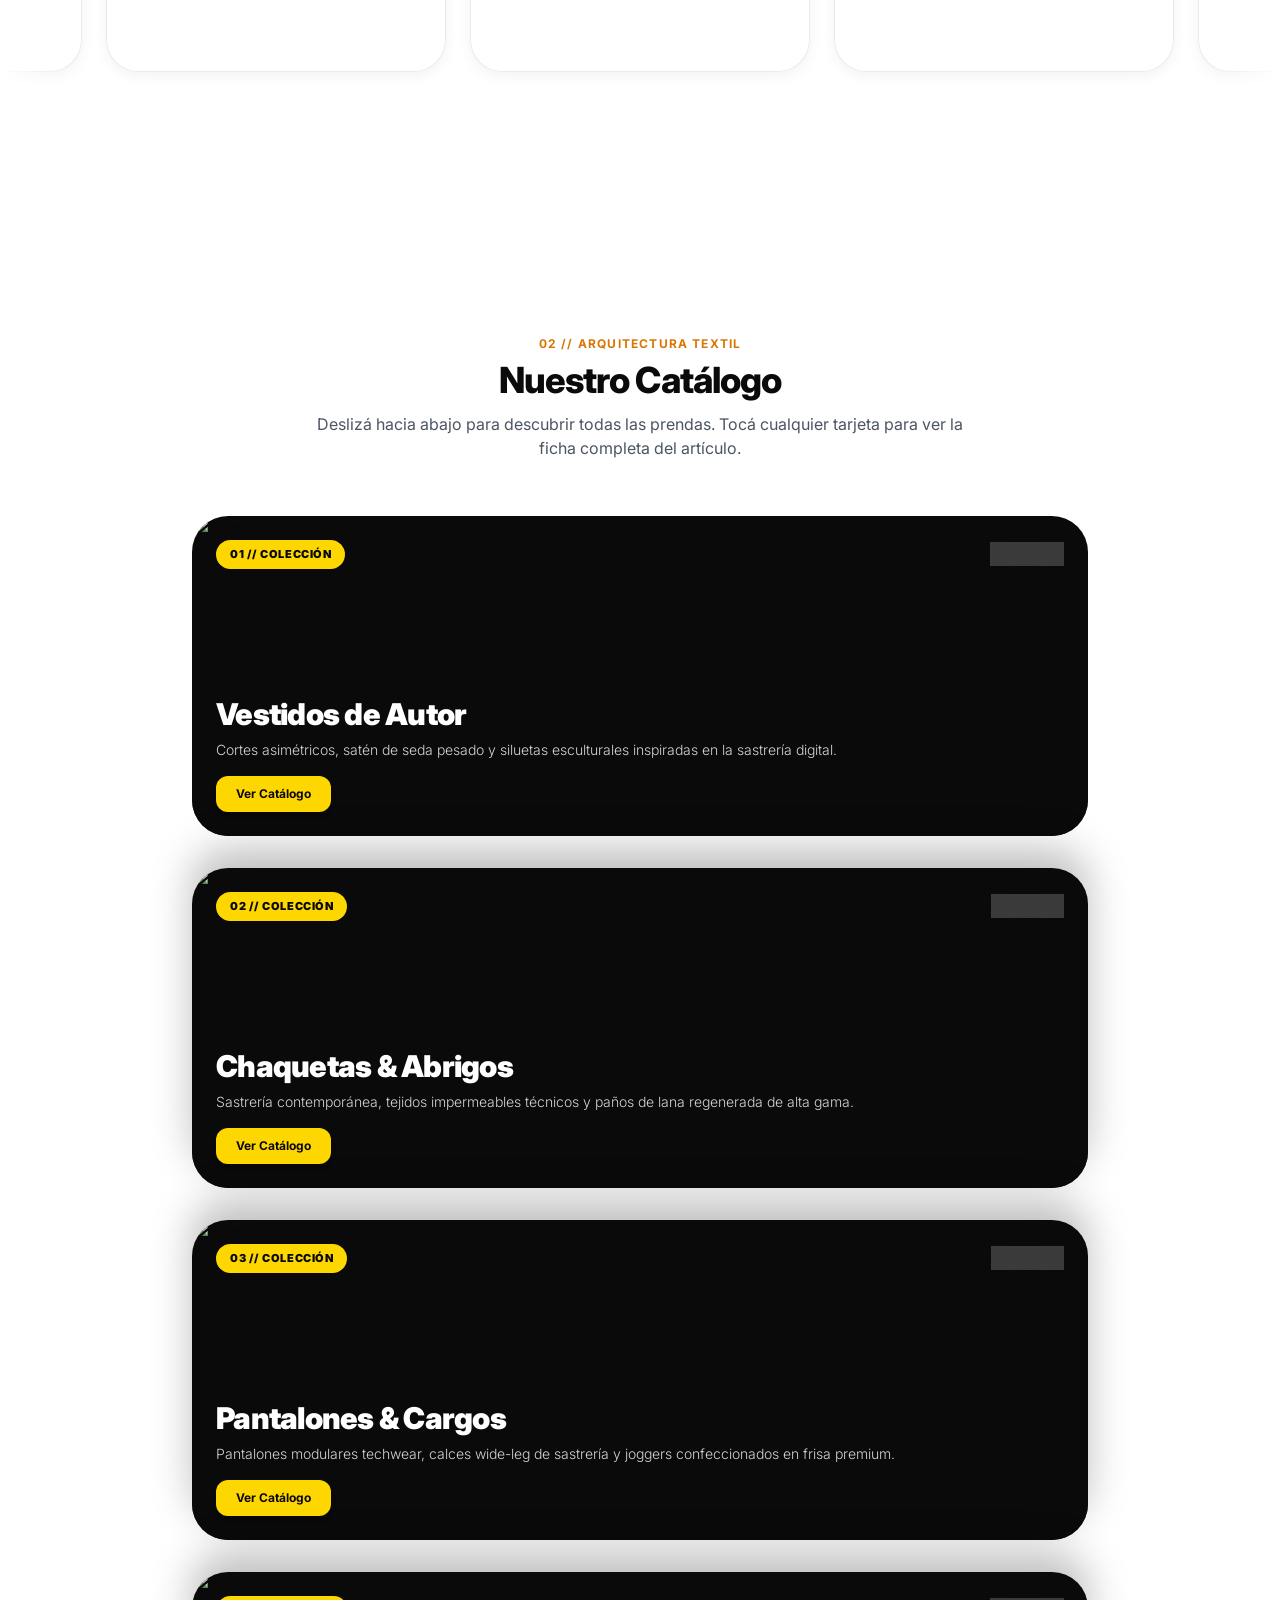
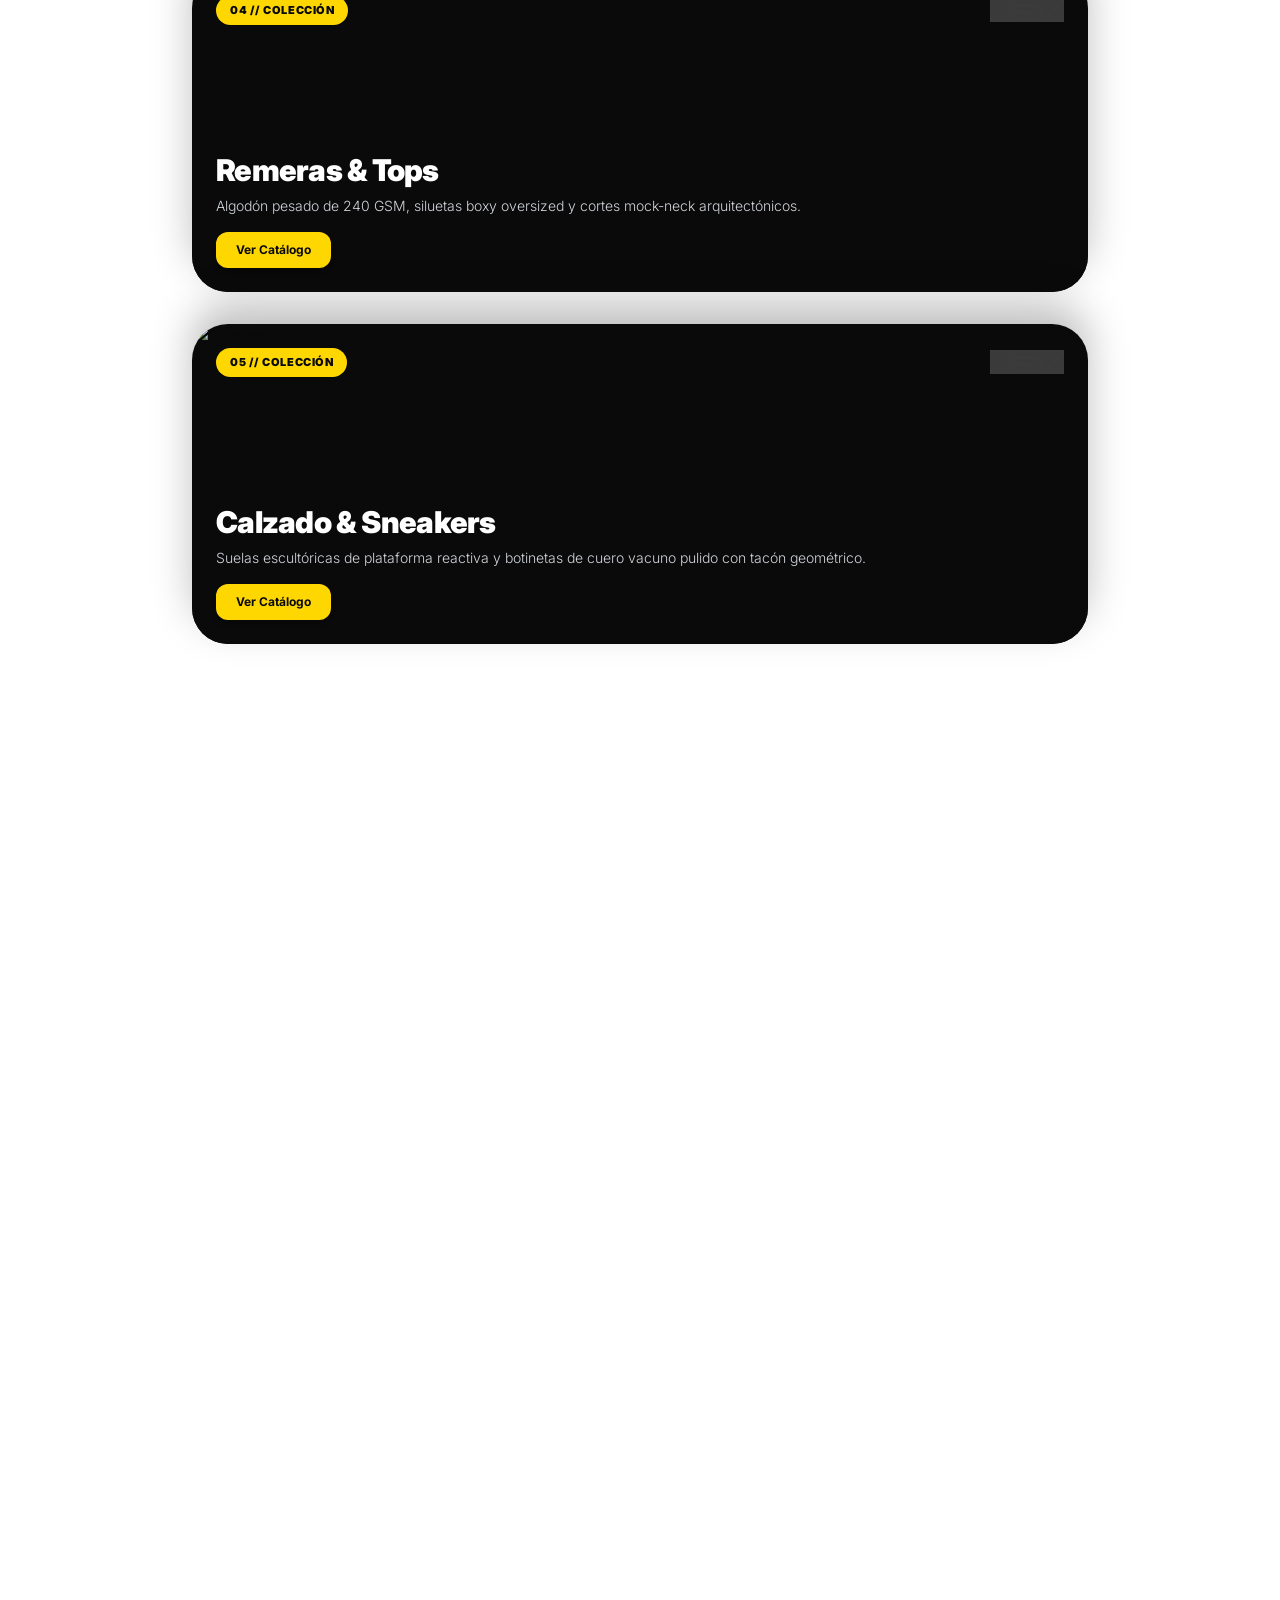
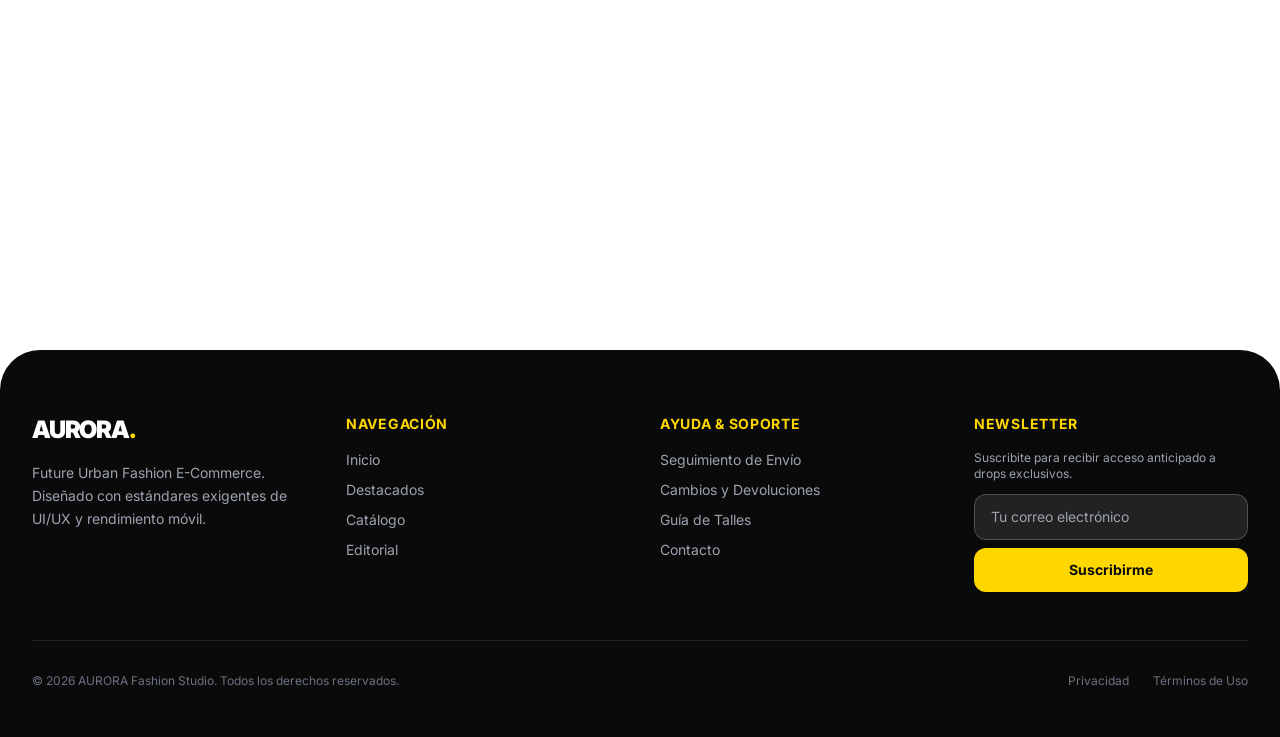
==== commit b20aed9d: "1.2.6: Carrusel autoplay minimalista (sin flechas/blur/3D, 2 sets), cards compactas, stacking sticky" ====
--- a/landing_page_e_commerce.html
+++ b/landing_page_e_commerce.html
@@ -88,6 +88,14 @@
             transition: transform 0.38s cubic-bezier(0.16, 1, 0.3, 1), filter 0.38s ease, opacity 0.38s ease;
             transform-style: preserve-3d;
             will-change: transform;
+        }
+
+        /* Cards del carrusel: sin blur (glass) para liberar GPU en gama baja */
+        .carousel-flat {
+            background: rgba(255, 255, 255, 0.90);
+            border: 1px solid rgba(0, 0, 0, 0.08);
+            box-shadow: 0 4px 14px rgba(0, 0, 0, 0.05);
+            padding: 1rem; /* taller común de padding compacto (no disponible como utilidad estática congelada) */
         }
 
         /* Catálogo estilo Mercado Libre (grilla de publicaciones) */
@@ -241,23 +249,32 @@
             .catalog-item-img, .catalog-item, .catalog-item-fav { transition: none; }
         }
 
-        /* Lista vertical de categorías (progresiva, sin 3D) */
+        /* Lista vertical de categorías — apilamiento progresivo (scroll stacking) */
         .category-list {
-            display: flex;
-            flex-direction: column;
-            gap: 20px;
             max-width: 56rem;
             margin: 0 auto;
+            padding-bottom: 40vh; /* da recorrido para ver varias tarjetas apiladas */
         }
         .category-card {
-            position: relative;
-            min-height: 280px;
+            position: sticky;
+            top: 96px; /* altura del header flotante + respiro */
+            min-height: 320px;
             border-radius: 36px;
             overflow: hidden;
             background: #0A0A0A;
             display: flex;
             align-items: flex-end;
             background-clip: padding-box;
+            /* Cada tarjeta supera ligeramente el offset de la anterior (efecto pila) */
+        }
+        .category-card:nth-child(1) { top: 96px; }
+        .category-card:nth-child(2) { top: 112px; }
+        .category-card:nth-child(3) { top: 128px; }
+        .category-card:nth-child(4) { top: 144px; }
+        .category-card:nth-child(5) { top: 160px; }
+        .category-card + .category-card {
+            margin-top: 32px;
+            box-shadow: 0 -20px 40px rgba(0, 0, 0, 0.25);
         }
         .category-card .cat-img {
             position: absolute;
@@ -267,8 +284,11 @@
             object-fit: cover;
             filter: brightness(.9);
         }
-        @media (min-width: 640px) {
-            .category-card { min-height: 320px; }
+        @media (max-width: 640px) {
+            .category-card {
+                top: 84px !important;
+                border-radius: 24px;
+            }
         }
         @media (prefers-reduced-motion: reduce) {
             .reveal-on-scroll { transition: none; transform: none; opacity: 1; }
@@ -417,14 +437,9 @@
                     <span class="text-xs font-bold tracking-widest text-amber-600 uppercase mb-2 block">Tendencias Globales</span>
                     <h2 class="text-3xl sm:text-4xl font-extrabold tracking-tight">Prendas Destacadas</h2>
                 </div>
-                <div class="flex items-center space-x-3 mt-4 md:mt-0">
-                    <button id="prev-slide" class="p-3 rounded-full glass-panel hover:bg-black/5 transition-colors" aria-label="Anterior">
-                        <svg class="w-5 h-5 text-gray-800" fill="none" stroke="currentColor" viewBox="0 0 24 24"><path stroke-linecap="round" stroke-linejoin="round" stroke-width="2" d="M15 19l-7-7 7-7"></path></svg>
-                    </button>
-                    <button id="next-slide" class="p-3 rounded-full glass-panel hover:bg-black/5 transition-colors" aria-label="Siguiente">
-                        <svg class="w-5 h-5 text-gray-800" fill="none" stroke="currentColor" viewBox="0 0 24 24"><path stroke-linecap="round" stroke-linejoin="round" stroke-width="2" d="M9 5l7 7-7 7"></path></svg>
-                    </button>
-                </div>
+                <div class="flex items-center mt-4 md:mt-0">
+                <span class="text-xs text-gray-400 font-semibold tracking-wide">Autoplay continuo · deslizá horizontalmente</span>
+            </div>
             </div>
         </div>
 
@@ -433,7 +448,7 @@
             <div id="carousel-track" class="carousel-3d-track flex items-center gap-6 cursor-grab active:cursor-grabbing">
                 
                 <!-- Tarjeta 1 -->
-                <div class="carousel-card shrink-0 w-[280px] sm:w-[340px] rounded-[32px] glass-panel p-5 relative group" data-index="0">
+                <div class="carousel-card shrink-0 w-[280px] sm:w-[340px] rounded-[32px] carousel-flat p-4 relative group" data-index="0">
                     <div class="absolute top-8 left-8 z-20 bg-brand-yellow text-brand-black text-[11px] font-extrabold px-3 py-1 rounded-full uppercase tracking-wider shadow-sm">HOT</div>
                     <a href="producto.html?id=chaq-01" class="block relative w-full h-[360px] rounded-[24px] overflow-hidden mb-4 bg-gray-100">
                         <img src="https://images.unsplash.com/photo-1515886657613-9f3515b0c78f?auto=format&fit=crop&q=80&w=800" alt="Chaqueta Minimalista" class="w-full h-full object-cover group-hover:scale-105 transition-transform duration-500" onerror="this.src='https://placehold.co/400x500/F0F0F0/0A0A0A?text=Aurora+Fashion'" loading="lazy" decoding="async">
@@ -443,30 +458,11 @@
                             <h3 class="font-bold text-lg text-brand-black group-hover:text-amber-600 transition-colors">Chaqueta Minimalist Neo</h3>
                             <p class="text-sm font-semibold text-gray-900 mt-0.5">$145.000</p>
                         </a>
-                        <!-- Talles disponibles visibles -->
-                        <div class="flex items-center space-x-1.5 mt-2">
-                            <span class="text-[10px] font-bold text-gray-400 uppercase tracking-wider">Talles:</span>
-                            <div class="flex flex-wrap gap-1">
-                                <span class="px-1.5 py-0.5 rounded-md bg-black/5 text-gray-800 font-extrabold text-[10px]">S</span>
-                                <span class="px-1.5 py-0.5 rounded-md bg-black/5 text-gray-800 font-extrabold text-[10px]">M</span>
-                                <span class="px-1.5 py-0.5 rounded-md bg-black/5 text-gray-800 font-extrabold text-[10px]">L</span>
-                                <span class="px-1.5 py-0.5 rounded-md bg-black/5 text-gray-800 font-extrabold text-[10px]">XL</span>
-                            </div>
-                        </div>
-                    </div>
-                    <div class="mt-4 pt-3 border-t border-gray-100 flex items-center justify-between">
-                        <a href="producto.html?id=chaq-01" class="text-xs font-bold text-brand-black hover:text-amber-600 transition-colors flex items-center space-x-1">
-                            <span>Ver Ficha Individual</span>
-                            <svg class="w-3.5 h-3.5" fill="none" stroke="currentColor" viewBox="0 0 24 24"><path stroke-linecap="round" stroke-linejoin="round" stroke-width="2" d="M14 5l7 7m0 0l-7 7m7-7H3"></path></svg>
-                        </a>
-                        <button onclick="addToCart('chaq-01')" class="bg-brand-black hover:bg-brand-yellow hover:text-brand-black text-white p-2.5 rounded-xl transition-all shadow-md" aria-label="Comprar rápido">
-                            <svg class="w-4 h-4" fill="none" stroke="currentColor" viewBox="0 0 24 24"><path stroke-linecap="round" stroke-linejoin="round" stroke-width="2" d="M16 11V7a4 4 0 00-8 0v4M5 9h14l1 12H4L5 9z"></path></svg>
-                        </button>
                     </div>
                 </div>
 
                 <!-- Tarjeta 2 -->
-                <div class="carousel-card shrink-0 w-[280px] sm:w-[340px] rounded-[32px] glass-panel p-5 relative group" data-index="1">
+                <div class="carousel-card shrink-0 w-[280px] sm:w-[340px] rounded-[32px] carousel-flat p-4 relative group" data-index="1">
                     <div class="absolute top-8 left-8 z-20 bg-brand-yellow text-brand-black text-[11px] font-extrabold px-3 py-1 rounded-full uppercase tracking-wider shadow-sm">NEW</div>
                     <a href="producto.html?id=abr-01" class="block relative w-full h-[360px] rounded-[24px] overflow-hidden mb-4 bg-gray-100">
                         <img src="https://images.unsplash.com/photo-1539109136881-3be0616acf4b?auto=format&fit=crop&q=80&w=800" alt="Abrigo Oversized" class="w-full h-full object-cover group-hover:scale-105 transition-transform duration-500" onerror="this.src='https://placehold.co/400x500/F0F0F0/0A0A0A?text=Aurora+Fashion'" loading="lazy" decoding="async">
@@ -476,29 +472,11 @@
                             <h3 class="font-bold text-lg text-brand-black group-hover:text-amber-600 transition-colors">Abrigo Oversized Tech</h3>
                             <p class="text-sm font-semibold text-gray-900 mt-0.5">$210.000</p>
                         </a>
-                        <!-- Talles disponibles visibles -->
-                        <div class="flex items-center space-x-1.5 mt-2">
-                            <span class="text-[10px] font-bold text-gray-400 uppercase tracking-wider">Talles:</span>
-                            <div class="flex flex-wrap gap-1">
-                                <span class="px-1.5 py-0.5 rounded-md bg-black/5 text-gray-800 font-extrabold text-[10px]">M</span>
-                                <span class="px-1.5 py-0.5 rounded-md bg-black/5 text-gray-800 font-extrabold text-[10px]">L</span>
-                                <span class="px-1.5 py-0.5 rounded-md bg-black/5 text-gray-800 font-extrabold text-[10px]">XL</span>
-                            </div>
-                        </div>
-                    </div>
-                    <div class="mt-4 pt-3 border-t border-gray-100 flex items-center justify-between">
-                        <a href="producto.html?id=abr-01" class="text-xs font-bold text-brand-black hover:text-amber-600 transition-colors flex items-center space-x-1">
-                            <span>Ver Ficha Individual</span>
-                            <svg class="w-3.5 h-3.5" fill="none" stroke="currentColor" viewBox="0 0 24 24"><path stroke-linecap="round" stroke-linejoin="round" stroke-width="2" d="M14 5l7 7m0 0l-7 7m7-7H3"></path></svg>
-                        </a>
-                        <button onclick="addToCart('abr-01')" class="bg-brand-black hover:bg-brand-yellow hover:text-brand-black text-white p-2.5 rounded-xl transition-all shadow-md" aria-label="Comprar rápido">
-                            <svg class="w-4 h-4" fill="none" stroke="currentColor" viewBox="0 0 24 24"><path stroke-linecap="round" stroke-linejoin="round" stroke-width="2" d="M16 11V7a4 4 0 00-8 0v4M5 9h14l1 12H4L5 9z"></path></svg>
-                        </button>
                     </div>
                 </div>
 
                 <!-- Tarjeta 3 -->
-                <div class="carousel-card shrink-0 w-[280px] sm:w-[340px] rounded-[32px] glass-panel p-5 relative group" data-index="2">
+                <div class="carousel-card shrink-0 w-[280px] sm:w-[340px] rounded-[32px] carousel-flat p-4 relative group" data-index="2">
                     <div class="absolute top-8 left-8 z-20 bg-brand-yellow text-brand-black text-[11px] font-extrabold px-3 py-1 rounded-full uppercase tracking-wider shadow-sm">TREND</div>
                     <a href="producto.html?id=vest-01" class="block relative w-full h-[360px] rounded-[24px] overflow-hidden mb-4 bg-gray-100">
                         <img src="https://images.unsplash.com/photo-1509631179647-0177331693ae?auto=format&fit=crop&q=80&w=800" alt="Vestido Editorial" class="w-full h-full object-cover group-hover:scale-105 transition-transform duration-500" onerror="this.src='https://placehold.co/400x500/F0F0F0/0A0A0A?text=Aurora+Fashion'" loading="lazy" decoding="async">
@@ -508,29 +486,11 @@
                             <h3 class="font-bold text-lg text-brand-black group-hover:text-amber-600 transition-colors">Vestido Asimétrico Silk</h3>
                             <p class="text-sm font-semibold text-gray-900 mt-0.5">$125.000</p>
                         </a>
-                        <!-- Talles disponibles visibles -->
-                        <div class="flex items-center space-x-1.5 mt-2">
-                            <span class="text-[10px] font-bold text-gray-400 uppercase tracking-wider">Talles:</span>
-                            <div class="flex flex-wrap gap-1">
-                                <span class="px-1.5 py-0.5 rounded-md bg-black/5 text-gray-800 font-extrabold text-[10px]">XS</span>
-                                <span class="px-1.5 py-0.5 rounded-md bg-black/5 text-gray-800 font-extrabold text-[10px]">S</span>
-                                <span class="px-1.5 py-0.5 rounded-md bg-black/5 text-gray-800 font-extrabold text-[10px]">M</span>
-                            </div>
-                        </div>
-                    </div>
-                    <div class="mt-4 pt-3 border-t border-gray-100 flex items-center justify-between">
-                        <a href="producto.html?id=vest-01" class="text-xs font-bold text-brand-black hover:text-amber-600 transition-colors flex items-center space-x-1">
-                            <span>Ver Ficha Individual</span>
-                            <svg class="w-3.5 h-3.5" fill="none" stroke="currentColor" viewBox="0 0 24 24"><path stroke-linecap="round" stroke-linejoin="round" stroke-width="2" d="M14 5l7 7m0 0l-7 7m7-7H3"></path></svg>
-                        </a>
-                        <button onclick="addToCart('vest-01')" class="bg-brand-black hover:bg-brand-yellow hover:text-brand-black text-white p-2.5 rounded-xl transition-all shadow-md" aria-label="Comprar rápido">
-                            <svg class="w-4 h-4" fill="none" stroke="currentColor" viewBox="0 0 24 24"><path stroke-linecap="round" stroke-linejoin="round" stroke-width="2" d="M16 11V7a4 4 0 00-8 0v4M5 9h14l1 12H4L5 9z"></path></svg>
-                        </button>
                     </div>
                 </div>
 
                 <!-- Tarjeta 4 -->
-                <div class="carousel-card shrink-0 w-[280px] sm:w-[340px] rounded-[32px] glass-panel p-5 relative group" data-index="3">
+                <div class="carousel-card shrink-0 w-[280px] sm:w-[340px] rounded-[32px] carousel-flat p-4 relative group" data-index="3">
                     <div class="absolute top-8 left-8 z-20 bg-brand-yellow text-brand-black text-[11px] font-extrabold px-3 py-1 rounded-full uppercase tracking-wider shadow-sm">LIMITED</div>
                     <a href="producto.html?id=pant-01" class="block relative w-full h-[360px] rounded-[24px] overflow-hidden mb-4 bg-gray-100">
                         <img src="https://images.unsplash.com/photo-1490481651871-ab68de25d43d?auto=format&fit=crop&q=80&w=800" alt="Pantalón Cargo Tech" class="w-full h-full object-cover group-hover:scale-105 transition-transform duration-500" onerror="this.src='https://placehold.co/400x500/F0F0F0/0A0A0A?text=Aurora+Fashion'" loading="lazy" decoding="async">
@@ -540,30 +500,11 @@
                             <h3 class="font-bold text-lg text-brand-black group-hover:text-amber-600 transition-colors">Pantalón Cargo Tech-Wear</h3>
                             <p class="text-sm font-semibold text-gray-900 mt-0.5">$98.000</p>
                         </a>
-                        <!-- Talles disponibles visibles -->
-                        <div class="flex items-center space-x-1.5 mt-2">
-                            <span class="text-[10px] font-bold text-gray-400 uppercase tracking-wider">Talles:</span>
-                            <div class="flex flex-wrap gap-1">
-                                <span class="px-1.5 py-0.5 rounded-md bg-black/5 text-gray-800 font-extrabold text-[10px]">S</span>
-                                <span class="px-1.5 py-0.5 rounded-md bg-black/5 text-gray-800 font-extrabold text-[10px]">M</span>
-                                <span class="px-1.5 py-0.5 rounded-md bg-black/5 text-gray-800 font-extrabold text-[10px]">L</span>
-                                <span class="px-1.5 py-0.5 rounded-md bg-black/5 text-gray-800 font-extrabold text-[10px]">XL</span>
-                            </div>
-                        </div>
-                    </div>
-                    <div class="mt-4 pt-3 border-t border-gray-100 flex items-center justify-between">
-                        <a href="producto.html?id=pant-01" class="text-xs font-bold text-brand-black hover:text-amber-600 transition-colors flex items-center space-x-1">
-                            <span>Ver Ficha Individual</span>
-                            <svg class="w-3.5 h-3.5" fill="none" stroke="currentColor" viewBox="0 0 24 24"><path stroke-linecap="round" stroke-linejoin="round" stroke-width="2" d="M14 5l7 7m0 0l-7 7m7-7H3"></path></svg>
-                        </a>
-                        <button onclick="addToCart('pant-01')" class="bg-brand-black hover:bg-brand-yellow hover:text-brand-black text-white p-2.5 rounded-xl transition-all shadow-md" aria-label="Comprar rápido">
-                            <svg class="w-4 h-4" fill="none" stroke="currentColor" viewBox="0 0 24 24"><path stroke-linecap="round" stroke-linejoin="round" stroke-width="2" d="M16 11V7a4 4 0 00-8 0v4M5 9h14l1 12H4L5 9z"></path></svg>
-                        </button>
                     </div>
                 </div>
 
                 <!-- Tarjeta 5 -->
-                <div class="carousel-card shrink-0 w-[280px] sm:w-[340px] rounded-[32px] glass-panel p-5 relative group" data-index="4">
+                <div class="carousel-card shrink-0 w-[280px] sm:w-[340px] rounded-[32px] carousel-flat p-4 relative group" data-index="4">
                     <div class="absolute top-8 left-8 z-20 bg-brand-yellow text-brand-black text-[11px] font-extrabold px-3 py-1 rounded-full uppercase tracking-wider shadow-sm">DROP</div>
                     <a href="producto.html?id=calz-01" class="block relative w-full h-[360px] rounded-[24px] overflow-hidden mb-4 bg-gray-100">
                         <img src="https://images.unsplash.com/photo-1542291026-7eec264c27ff?auto=format&fit=crop&q=80&w=800" alt="Sneaker Chunky" class="w-full h-full object-cover group-hover:scale-105 transition-transform duration-500" onerror="this.src='https://placehold.co/400x500/F0F0F0/0A0A0A?text=Aurora+Fashion'" loading="lazy" decoding="async">
@@ -573,30 +514,11 @@
                             <h3 class="font-bold text-lg text-brand-black group-hover:text-amber-600 transition-colors">Sneaker Chunky Future 01</h3>
                             <p class="text-sm font-semibold text-gray-900 mt-0.5">$180.000</p>
                         </a>
-                        <!-- Talles disponibles visibles -->
-                        <div class="flex items-center space-x-1.5 mt-2">
-                            <span class="text-[10px] font-bold text-gray-400 uppercase tracking-wider">Talles:</span>
-                            <div class="flex flex-wrap gap-1">
-                                <span class="px-1.5 py-0.5 rounded-md bg-black/5 text-gray-800 font-extrabold text-[10px]">39</span>
-                                <span class="px-1.5 py-0.5 rounded-md bg-black/5 text-gray-800 font-extrabold text-[10px]">40</span>
-                                <span class="px-1.5 py-0.5 rounded-md bg-black/5 text-gray-800 font-extrabold text-[10px]">41</span>
-                                <span class="px-1.5 py-0.5 rounded-md bg-black/5 text-gray-800 font-extrabold text-[10px]">42</span>
-                            </div>
-                        </div>
-                    </div>
-                    <div class="mt-4 pt-3 border-t border-gray-100 flex items-center justify-between">
-                        <a href="producto.html?id=calz-01" class="text-xs font-bold text-brand-black hover:text-amber-600 transition-colors flex items-center space-x-1">
-                            <span>Ver Ficha Individual</span>
-                            <svg class="w-3.5 h-3.5" fill="none" stroke="currentColor" viewBox="0 0 24 24"><path stroke-linecap="round" stroke-linejoin="round" stroke-width="2" d="M14 5l7 7m0 0l-7 7m7-7H3"></path></svg>
-                        </a>
-                        <button onclick="addToCart('calz-01')" class="bg-brand-black hover:bg-brand-yellow hover:text-brand-black text-white p-2.5 rounded-xl transition-all shadow-md" aria-label="Comprar rápido">
-                            <svg class="w-4 h-4" fill="none" stroke="currentColor" viewBox="0 0 24 24"><path stroke-linecap="round" stroke-linejoin="round" stroke-width="2" d="M16 11V7a4 4 0 00-8 0v4M5 9h14l1 12H4L5 9z"></path></svg>
-                        </button>
                     </div>
                 </div>
 
                 <!-- Tarjeta 6 -->
-                <div class="carousel-card shrink-0 w-[280px] sm:w-[340px] rounded-[32px] glass-panel p-5 relative group" data-index="5">
+                <div class="carousel-card shrink-0 w-[280px] sm:w-[340px] rounded-[32px] carousel-flat p-4 relative group" data-index="5">
                     <div class="absolute top-8 left-8 z-20 bg-brand-yellow text-brand-black text-[11px] font-extrabold px-3 py-1 rounded-full uppercase tracking-wider shadow-sm">ICON</div>
                     <a href="producto.html?id=chaq-02" class="block relative w-full h-[360px] rounded-[24px] overflow-hidden mb-4 bg-gray-100">
                         <img src="https://images.unsplash.com/photo-1539109136881-3be0616acf4b?auto=format&fit=crop&q=80&w=800" alt="Blazer Oversized" class="w-full h-full object-cover group-hover:scale-105 transition-transform duration-500" onerror="this.src='https://placehold.co/400x500/F0F0F0/0A0A0A?text=Aurora+Fashion'" loading="lazy" decoding="async">
@@ -606,30 +528,11 @@
                             <h3 class="font-bold text-lg text-brand-black group-hover:text-amber-600 transition-colors">Blazer Oversized Sastre</h3>
                             <p class="text-sm font-semibold text-gray-900 mt-0.5">$165.000</p>
                         </a>
-                        <!-- Talles disponibles visibles -->
-                        <div class="flex items-center space-x-1.5 mt-2">
-                            <span class="text-[10px] font-bold text-gray-400 uppercase tracking-wider">Talles:</span>
-                            <div class="flex flex-wrap gap-1">
-                                <span class="px-1.5 py-0.5 rounded-md bg-black/5 text-gray-800 font-extrabold text-[10px]">XS</span>
-                                <span class="px-1.5 py-0.5 rounded-md bg-black/5 text-gray-800 font-extrabold text-[10px]">S</span>
-                                <span class="px-1.5 py-0.5 rounded-md bg-black/5 text-gray-800 font-extrabold text-[10px]">M</span>
-                                <span class="px-1.5 py-0.5 rounded-md bg-black/5 text-gray-800 font-extrabold text-[10px]">L</span>
-                            </div>
-                        </div>
-                    </div>
-                    <div class="mt-4 pt-3 border-t border-gray-100 flex items-center justify-between">
-                        <a href="producto.html?id=chaq-02" class="text-xs font-bold text-brand-black hover:text-amber-600 transition-colors flex items-center space-x-1">
-                            <span>Ver Ficha Individual</span>
-                            <svg class="w-3.5 h-3.5" fill="none" stroke="currentColor" viewBox="0 0 24 24"><path stroke-linecap="round" stroke-linejoin="round" stroke-width="2" d="M14 5l7 7m0 0l-7 7m7-7H3"></path></svg>
-                        </a>
-                        <button onclick="addToCart('chaq-02')" class="bg-brand-black hover:bg-brand-yellow hover:text-brand-black text-white p-2.5 rounded-xl transition-all shadow-md" aria-label="Comprar rápido">
-                            <svg class="w-4 h-4" fill="none" stroke="currentColor" viewBox="0 0 24 24"><path stroke-linecap="round" stroke-linejoin="round" stroke-width="2" d="M16 11V7a4 4 0 00-8 0v4M5 9h14l1 12H4L5 9z"></path></svg>
-                        </button>
                     </div>
                 </div>
 
                 <!-- Tarjeta 7 -->
-                <div class="carousel-card shrink-0 w-[280px] sm:w-[340px] rounded-[32px] glass-panel p-5 relative group" data-index="6">
+                <div class="carousel-card shrink-0 w-[280px] sm:w-[340px] rounded-[32px] carousel-flat p-4 relative group" data-index="6">
                     <div class="absolute top-8 left-8 z-20 bg-brand-yellow text-brand-black text-[11px] font-extrabold px-3 py-1 rounded-full uppercase tracking-wider shadow-sm">EXCLUSIVE</div>
                     <a href="producto.html?id=calz-02" class="block relative w-full h-[360px] rounded-[24px] overflow-hidden mb-4 bg-gray-100">
                         <img src="https://images.unsplash.com/photo-1595950653106-6c9ebd614d3a?auto=format&fit=crop&q=80&w=800" alt="Botineta Minimalist" class="w-full h-full object-cover group-hover:scale-105 transition-transform duration-500" onerror="this.src='https://placehold.co/400x500/F0F0F0/0A0A0A?text=Aurora+Fashion'" loading="lazy" decoding="async">
@@ -639,30 +542,11 @@
                             <h3 class="font-bold text-lg text-brand-black group-hover:text-amber-600 transition-colors">Botineta Minimalist Leather</h3>
                             <p class="text-sm font-semibold text-gray-900 mt-0.5">$210.000</p>
                         </a>
-                        <!-- Talles disponibles visibles -->
-                        <div class="flex items-center space-x-1.5 mt-2">
-                            <span class="text-[10px] font-bold text-gray-400 uppercase tracking-wider">Talles:</span>
-                            <div class="flex flex-wrap gap-1">
-                                <span class="px-1.5 py-0.5 rounded-md bg-black/5 text-gray-800 font-extrabold text-[10px]">37</span>
-                                <span class="px-1.5 py-0.5 rounded-md bg-black/5 text-gray-800 font-extrabold text-[10px]">38</span>
-                                <span class="px-1.5 py-0.5 rounded-md bg-black/5 text-gray-800 font-extrabold text-[10px]">39</span>
-                                <span class="px-1.5 py-0.5 rounded-md bg-black/5 text-gray-800 font-extrabold text-[10px]">40</span>
-                            </div>
-                        </div>
-                    </div>
-                    <div class="mt-4 pt-3 border-t border-gray-100 flex items-center justify-between">
-                        <a href="producto.html?id=calz-02" class="text-xs font-bold text-brand-black hover:text-amber-600 transition-colors flex items-center space-x-1">
-                            <span>Ver Ficha Individual</span>
-                            <svg class="w-3.5 h-3.5" fill="none" stroke="currentColor" viewBox="0 0 24 24"><path stroke-linecap="round" stroke-linejoin="round" stroke-width="2" d="M14 5l7 7m0 0l-7 7m7-7H3"></path></svg>
-                        </a>
-                        <button onclick="addToCart('calz-02')" class="bg-brand-black hover:bg-brand-yellow hover:text-brand-black text-white p-2.5 rounded-xl transition-all shadow-md" aria-label="Comprar rápido">
-                            <svg class="w-4 h-4" fill="none" stroke="currentColor" viewBox="0 0 24 24"><path stroke-linecap="round" stroke-linejoin="round" stroke-width="2" d="M16 11V7a4 4 0 00-8 0v4M5 9h14l1 12H4L5 9z"></path></svg>
-                        </button>
                     </div>
                 </div>
 
                 <!-- Tarjeta 8 -->
-                <div class="carousel-card shrink-0 w-[280px] sm:w-[340px] rounded-[32px] glass-panel p-5 relative group" data-index="7">
+                <div class="carousel-card shrink-0 w-[280px] sm:w-[340px] rounded-[32px] carousel-flat p-4 relative group" data-index="7">
                     <div class="absolute top-8 left-8 z-20 bg-brand-yellow text-brand-black text-[11px] font-extrabold px-3 py-1 rounded-full uppercase tracking-wider shadow-sm">ESSENTIAL</div>
                     <a href="producto.html?id=rem-02" class="block relative w-full h-[360px] rounded-[24px] overflow-hidden mb-4 bg-gray-100">
                         <img src="https://images.unsplash.com/photo-1503342217505-b0a15ec3261c?auto=format&fit=crop&q=80&w=800" alt="Top Arquitectónico" class="w-full h-full object-cover group-hover:scale-105 transition-transform duration-500" onerror="this.src='https://placehold.co/400x500/F0F0F0/0A0A0A?text=Aurora+Fashion'" loading="lazy" decoding="async">
@@ -672,24 +556,6 @@
                             <h3 class="font-bold text-lg text-brand-black group-hover:text-amber-600 transition-colors">Top Arquitectónico Minimal</h3>
                             <p class="text-sm font-semibold text-gray-900 mt-0.5">$38.000</p>
                         </a>
-                        <!-- Talles disponibles visibles -->
-                        <div class="flex items-center space-x-1.5 mt-2">
-                            <span class="text-[10px] font-bold text-gray-400 uppercase tracking-wider">Talles:</span>
-                            <div class="flex flex-wrap gap-1">
-                                <span class="px-1.5 py-0.5 rounded-md bg-black/5 text-gray-800 font-extrabold text-[10px]">XS</span>
-                                <span class="px-1.5 py-0.5 rounded-md bg-black/5 text-gray-800 font-extrabold text-[10px]">S</span>
-                                <span class="px-1.5 py-0.5 rounded-md bg-black/5 text-gray-800 font-extrabold text-[10px]">M</span>
-                            </div>
-                        </div>
-                    </div>
-                    <div class="mt-4 pt-3 border-t border-gray-100 flex items-center justify-between">
-                        <a href="producto.html?id=rem-02" class="text-xs font-bold text-brand-black hover:text-amber-600 transition-colors flex items-center space-x-1">
-                            <span>Ver Ficha Individual</span>
-                            <svg class="w-3.5 h-3.5" fill="none" stroke="currentColor" viewBox="0 0 24 24"><path stroke-linecap="round" stroke-linejoin="round" stroke-width="2" d="M14 5l7 7m0 0l-7 7m7-7H3"></path></svg>
-                        </a>
-                        <button onclick="addToCart('rem-02')" class="bg-brand-black hover:bg-brand-yellow hover:text-brand-black text-white p-2.5 rounded-xl transition-all shadow-md" aria-label="Comprar rápido">
-                            <svg class="w-4 h-4" fill="none" stroke="currentColor" viewBox="0 0 24 24"><path stroke-linecap="round" stroke-linejoin="round" stroke-width="2" d="M16 11V7a4 4 0 00-8 0v4M5 9h14l1 12H4L5 9z"></path></svg>
-                        </button>
                     </div>
                 </div>
 
@@ -709,7 +575,7 @@
         <div class="category-list">
 
             <!-- Card: Vestidos -->
-            <article class="category-card reveal-on-scroll">
+            <article class="category-card">
                 <img src="https://images.unsplash.com/photo-1509631179647-0177331693ae?auto=format&fit=crop&q=80&w=900" alt="Vestidos" class="cat-img" loading="lazy" decoding="async">
                 <div class="absolute inset-0 bg-gradient-to-t from-brand-black/95 via-brand-black/40 to-transparent"></div>
                 <div class="absolute top-6 left-6 right-6 flex items-center justify-between text-white">
@@ -719,19 +585,16 @@
                 <div class="absolute bottom-6 left-6 right-6 text-white space-y-2">
                     <h3 class="text-2xl sm:text-3xl font-black tracking-tight">Vestidos de Autor</h3>
                     <p class="text-xs sm:text-sm text-gray-300 font-light line-clamp-2">Cortes asimétricos, satén de seda pesado y siluetas esculturales inspiradas en la sastrería digital.</p>
-                    <div class="pt-2 flex items-center space-x-3">
+                    <div class="pt-2 flex items-center">
                         <button onclick="openCatalogModal('Vestidos')" class="bg-brand-yellow text-brand-black px-5 py-2.5 rounded-xl font-bold text-xs hover:bg-brand-yellowHover transition-all shadow-md">
                             Ver Catálogo
                         </button>
-                        <a href="producto.html?id=vest-01" class="bg-white/10 hover:bg-white/20 backdrop-blur-md text-white px-4 py-2.5 rounded-xl font-semibold text-xs transition-all">
-                            Prenda Destacada →
-                        </a>
                     </div>
                 </div>
             </article>
 
             <!-- Card: Chaquetas & Abrigos -->
-            <article class="category-card reveal-on-scroll">
+            <article class="category-card">
                 <img src="https://images.unsplash.com/photo-1515886657613-9f3515b0c78f?auto=format&fit=crop&q=80&w=900" alt="Chaquetas" class="cat-img" loading="lazy" decoding="async">
                 <div class="absolute inset-0 bg-gradient-to-t from-brand-black/95 via-brand-black/40 to-transparent"></div>
                 <div class="absolute top-6 left-6 right-6 flex items-center justify-between text-white">
@@ -741,19 +604,16 @@
                 <div class="absolute bottom-6 left-6 right-6 text-white space-y-2">
                     <h3 class="text-2xl sm:text-3xl font-black tracking-tight">Chaquetas & Abrigos</h3>
                     <p class="text-xs sm:text-sm text-gray-300 font-light line-clamp-2">Sastrería contemporánea, tejidos impermeables técnicos y paños de lana regenerada de alta gama.</p>
-                    <div class="pt-2 flex items-center space-x-3">
+                    <div class="pt-2 flex items-center">
                         <button onclick="openCatalogModal('Chaquetas')" class="bg-brand-yellow text-brand-black px-5 py-2.5 rounded-xl font-bold text-xs hover:bg-brand-yellowHover transition-all shadow-md">
                             Ver Catálogo
                         </button>
-                        <a href="producto.html?id=chaq-01" class="bg-white/10 hover:bg-white/20 backdrop-blur-md text-white px-4 py-2.5 rounded-xl font-semibold text-xs transition-all">
-                            Prenda Destacada →
-                        </a>
                     </div>
                 </div>
             </article>
 
             <!-- Card: Pantalones -->
-            <article class="category-card reveal-on-scroll">
+            <article class="category-card">
                 <img src="https://images.unsplash.com/photo-1490481651871-ab68de25d43d?auto=format&fit=crop&q=80&w=900" alt="Pantalones" class="cat-img" loading="lazy" decoding="async">
                 <div class="absolute inset-0 bg-gradient-to-t from-brand-black/95 via-brand-black/40 to-transparent"></div>
                 <div class="absolute top-6 left-6 right-6 flex items-center justify-between text-white">
@@ -763,19 +623,16 @@
                 <div class="absolute bottom-6 left-6 right-6 text-white space-y-2">
                     <h3 class="text-2xl sm:text-3xl font-black tracking-tight">Pantalones & Cargos</h3>
                     <p class="text-xs sm:text-sm text-gray-300 font-light line-clamp-2">Pantalones modulares techwear, calces wide-leg de sastrería y joggers confeccionados en frisa premium.</p>
-                    <div class="pt-2 flex items-center space-x-3">
+                    <div class="pt-2 flex items-center">
                         <button onclick="openCatalogModal('Pantalones')" class="bg-brand-yellow text-brand-black px-5 py-2.5 rounded-xl font-bold text-xs hover:bg-brand-yellowHover transition-all shadow-md">
                             Ver Catálogo
                         </button>
-                        <a href="producto.html?id=pant-01" class="bg-white/10 hover:bg-white/20 backdrop-blur-md text-white px-4 py-2.5 rounded-xl font-semibold text-xs transition-all">
-                            Prenda Destacada →
-                        </a>
                     </div>
                 </div>
             </article>
 
             <!-- Card: Remeras & Tops -->
-            <article class="category-card reveal-on-scroll">
+            <article class="category-card">
                 <img src="https://images.unsplash.com/photo-1521572267360-ee0c2909d518?auto=format&fit=crop&q=80&w=900" alt="Remeras" class="cat-img" loading="lazy" decoding="async">
                 <div class="absolute inset-0 bg-gradient-to-t from-brand-black/95 via-brand-black/40 to-transparent"></div>
                 <div class="absolute top-6 left-6 right-6 flex items-center justify-between text-white">
@@ -785,19 +642,16 @@
                 <div class="absolute bottom-6 left-6 right-6 text-white space-y-2">
                     <h3 class="text-2xl sm:text-3xl font-black tracking-tight">Remeras & Tops</h3>
                     <p class="text-xs sm:text-sm text-gray-300 font-light line-clamp-2">Algodón pesado de 240 GSM, siluetas boxy oversized y cortes mock-neck arquitectónicos.</p>
-                    <div class="pt-2 flex items-center space-x-3">
+                    <div class="pt-2 flex items-center">
                         <button onclick="openCatalogModal('Remeras')" class="bg-brand-yellow text-brand-black px-5 py-2.5 rounded-xl font-bold text-xs hover:bg-brand-yellowHover transition-all shadow-md">
                             Ver Catálogo
                         </button>
-                        <a href="producto.html?id=rem-01" class="bg-white/10 hover:bg-white/20 backdrop-blur-md text-white px-4 py-2.5 rounded-xl font-semibold text-xs transition-all">
-                            Prenda Destacada →
-                        </a>
                     </div>
                 </div>
             </article>
 
             <!-- Card: Calzado & Sneakers -->
-            <article class="category-card reveal-on-scroll">
+            <article class="category-card">
                 <img src="https://images.unsplash.com/photo-1542291026-7eec264c27ff?auto=format&fit=crop&q=80&w=900" alt="Calzado" class="cat-img" loading="lazy" decoding="async">
                 <div class="absolute inset-0 bg-gradient-to-t from-brand-black/95 via-brand-black/40 to-transparent"></div>
                 <div class="absolute top-6 left-6 right-6 flex items-center justify-between text-white">
@@ -807,13 +661,10 @@
                 <div class="absolute bottom-6 left-6 right-6 text-white space-y-2">
                     <h3 class="text-2xl sm:text-3xl font-black tracking-tight">Calzado & Sneakers</h3>
                     <p class="text-xs sm:text-sm text-gray-300 font-light line-clamp-2">Suelas escultóricas de plataforma reactiva y botinetas de cuero vacuno pulido con tacón geométrico.</p>
-                    <div class="pt-2 flex items-center space-x-3">
+                    <div class="pt-2 flex items-center">
                         <button onclick="openCatalogModal('Calzado')" class="bg-brand-yellow text-brand-black px-5 py-2.5 rounded-xl font-bold text-xs hover:bg-brand-yellowHover transition-all shadow-md">
                             Ver Catálogo
                         </button>
-                        <a href="producto.html?id=calz-01" class="bg-white/10 hover:bg-white/20 backdrop-blur-md text-white px-4 py-2.5 rounded-xl font-semibold text-xs transition-all">
-                            Prenda Destacada →
-                        </a>
                     </div>
                 </div>
             </article>
@@ -1079,14 +930,9 @@
             const N = originalCards.length; // 8 prendas base
             if (N === 0) return;
 
-            // Para garantizar un flujo 100% continuo e infinito sin cortes ni espacios en blanco,
-            // clonamos 4 sets completos contiguos (32 tarjetas en total):
-            // Set 0 (0..7): Buffer izquierdo
-            // Set 1 (8..15): Set principal de navegación
-            // Set 2 (16..23): Buffer derecho inmediato
-            // Set 3 (24..31): Buffer extendido para pantallas ultra anchas
+            // Carrusel ligero: 2 sets (16 tarjetas) con rebobinado modular transparente
             track.innerHTML = '';
-            for (let s = 0; s < 4; s++) {
+            for (let s = 0; s < 2; s++) {
                 originalCards.forEach((card, idx) => {
                     const clone = card.cloneNode(true);
                     clone.dataset.index = idx;
@@ -1100,11 +946,9 @@
             let isAnimating = false;
 
             function updateCarousel(animated = true) {
-                if (animated) {
-                    track.style.transition = 'transform 0.38s cubic-bezier(0.16, 1, 0.3, 1)';
-                } else {
-                    track.style.transition = 'none';
-                }
+                track.style.transition = animated
+                    ? 'transform 0.7s cubic-bezier(0.25, 0.72, 0.35, 1)'
+                    : 'none';
 
                 const containerWidth = container.offsetWidth;
                 const cardWidth = allCards[0].offsetWidth || 340;
@@ -1120,21 +964,6 @@
                     // Forzar sincronización instantánea en el reflow del navegador
                     void track.offsetWidth;
                 }
-
-                // Efecto visual 3D Coverflow con escala, profundidad y contraste
-                allCards.forEach((card, idx) => {
-                    if (idx === currentIndex) {
-                        card.style.transform = 'scale(1.06) translateZ(35px)';
-                        card.style.opacity = '1';
-                        card.style.filter = 'drop-shadow(0 25px 35px rgba(0,0,0,0.14))';
-                        card.style.zIndex = '10';
-                    } else {
-                        card.style.transform = 'scale(0.92) translateZ(0px)';
-                        card.style.opacity = '0.70';
-                        card.style.filter = 'none';
-                        card.style.zIndex = '1';
-                    }
-                });
             }
 
             function nextSlide() {
@@ -1150,7 +979,7 @@
                         updateCarousel(false);
                     }
                     isAnimating = false;
-                }, 390);
+                }, 710);
             }
 
             function prevSlide() {
@@ -1165,7 +994,7 @@
                         updateCarousel(false);
                     }
                     isAnimating = false;
-                }, 390);
+                }, 710);
             }
 
             const prevBtn = document.getElementById('prev-slide');
@@ -1206,7 +1035,7 @@
 
             function startAutoplay() {
                 stopAutoplay();
-                autoplayInterval = setInterval(nextSlide, 2500);
+                autoplayInterval = setInterval(nextSlide, 3500);
             }
 
             function stopAutoplay() {
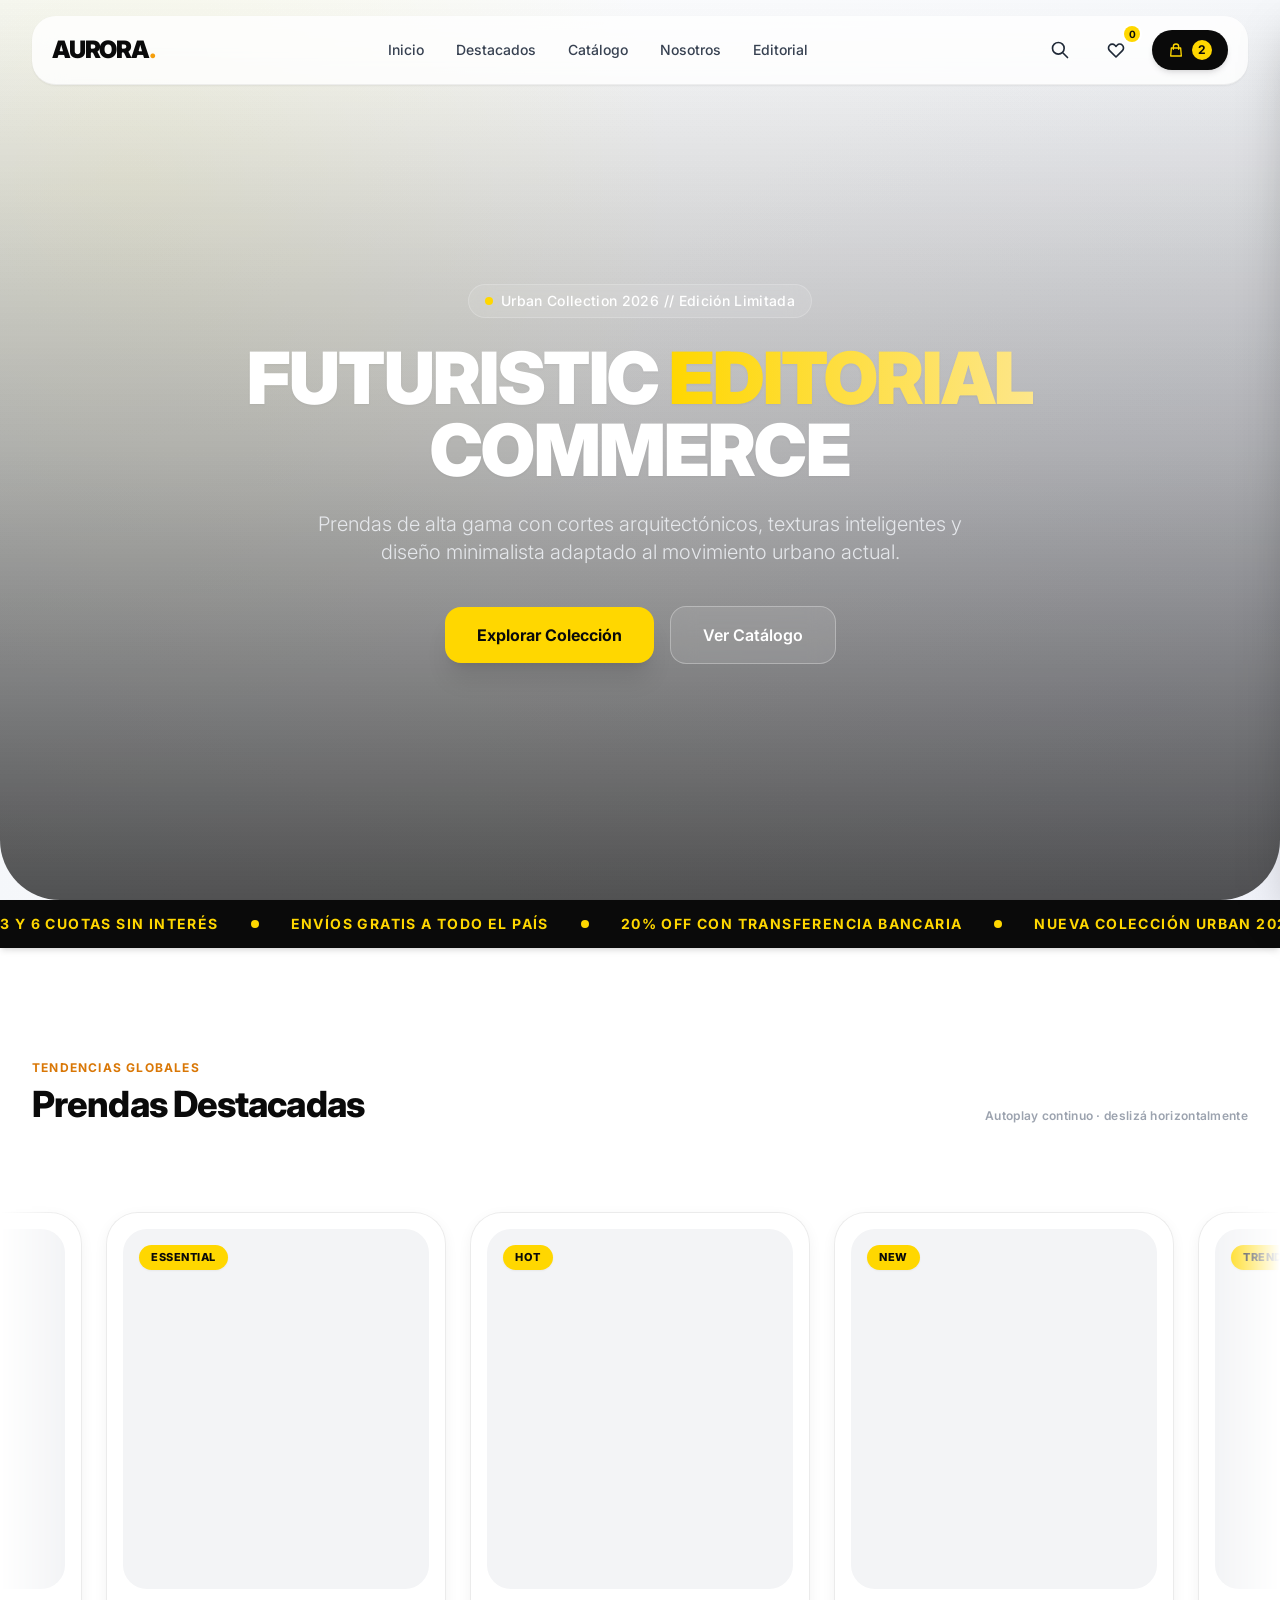
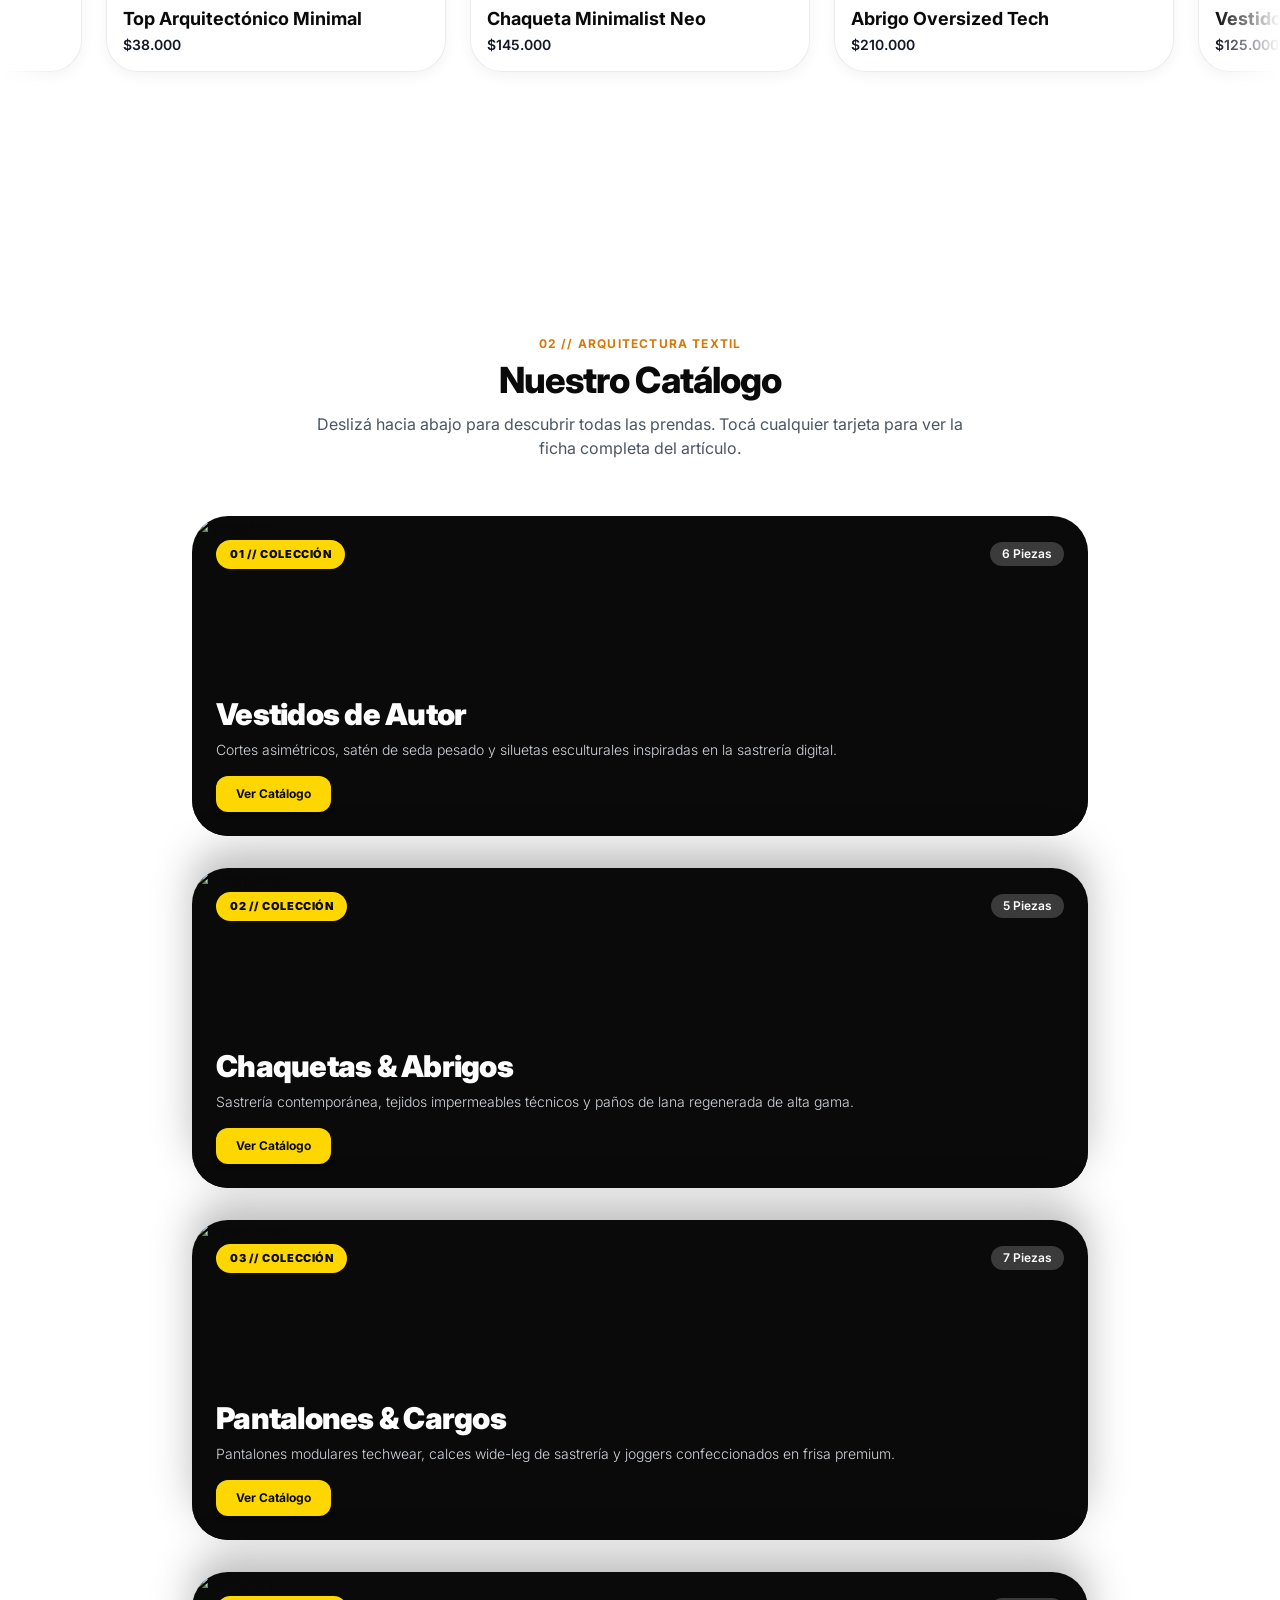
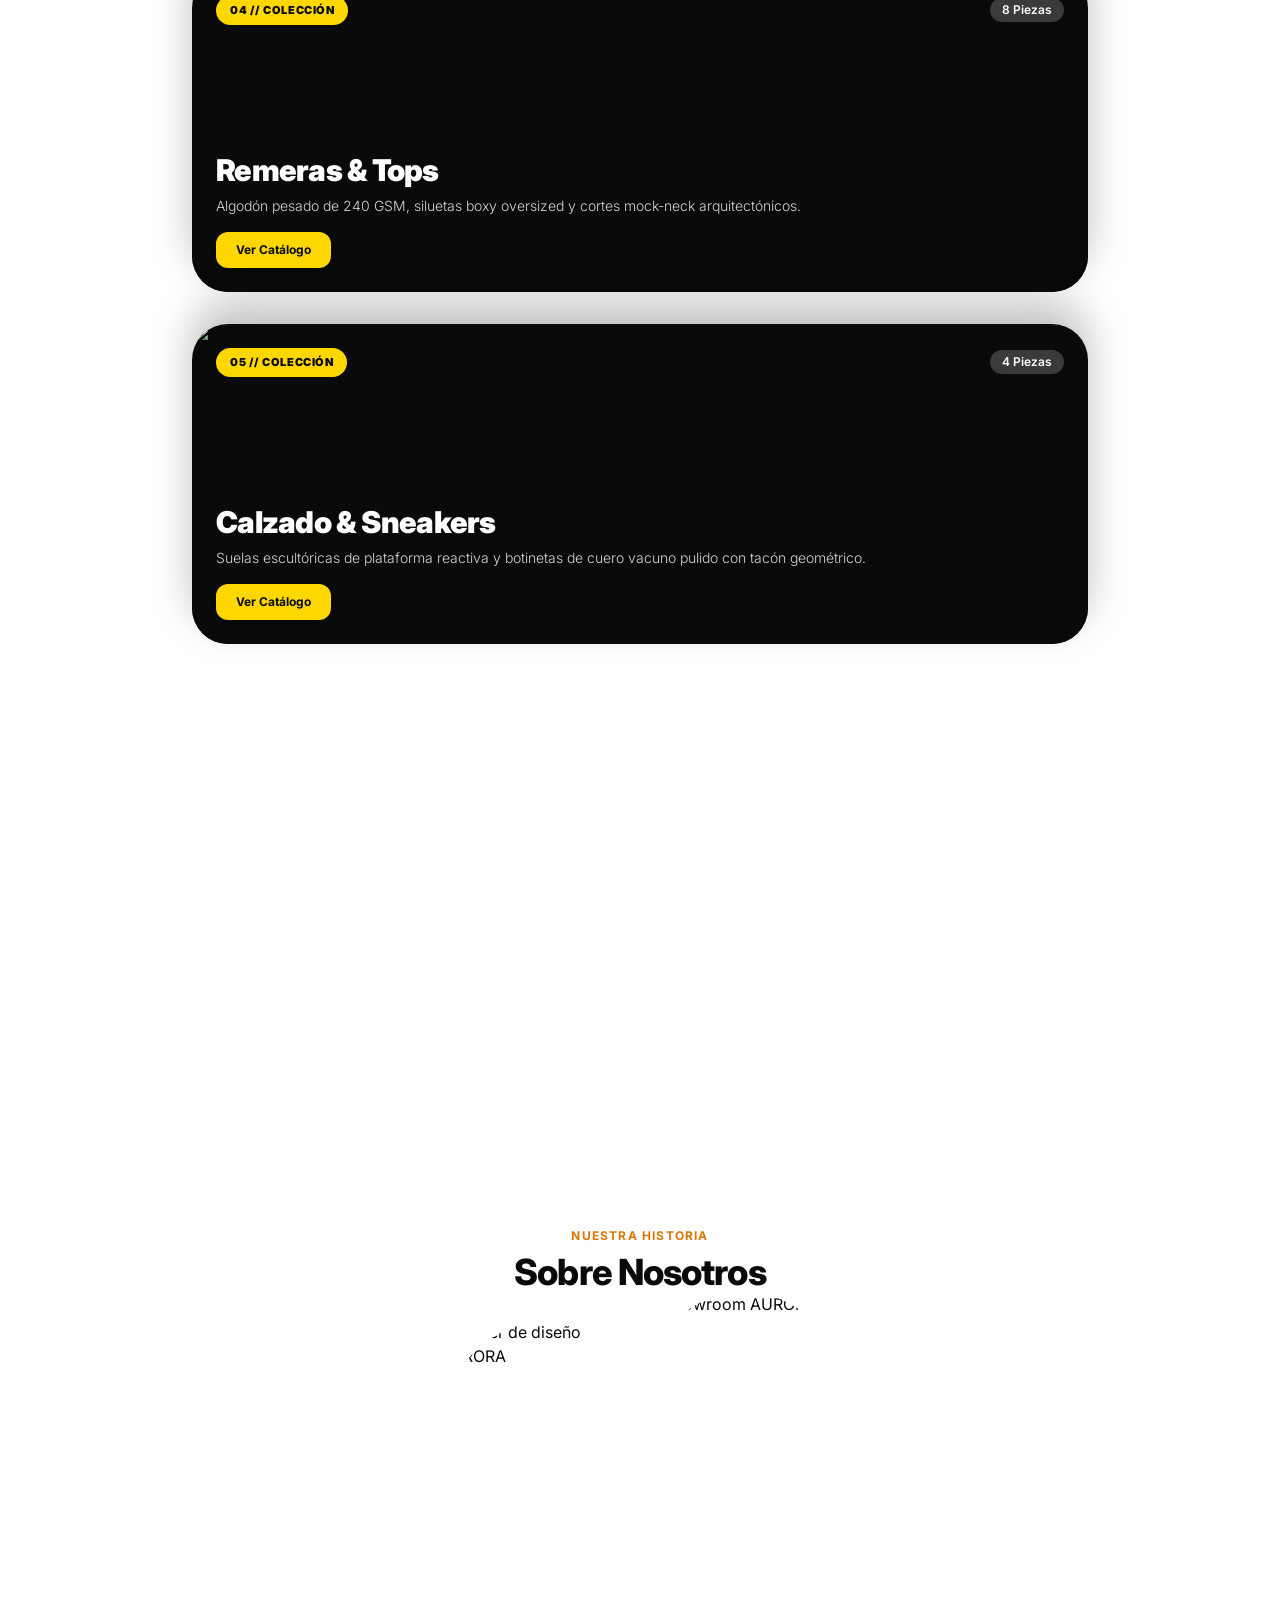
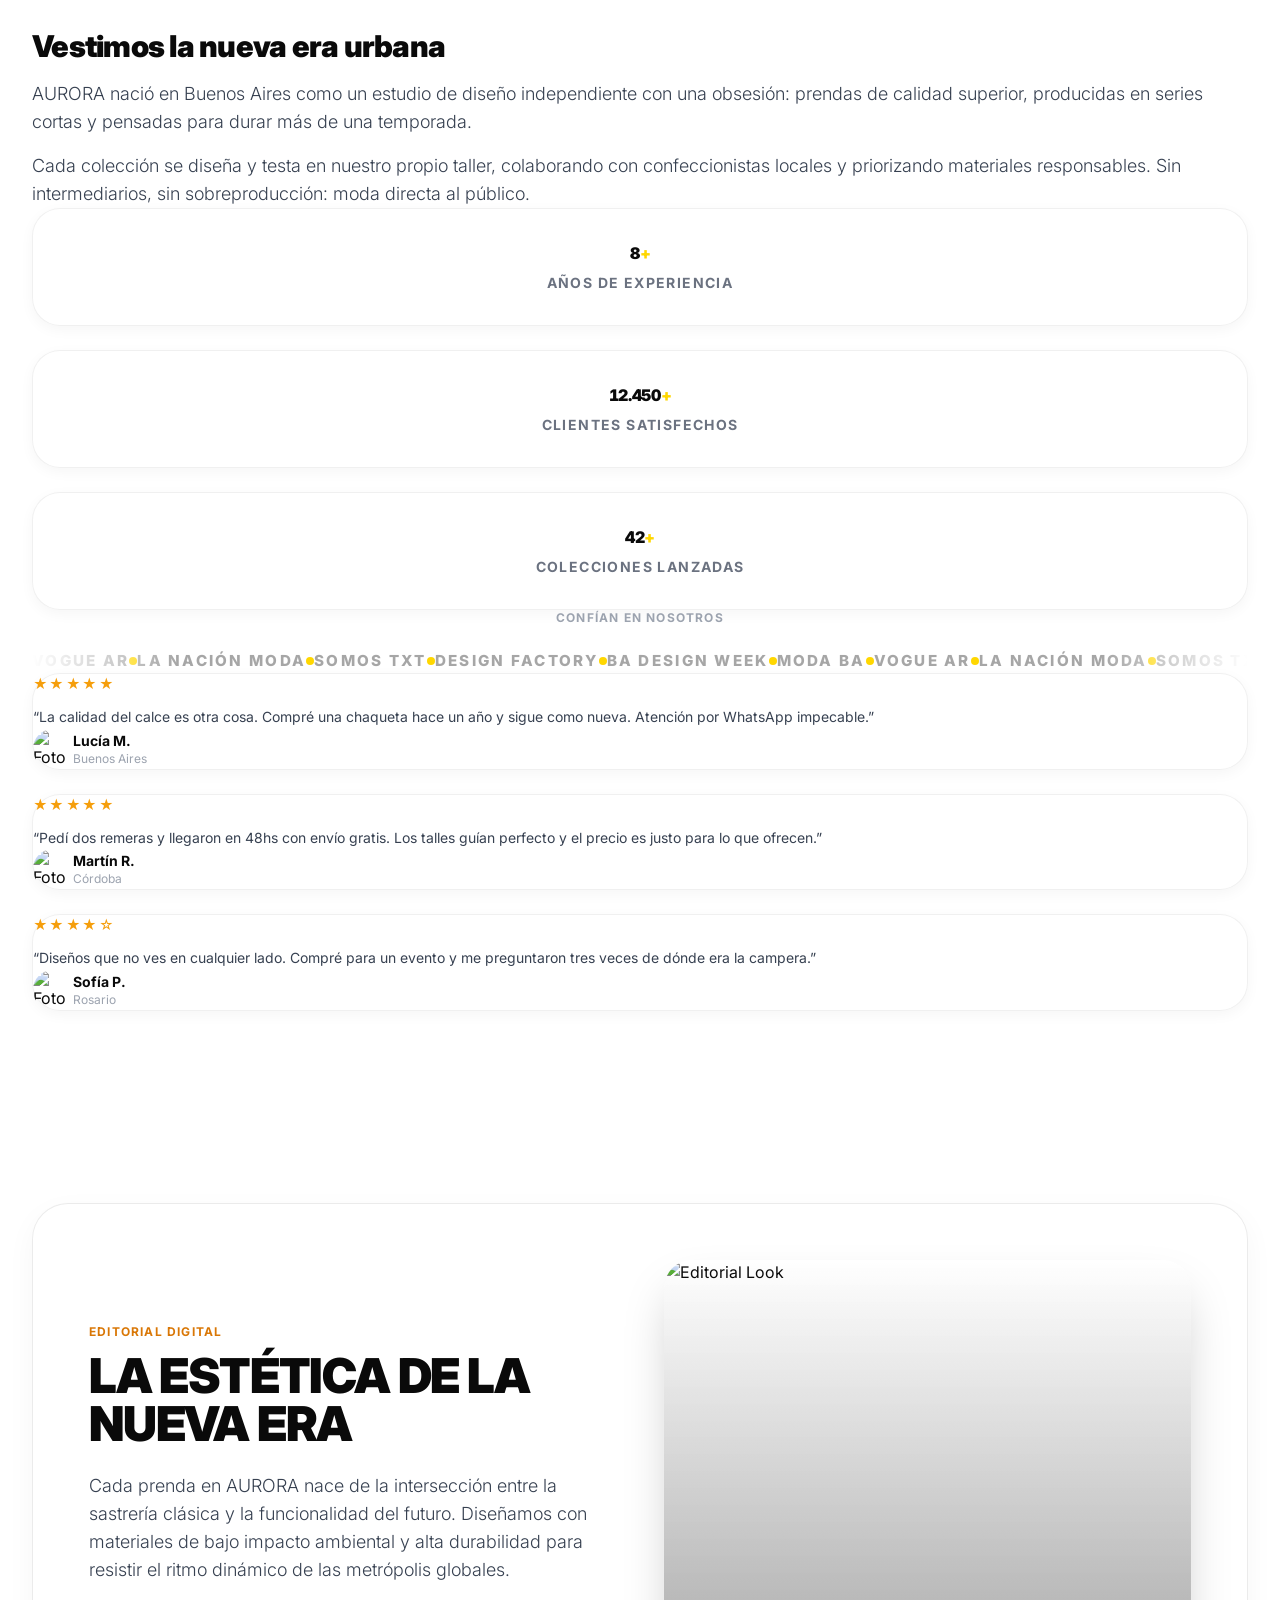
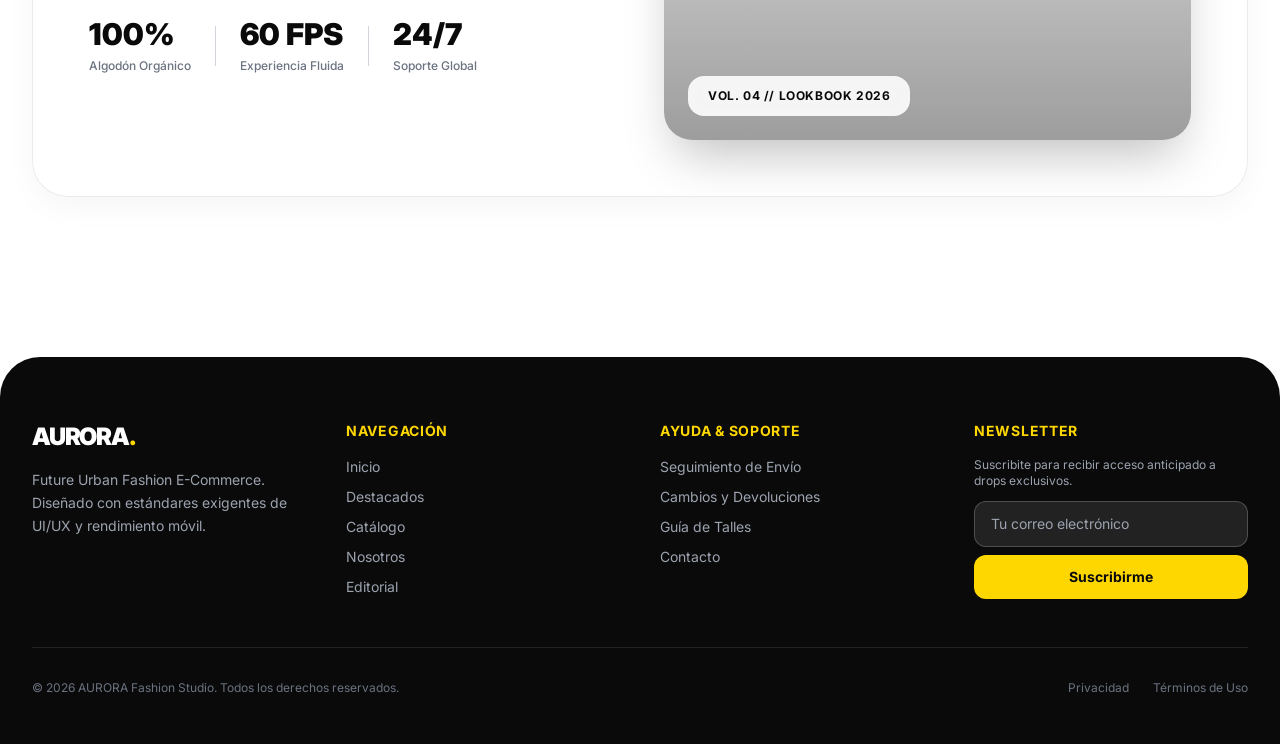
==== commit e8c717b6: "1.2.7: Carrito prolijo + Vaciar + checkout por WhatsApp (wa.me/5491172023171) en landing y producto;" ====
--- a/landing_page_e_commerce.html
+++ b/landing_page_e_commerce.html
@@ -88,6 +88,40 @@
             transition: transform 0.38s cubic-bezier(0.16, 1, 0.3, 1), filter 0.38s ease, opacity 0.38s ease;
             transform-style: preserve-3d;
             will-change: transform;
+        }
+
+        /* ——— Sobre Nosotros ——— */
+        .mask-blob {
+            width: 9rem; height: 11.5rem;
+            border-radius: 58% 42% 55% 45% / 48% 55% 45% 52%;
+            overflow: hidden;
+        }
+        .mask-arch {
+            width: 9rem; height: 14rem;
+            border-radius: 999px 999px 24px 24px;
+            overflow: hidden;
+        }
+        @media (min-width: 640px) {
+            .mask-blob { width: 12rem; height: 15rem; }
+            .mask-arch { width: 12rem; height: 18.5rem; }
+        }
+        .stat-card {
+            background: rgba(255, 255, 255, 0.70);
+            border: 1px solid rgba(0, 0, 0, 0.06);
+            box-shadow: 0 4px 14px rgba(0, 0, 0, 0.04);
+        }
+        .counter { font-variant-numeric: tabular-nums; }
+        .testimonial-card {
+            background: rgba(255, 255, 255, 0.70);
+            border: 1px solid rgba(0, 0, 0, 0.06);
+            box-shadow: 0 4px 14px rgba(0, 0, 0, 0.04);
+        }
+        .logo-marquee { mask-image: linear-gradient(90deg, transparent, #000 12%, #000 88%, transparent); -webkit-mask-image: linear-gradient(90deg, transparent, #000 12%, #000 88%, transparent); }
+        .logo-track { width: max-content; animation: ticker 28s linear infinite; will-change: transform; }
+        .logo-item { font-weight: 800; letter-spacing: 0.15em; text-transform: uppercase; color: rgba(0,0,0,0.35); font-size: 0.95rem; white-space: nowrap; }
+        .logo-track:hover { animation-play-state: paused; }
+        @media (prefers-reduced-motion: reduce) {
+            .logo-track { animation: none; }
         }
 
         /* Cards del carrusel: sin blur (glass) para liberar GPU en gama baja */
@@ -344,6 +378,7 @@
                     <a href="#hero" class="hover:text-brand-black transition-colors">Inicio</a>
                     <a href="#destacados" class="hover:text-brand-black transition-colors">Destacados</a>
                     <a href="#categorias" class="hover:text-brand-black transition-colors">Catálogo</a>
+                    <a href="#nosotros" class="hover:text-brand-black transition-colors">Nosotros</a>
                     <a href="#editorial" class="hover:text-brand-black transition-colors">Editorial</a>
                 </div>
 
@@ -668,6 +703,102 @@
                     </div>
                 </div>
             </article>
+        </div>
+    </section>
+
+    <!-- 5.5 SOBRE NOSOTROS -->
+    <section id="nosotros" class="py-20 sm:py-28 px-4 sm:px-6 lg:px-8 max-w-7xl mx-auto overflow-hidden">
+        <div class="text-center mb-14">
+            <span class="text-xs font-bold tracking-widest text-amber-600 uppercase mb-2 block">Nuestra Historia</span>
+            <h2 class="text-3xl sm:text-4xl font-extrabold tracking-tight">Sobre Nosotros</h2>
+        </div>
+
+        <!-- Imágenes con máscara + descripción -->
+        <div class="grid grid-cols-1 md:grid-cols-2 gap-10 lg:gap-16 items-center">
+            <div class="flex items-center gap-4 sm:gap-6 justify-center md:justify-start">
+                <div class="mask-blob bg-gray-200 shrink-0">
+                    <img src="https://images.unsplash.com/photo-1558769132-cb1aea458c5e?auto=format&fit=crop&w=560&q=70" alt="Atelier de diseño AURORA" class="w-full h-full object-cover" loading="lazy" decoding="async">
+                </div>
+                <div class="mask-arch bg-gray-200 shrink-0">
+                    <img src="https://images.unsplash.com/photo-1441986300917-64674bd600d8?auto=format&fit=crop&w=560&q=70" alt="Showroom AURORA" class="w-full h-full object-cover" loading="lazy" decoding="async">
+                </div>
+            </div>
+            <div>
+                <h3 class="text-2xl sm:text-3xl font-black tracking-tight mb-4">Vestimos la nueva era urbana</h3>
+                <p class="text-gray-700 text-base sm:text-lg font-light leading-relaxed mb-4">
+                    AURORA nació en Buenos Aires como un estudio de diseño independiente con una obsesión:
+                    prendas de calidad superior, producidas en series cortas y pensadas para durar más de una temporada.
+                </p>
+                <p class="text-gray-700 text-base sm:text-lg font-light leading-relaxed">
+                    Cada colección se diseña y testa en nuestro propio taller, colaborando con confeccionistas locales
+                    y priorizando materiales responsables. Sin intermediarios, sin sobreproducción: moda directa al público.
+                </p>
+            </div>
+        </div>
+
+        <!-- Contadores animados -->
+        <div id="about-counters" class="grid grid-cols-1 sm:grid-cols-3 gap-6 mt-16">
+            <div class="stat-card text-center p-8 rounded-[28px]">
+                <div class="text-5xl font-black tracking-tight text-brand-black"><span class="counter" data-target="8">0</span><span class="text-brand-yellow">+</span></div>
+                <p class="mt-2 text-sm font-bold uppercase tracking-widest text-gray-500">Años de Experiencia</p>
+            </div>
+            <div class="stat-card text-center p-8 rounded-[28px]">
+                <div class="text-5xl font-black tracking-tight text-brand-black"><span class="counter" data-target="12500">0</span><span class="text-brand-yellow">+</span></div>
+                <p class="mt-2 text-sm font-bold uppercase tracking-widest text-gray-500">Clientes Satisfechos</p>
+            </div>
+            <div class="stat-card text-center p-8 rounded-[28px]">
+                <div class="text-5xl font-black tracking-tight text-brand-black"><span class="counter" data-target="42">0</span><span class="text-brand-yellow">+</span></div>
+                <p class="mt-2 text-sm font-bold uppercase tracking-widest text-gray-500">Colecciones Lanzadas</p>
+            </div>
+        </div>
+
+        <!-- Marquee de logotipos / socios -->
+        <div class="mt-16">
+            <p class="text-center text-xs font-bold uppercase tracking-widest text-gray-400 mb-6">Confían en nosotros</p>
+            <div class="logo-marquee overflow-hidden">
+                <div class="logo-track flex items-center">
+                    <span class="logo-item">VOGUE AR</span><span class="w-2 h-2 rounded-full bg-brand-yellow shrink-0"></span>
+                    <span class="logo-item">LA NACIÓN MODA</span><span class="w-2 h-2 rounded-full bg-brand-yellow shrink-0"></span>
+                    <span class="logo-item">SOMOS TXT</span><span class="w-2 h-2 rounded-full bg-brand-yellow shrink-0"></span>
+                    <span class="logo-item">DESIGN FACTORY</span><span class="w-2 h-2 rounded-full bg-brand-yellow shrink-0"></span>
+                    <span class="logo-item">BA DESIGN WEEK</span><span class="w-2 h-2 rounded-full bg-brand-yellow shrink-0"></span>
+                    <span class="logo-item">MODA BA</span><span class="w-2 h-2 rounded-full bg-brand-yellow shrink-0"></span>
+                    <span class="logo-item">VOGUE AR</span><span class="w-2 h-2 rounded-full bg-brand-yellow shrink-0"></span>
+                    <span class="logo-item">LA NACIÓN MODA</span><span class="w-2 h-2 rounded-full bg-brand-yellow shrink-0"></span>
+                    <span class="logo-item">SOMOS TXT</span><span class="w-2 h-2 rounded-full bg-brand-yellow shrink-0"></span>
+                    <span class="logo-item">DESIGN FACTORY</span><span class="w-2 h-2 rounded-full bg-brand-yellow shrink-0"></span>
+                    <span class="logo-item">BA DESIGN WEEK</span><span class="w-2 h-2 rounded-full bg-brand-yellow shrink-0"></span>
+                    <span class="logo-item">MODA BA</span><span class="w-2 h-2 rounded-full bg-brand-yellow shrink-0"></span>
+                </div>
+            </div>
+        </div>
+
+        <!-- Testimonios -->
+        <div class="mt-16 grid grid-cols-1 md:grid-cols-3 gap-6">
+            <figure class="testimonial-card p-7 rounded-[28px]">
+                <div class="text-amber-500 text-sm tracking-widest mb-3" aria-label="5 de 5 estrellas">★★★★★</div>
+                <blockquote class="text-gray-700 text-sm leading-relaxed mb-5">“La calidad del calce es otra cosa. Compré una chaqueta hace un año y sigue como nueva. Atención por WhatsApp impecable.”</blockquote>
+                <figcaption class="flex items-center gap-3">
+                    <img src="https://images.unsplash.com/photo-1494790108377-be9c29b29330?auto=format&fit=crop&w=96&q=70" alt="Foto de Lucía M." class="w-10 h-10 rounded-full object-cover" loading="lazy" decoding="async">
+                    <div><p class="text-sm font-bold text-brand-black">Lucía M.</p><p class="text-xs text-gray-400">Buenos Aires</p></div>
+                </figcaption>
+            </figure>
+            <figure class="testimonial-card p-7 rounded-[28px]">
+                <div class="text-amber-500 text-sm tracking-widest mb-3" aria-label="5 de 5 estrellas">★★★★★</div>
+                <blockquote class="text-gray-700 text-sm leading-relaxed mb-5">“Pedí dos remeras y llegaron en 48hs con envío gratis. Los talles guían perfecto y el precio es justo para lo que ofrecen.”</blockquote>
+                <figcaption class="flex items-center gap-3">
+                    <img src="https://images.unsplash.com/photo-1507003211169-0a1dd7228f2d?auto=format&fit=crop&w=96&q=70" alt="Foto de Martín R." class="w-10 h-10 rounded-full object-cover" loading="lazy" decoding="async">
+                    <div><p class="text-sm font-bold text-brand-black">Martín R.</p><p class="text-xs text-gray-400">Córdoba</p></div>
+                </figcaption>
+            </figure>
+            <figure class="testimonial-card p-7 rounded-[28px]">
+                <div class="text-amber-500 text-sm tracking-widest mb-3" aria-label="4 de 5 estrellas">★★★★☆</div>
+                <blockquote class="text-gray-700 text-sm leading-relaxed mb-5">“Diseños que no ves en cualquier lado. Compré para un evento y me preguntaron tres veces de dónde era la campera.”</blockquote>
+                <figcaption class="flex items-center gap-3">
+                    <img src="https://images.unsplash.com/photo-1438761681033-6461ffad8d80?auto=format&fit=crop&w=96&q=70" alt="Foto de Sofía P." class="w-10 h-10 rounded-full object-cover" loading="lazy" decoding="async">
+                    <div><p class="text-sm font-bold text-brand-black">Sofía P.</p><p class="text-xs text-gray-400">Rosario</p></div>
+                </figcaption>
+            </figure>
         </div>
     </section>
 
@@ -723,6 +854,7 @@
                         <li><a href="#hero" class="hover:text-white transition-colors">Inicio</a></li>
                         <li><a href="#destacados" class="hover:text-white transition-colors">Destacados</a></li>
                         <li><a href="#categorias" class="hover:text-white transition-colors">Catálogo</a></li>
+                        <li><a href="#nosotros" class="hover:text-white transition-colors">Nosotros</a></li>
                         <li><a href="#editorial" class="hover:text-white transition-colors">Editorial</a></li>
                     </ul>
                 </div>
@@ -854,11 +986,16 @@
                     <span id="cart-total" class="text-brand-black">$0</span>
                 </div>
             </div>
-            <button onclick="checkoutCart()" class="w-full bg-brand-yellow hover:bg-brand-yellowHover text-brand-black font-extrabold py-4 rounded-2xl text-sm transition-all shadow-lg active:scale-95 flex items-center justify-center space-x-2">
-                <span>Finalizar Compra</span>
-                <svg class="w-4 h-4" fill="none" stroke="currentColor" viewBox="0 0 24 24"><path stroke-linecap="round" stroke-linejoin="round" stroke-width="2.5" d="M14 5l7 7m0 0l-7 7m7-7H3"></path></svg>
-            </button>
-            <p class="text-[11px] text-center text-gray-400">Transacciones seguras SSL con garantía de satisfacción de 30 días.</p>
+            <div class="flex items-center gap-2">
+                <button onclick="clearCart()" class="bg-white hover:bg-gray-100 border border-gray-200 text-gray-700 px-4 py-3 rounded-2xl font-bold text-xs transition-colors shrink-0">
+                    Vaciar
+                </button>
+                <button onclick="checkoutCart()" class="flex-1 bg-brand-yellow hover:bg-brand-yellowHover text-brand-black font-extrabold py-4 rounded-2xl text-sm transition-all shadow-lg active:scale-95 flex items-center justify-center space-x-2">
+                    <span>Finalizar Compra</span>
+                    <svg class="w-4 h-4" fill="none" stroke="currentColor" viewBox="0 0 24 24"><path stroke-linecap="round" stroke-linejoin="round" stroke-width="2.5" d="M14 5l7 7m0 0l-7 7m7-7H3"></path></svg>
+                </button>
+            </div>
+            <p class="text-[11px] text-center text-gray-400">Confirmás tu pedido por WhatsApp con envío y pago coordinados.</p>
         </div>
     </aside>
 
@@ -910,6 +1047,42 @@
             initCartEvents();
             initFilterListeners();
             initHeaderButtons();
+            initAboutCounters();
+        }
+
+        // Contadores animados de "Sobre Nosotros" (un solo IntersectionObserver, se desobserva al terminar)
+        function initAboutCounters() {
+            const counters = document.querySelectorAll('#about-counters .counter');
+            if (counters.length === 0) return;
+            const prefersReduced = window.matchMedia('(prefers-reduced-motion: reduce)').matches;
+
+            const animate = (el) => {
+                const target = parseInt(el.dataset.target, 10) || 0;
+                if (prefersReduced) { el.textContent = target.toLocaleString('es-AR'); return; }
+                const duration = 1600;
+                const start = performance.now();
+                const step = (now) => {
+                    const p = Math.min((now - start) / duration, 1);
+                    const eased = 1 - Math.pow(1 - p, 3); // easeOutCubic
+                    el.textContent = Math.round(target * eased).toLocaleString('es-AR');
+                    if (p < 1) requestAnimationFrame(step);
+                };
+                requestAnimationFrame(step);
+            };
+
+            if (!('IntersectionObserver' in window)) {
+                counters.forEach(el => el.textContent = (parseInt(el.dataset.target, 10) || 0).toLocaleString('es-AR'));
+                return;
+            }
+            const io = new IntersectionObserver((entries) => {
+                entries.forEach(entry => {
+                    if (entry.isIntersecting) {
+                        animate(entry.target);
+                        io.unobserve(entry.target);
+                    }
+                });
+            }, { threshold: 0.4 });
+            counters.forEach(el => io.observe(el));
         }
 
         if (document.readyState === 'loading') {
@@ -1413,25 +1586,26 @@
                 if (!prod) return;
 
                 const itemRow = document.createElement('div');
-                itemRow.className = "flex items-center space-x-4 bg-gray-50 p-3.5 rounded-2xl border border-gray-100";
+                itemRow.className = "flex items-start gap-3 bg-gray-50 rounded-2xl border border-gray-100 p-3 relative";
 
                 itemRow.innerHTML = `
                     <div class="w-16 h-16 rounded-xl overflow-hidden bg-gray-200 shrink-0">
                         <img src="${prod.images ? prod.images[0] : prod.img}" alt="${prod.name}" class="w-full h-full object-cover" loading="lazy" decoding="async">
                     </div>
-                    <div class="flex-1 min-w-0">
-                        <h4 class="font-bold text-xs text-brand-black truncate">${prod.name}</h4>
-                        <div class="flex items-center space-x-2 mt-0.5">
+                    <div class="flex-1 min-w-0 pr-1">
+                        <h4 class="font-bold text-xs text-brand-black truncate pr-6">${prod.name}</h4>
+                        <div class="flex items-center gap-1.5 mt-1">
                             <span class="text-xs font-semibold text-gray-900">${formatMoney(prod.price)}</span>
                             <span class="text-[10px] font-bold bg-gray-200 text-gray-700 px-1.5 py-0.5 rounded">Talle: ${item.size || 'M'}</span>
                         </div>
-                        <div class="flex items-center space-x-2 mt-2">
-                            <button onclick="updateItemQuantity('${prod.id}', -1, '${item.size || ''}')" class="w-6 h-6 rounded-md bg-white border border-gray-200 flex items-center justify-center text-xs font-bold hover:bg-gray-100 transition-colors" aria-label="Disminuir cantidad">-</button>
-                            <span class="text-xs font-bold text-gray-800">${item.quantity}</span>
+                        <div class="flex items-center gap-2 mt-2">
+                            <button onclick="updateItemQuantity('${prod.id}', -1, '${item.size || ''}')" class="w-6 h-6 rounded-md bg-white border border-gray-200 flex items-center justify-center text-xs font-bold hover:bg-gray-100 transition-colors pointer-events-auto" aria-label="Disminuir cantidad">−</button>
+                            <span class="text-xs font-bold text-gray-800 min-w-4 text-center">${item.quantity}</span>
                             <button onclick="updateItemQuantity('${prod.id}', 1, '${item.size || ''}')" class="w-6 h-6 rounded-md bg-white border border-gray-200 flex items-center justify-center text-xs font-bold hover:bg-gray-100 transition-colors" aria-label="Aumentar cantidad">+</button>
+                            <span class="ml-auto text-xs font-extrabold text-gray-900">${formatMoney(prod.price * item.quantity)}</span>
                         </div>
                     </div>
-                    <button onclick="removeItem('${prod.id}', '${item.size || ''}')" class="p-2 text-gray-400 hover:text-red-500 transition-colors" aria-label="Eliminar producto">
+                    <button onclick="removeItem('${prod.id}', '${item.size || ''}')" class="absolute top-3 right-3 p-1 text-gray-400 hover:text-red-500 transition-colors" aria-label="Eliminar producto">
                         <svg class="w-4 h-4" fill="none" stroke="currentColor" viewBox="0 0 24 24"><path stroke-linecap="round" stroke-linejoin="round" stroke-width="2" d="M19 7l-.867 12.142A2 2 0 0116.138 21H7.862a2 2 0 01-1.995-1.858L5 7m5 4v6m4-6v6m1-10V4a1 1 0 00-1-1h-4a1 1 0 00-1 1v3M4 7h16"></path></svg>
                     </button>
                 `;
@@ -1439,16 +1613,33 @@
             });
         }
 
+        // Vaciar carrito completo
+        function clearCart() {
+            if (CART.length === 0) return;
+            CART = [];
+            saveStoredCart(CART);
+            initCartUI();
+            renderCartItems();
+            showNotification('Carrito vaciado');
+        }
+
+        // Finalizar compra: redirige a WhatsApp con el resumen del pedido
         function checkoutCart() {
-            showNotification('Redirigiendo a pasarela de pagos segura...');
-            setTimeout(() => {
-                alert(`Orden confirmada por un total de ${getCartElements().cartTotalEl.textContent}. ¡Gracias por elegir AURORA!`);
-                CART = [];
-                saveStoredCart(CART);
-                initCartUI();
-                renderCartItems();
-                closeCartDrawer();
-            }, 800);
+            if (CART.length === 0) return;
+            const WHATSAPP_NUMBER = '5491172023171';
+            const lines = [];
+            let total = 0;
+            CART.forEach(item => {
+                const prod = PRODUCTS_DATA.find(p => p.id === item.id);
+                if (!prod) return;
+                const subtotal = prod.price * item.quantity;
+                total += subtotal;
+                lines.push(`• ${item.quantity}x ${prod.name} (Talle: ${item.size || 'M'}) — ${formatMoney(subtotal)}`);
+            });
+            lines.push('');
+            lines.push(`Total: ${formatMoney(total)}`);
+            const message = encodeURIComponent(`Hola AURORA! Quiero finalizar mi compra 🛍️\n\n${lines.join('\n')}`);
+            window.open(`https://wa.me/${WHATSAPP_NUMBER}?text=${message}`, '_blank', 'noopener');
         }
 
         // ==========================================
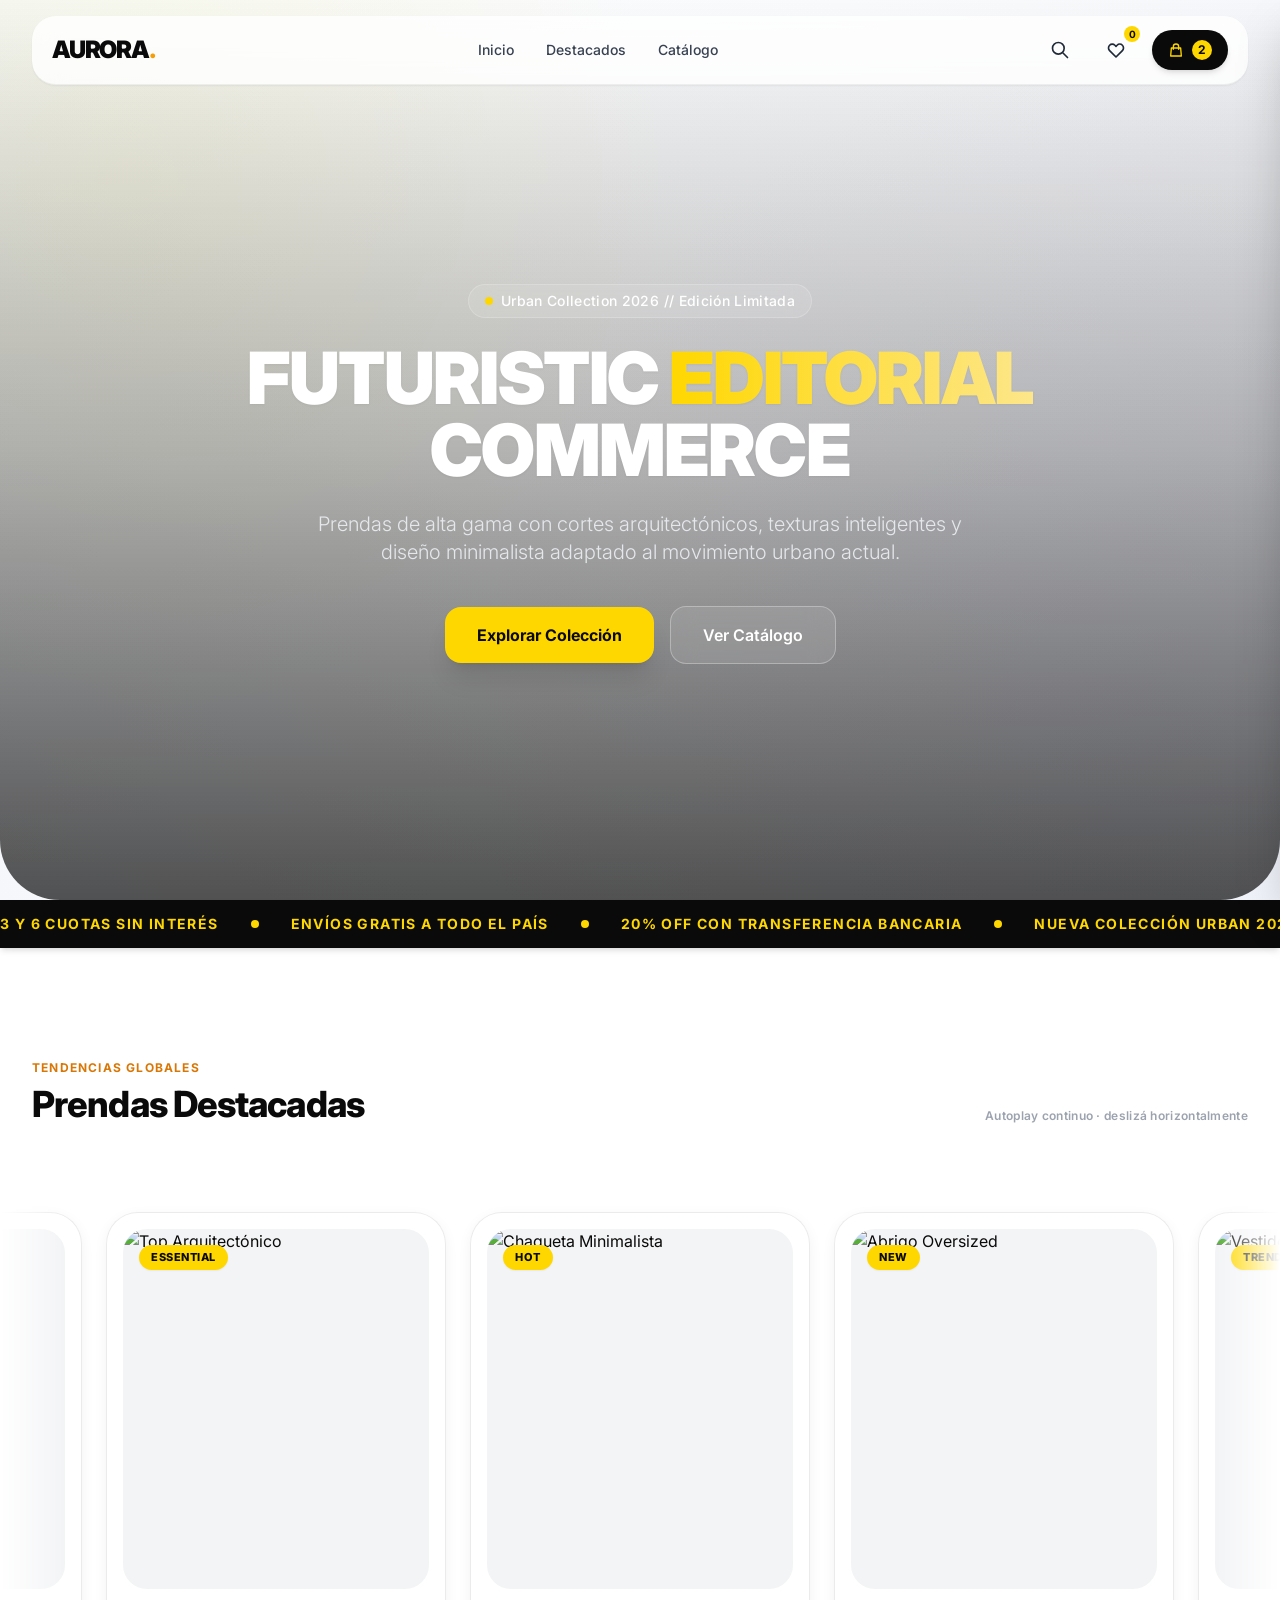
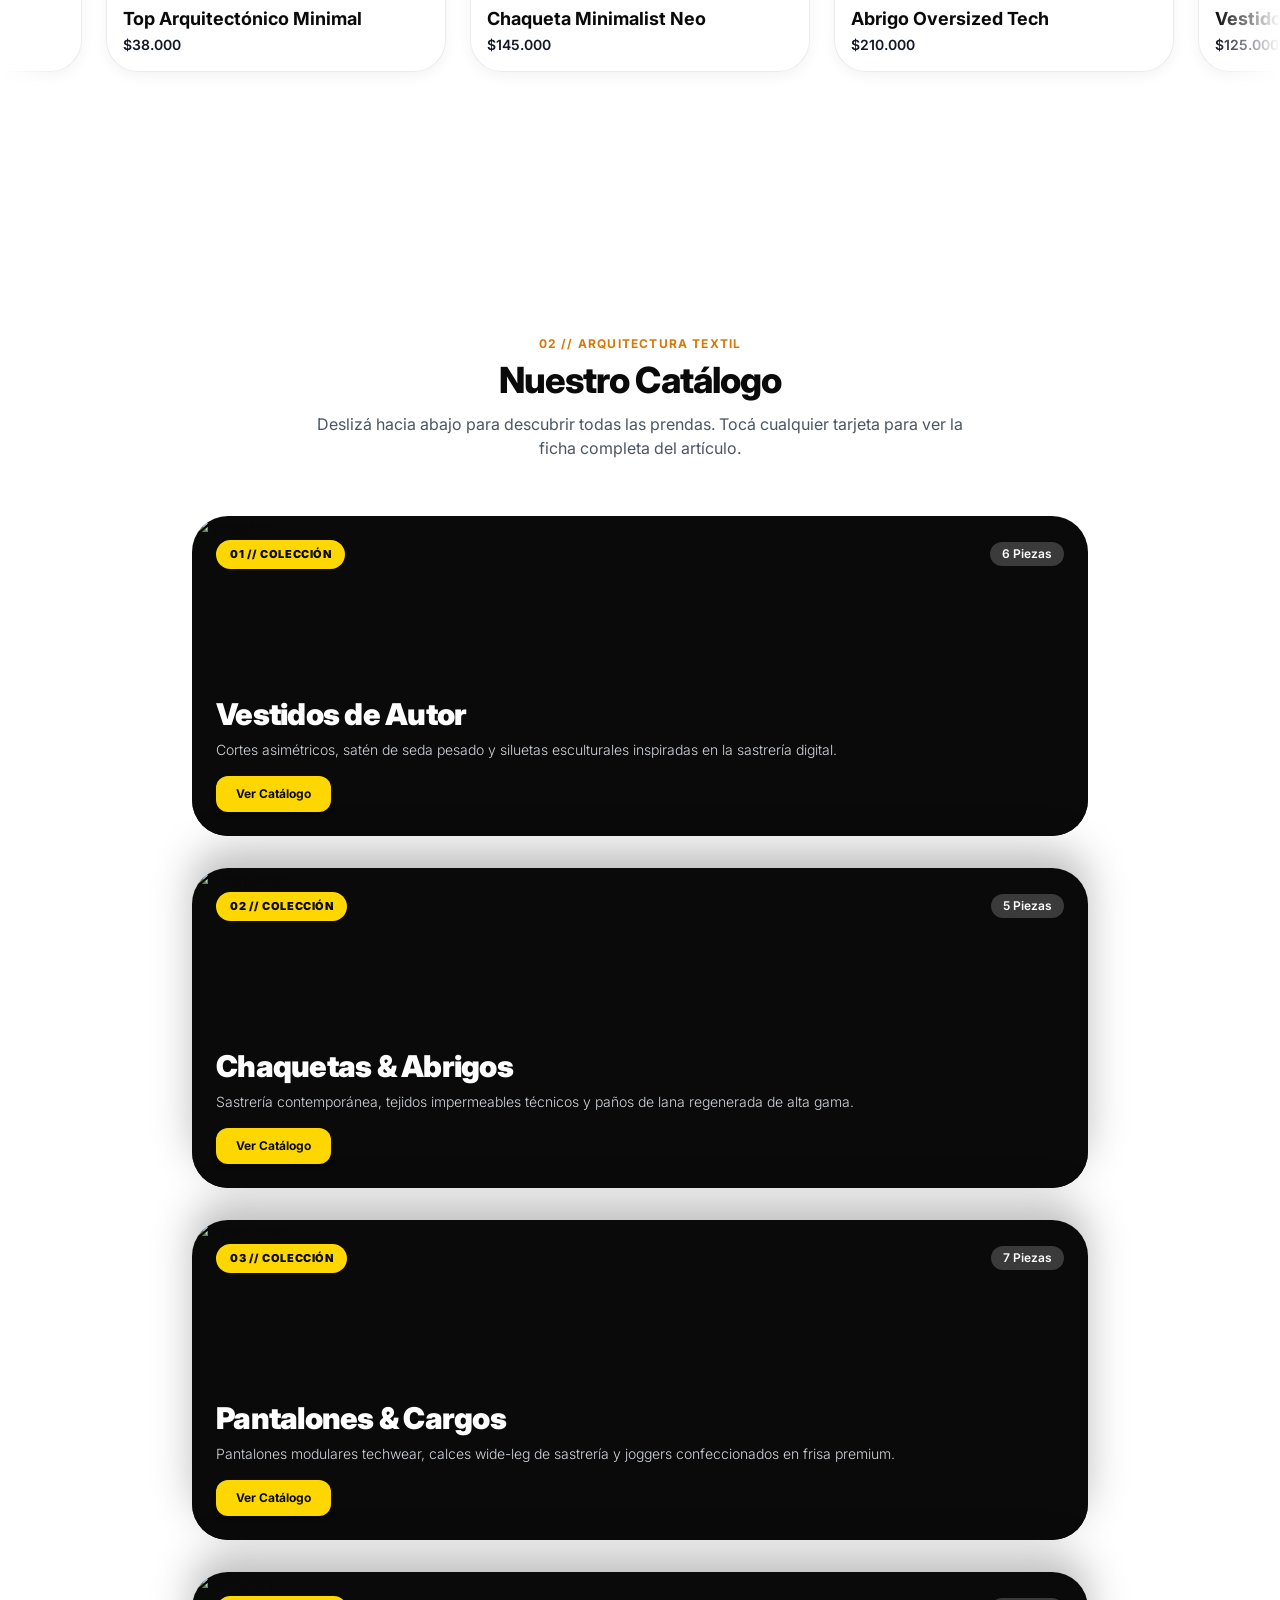
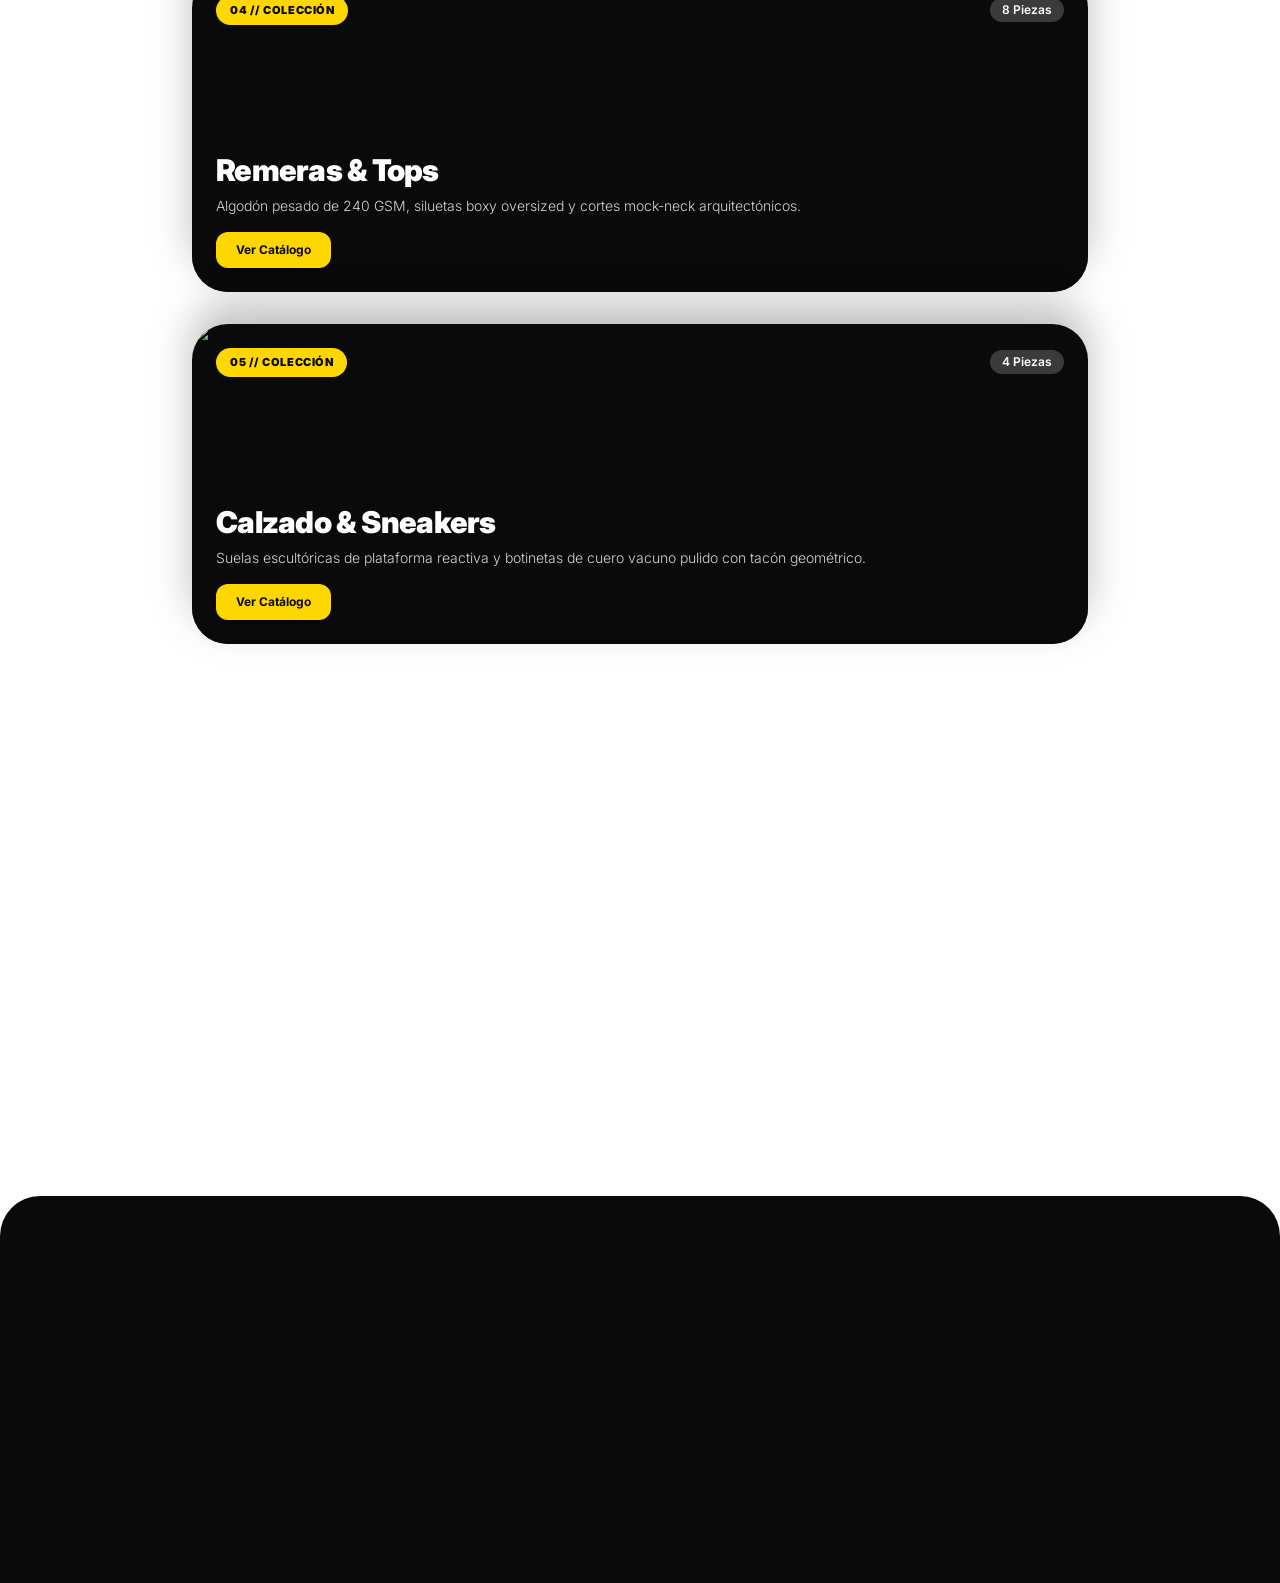
==== commit 431fd104: "1.4.0: Auditoría WPO Senior, optimizaciones de CPU/batería, debounce en búsqueda y dimensiones CLS" ====
--- a/landing_page_e_commerce.html
+++ b/landing_page_e_commerce.html
@@ -3,10 +3,15 @@
 <head>
     <meta charset="UTF-8">
     <meta name="viewport" content="width=device-width, initial-scale=1.0">
+    <meta name="description" content="AURORA Studio — Tienda online de indumentaria urbana contemporánea. Colección futurista de alta costura, compras en cuotas sin interés y envíos a todo el país.">
+    <meta name="theme-color" content="#0A0A0A">
     <title>AURORA // Future Urban Fashion E-Commerce</title>
     <!-- Tailwind estático precompilado (elimina el runtime JIT de cdn.tailwindcss.com en producción) -->
     <link rel="stylesheet" href="tailwind_landing.css">
     <!-- Fuentes: preconexión temprana + Inter variable (1 archivo para todos los pesos 300–900) -->
+    <!-- Optimización de Red y Recursos Críticos -->
+    <link rel="preconnect" href="https://images.unsplash.com">
+    <link rel="dns-prefetch" href="https://images.unsplash.com">
     <link rel="preconnect" href="https://fonts.googleapis.com">
     <link rel="preconnect" href="https://fonts.gstatic.com" crossorigin>
     <link rel="stylesheet" href="https://fonts.googleapis.com/css2?family=Inter:wght@300..900&display=swap">
@@ -41,13 +46,7 @@
         }
 
         /* Glassmorphism General */
-        .glass-panel {
-            background: rgba(255, 255, 255, 0.72);
-            backdrop-filter: blur(14px);
-            -webkit-backdrop-filter: blur(14px);
-            border: 1px solid rgba(0, 0, 0, 0.08);
-            box-shadow: 0 10px 30px 0 rgba(0, 0, 0, 0.04);
-        }
+        
 
         .glass-nav {
             background: rgba(255, 255, 255, 0.82);
@@ -90,38 +89,10 @@
             will-change: transform;
         }
 
-        /* ——— Sobre Nosotros ——— */
-        .mask-blob {
-            width: 9rem; height: 11.5rem;
-            border-radius: 58% 42% 55% 45% / 48% 55% 45% 52%;
-            overflow: hidden;
-        }
-        .mask-arch {
-            width: 9rem; height: 14rem;
-            border-radius: 999px 999px 24px 24px;
-            overflow: hidden;
-        }
-        @media (min-width: 640px) {
-            .mask-blob { width: 12rem; height: 15rem; }
-            .mask-arch { width: 12rem; height: 18.5rem; }
-        }
-        .stat-card {
-            background: rgba(255, 255, 255, 0.70);
-            border: 1px solid rgba(0, 0, 0, 0.06);
-            box-shadow: 0 4px 14px rgba(0, 0, 0, 0.04);
-        }
-        .counter { font-variant-numeric: tabular-nums; }
-        .testimonial-card {
-            background: rgba(255, 255, 255, 0.70);
-            border: 1px solid rgba(0, 0, 0, 0.06);
-            box-shadow: 0 4px 14px rgba(0, 0, 0, 0.04);
-        }
-        .logo-marquee { mask-image: linear-gradient(90deg, transparent, #000 12%, #000 88%, transparent); -webkit-mask-image: linear-gradient(90deg, transparent, #000 12%, #000 88%, transparent); }
-        .logo-track { width: max-content; animation: ticker 28s linear infinite; will-change: transform; }
-        .logo-item { font-weight: 800; letter-spacing: 0.15em; text-transform: uppercase; color: rgba(0,0,0,0.35); font-size: 0.95rem; white-space: nowrap; }
-        .logo-track:hover { animation-play-state: paused; }
-        @media (prefers-reduced-motion: reduce) {
-            .logo-track { animation: none; }
+        /* ——— Performance & Rendering Optimizations ——— */
+        .cv-auto {
+            content-visibility: auto;
+            contain-intrinsic-size: 1px 700px;
         }
 
         /* Cards del carrusel: sin blur (glass) para liberar GPU en gama baja */
@@ -378,8 +349,6 @@
                     <a href="#hero" class="hover:text-brand-black transition-colors">Inicio</a>
                     <a href="#destacados" class="hover:text-brand-black transition-colors">Destacados</a>
                     <a href="#categorias" class="hover:text-brand-black transition-colors">Catálogo</a>
-                    <a href="#nosotros" class="hover:text-brand-black transition-colors">Nosotros</a>
-                    <a href="#editorial" class="hover:text-brand-black transition-colors">Editorial</a>
                 </div>
 
                 <!-- Accesos Rápidos (Buscador, Favoritos, Carrito) -->
@@ -404,7 +373,7 @@
     <section id="hero" class="relative min-h-[92vh] sm:min-h-screen flex items-center justify-center pt-24 pb-12 px-4 sm:px-6 lg:px-8">
         <div class="absolute inset-0 w-full h-full overflow-hidden z-0 rounded-b-[40px] sm:rounded-b-[60px]">
             <!-- Video Background Autoplay Loop sin sonido con poster de carga rápida -->
-            <video autoplay muted loop playsinline poster="https://images.unsplash.com/photo-1515886657613-9f3515b0c78f?auto=format&fit=crop&q=80&w=1400" class="w-full h-full object-cover filter brightness-90">
+            <video autoplay muted loop playsinline poster="https://images.unsplash.com/photo-1515886657613-9f3515b0c78f?auto=format&fit=crop&q=80&w=800&q=75" class="w-full h-full object-cover filter brightness-90" preload="metadata">
                 <source src="https://assets.mixkit.co/videos/preview/mixkit-models-walking-on-a-catwalk-41584-large.mp4" type="video/mp4">
                 Tu navegador no soporta video HTML5.
             </video>
@@ -486,7 +455,7 @@
                 <div class="carousel-card shrink-0 w-[280px] sm:w-[340px] rounded-[32px] carousel-flat p-4 relative group" data-index="0">
                     <div class="absolute top-8 left-8 z-20 bg-brand-yellow text-brand-black text-[11px] font-extrabold px-3 py-1 rounded-full uppercase tracking-wider shadow-sm">HOT</div>
                     <a href="producto.html?id=chaq-01" class="block relative w-full h-[360px] rounded-[24px] overflow-hidden mb-4 bg-gray-100">
-                        <img src="https://images.unsplash.com/photo-1515886657613-9f3515b0c78f?auto=format&fit=crop&q=80&w=800" alt="Chaqueta Minimalista" class="w-full h-full object-cover group-hover:scale-105 transition-transform duration-500" onerror="this.src='https://placehold.co/400x500/F0F0F0/0A0A0A?text=Aurora+Fashion'" loading="lazy" decoding="async">
+                        <img src="https://images.unsplash.com/photo-1515886657613-9f3515b0c78f?auto=format&fit=crop&q=80&w=500&q=75" alt="Chaqueta Minimalista" width="280" height="360" class="w-full h-full object-cover group-hover:scale-105 transition-transform duration-500" onerror="this.src='https://placehold.co/400x500/F0F0F0/0A0A0A?text=Aurora+Fashion'" loading="lazy" decoding="async">
                     </a>
                     <div>
                         <a href="producto.html?id=chaq-01" class="block">
@@ -500,7 +469,7 @@
                 <div class="carousel-card shrink-0 w-[280px] sm:w-[340px] rounded-[32px] carousel-flat p-4 relative group" data-index="1">
                     <div class="absolute top-8 left-8 z-20 bg-brand-yellow text-brand-black text-[11px] font-extrabold px-3 py-1 rounded-full uppercase tracking-wider shadow-sm">NEW</div>
                     <a href="producto.html?id=abr-01" class="block relative w-full h-[360px] rounded-[24px] overflow-hidden mb-4 bg-gray-100">
-                        <img src="https://images.unsplash.com/photo-1539109136881-3be0616acf4b?auto=format&fit=crop&q=80&w=800" alt="Abrigo Oversized" class="w-full h-full object-cover group-hover:scale-105 transition-transform duration-500" onerror="this.src='https://placehold.co/400x500/F0F0F0/0A0A0A?text=Aurora+Fashion'" loading="lazy" decoding="async">
+                        <img src="https://images.unsplash.com/photo-1539109136881-3be0616acf4b?auto=format&fit=crop&q=80&w=500&q=75" alt="Abrigo Oversized" width="280" height="360" class="w-full h-full object-cover group-hover:scale-105 transition-transform duration-500" onerror="this.src='https://placehold.co/400x500/F0F0F0/0A0A0A?text=Aurora+Fashion'" loading="lazy" decoding="async">
                     </a>
                     <div>
                         <a href="producto.html?id=abr-01" class="block">
@@ -514,7 +483,7 @@
                 <div class="carousel-card shrink-0 w-[280px] sm:w-[340px] rounded-[32px] carousel-flat p-4 relative group" data-index="2">
                     <div class="absolute top-8 left-8 z-20 bg-brand-yellow text-brand-black text-[11px] font-extrabold px-3 py-1 rounded-full uppercase tracking-wider shadow-sm">TREND</div>
                     <a href="producto.html?id=vest-01" class="block relative w-full h-[360px] rounded-[24px] overflow-hidden mb-4 bg-gray-100">
-                        <img src="https://images.unsplash.com/photo-1509631179647-0177331693ae?auto=format&fit=crop&q=80&w=800" alt="Vestido Editorial" class="w-full h-full object-cover group-hover:scale-105 transition-transform duration-500" onerror="this.src='https://placehold.co/400x500/F0F0F0/0A0A0A?text=Aurora+Fashion'" loading="lazy" decoding="async">
+                        <img src="https://images.unsplash.com/photo-1509631179647-0177331693ae?auto=format&fit=crop&q=80&w=500&q=75" alt="Vestido Editorial" width="280" height="360" class="w-full h-full object-cover group-hover:scale-105 transition-transform duration-500" onerror="this.src='https://placehold.co/400x500/F0F0F0/0A0A0A?text=Aurora+Fashion'" loading="lazy" decoding="async">
                     </a>
                     <div>
                         <a href="producto.html?id=vest-01" class="block">
@@ -528,7 +497,7 @@
                 <div class="carousel-card shrink-0 w-[280px] sm:w-[340px] rounded-[32px] carousel-flat p-4 relative group" data-index="3">
                     <div class="absolute top-8 left-8 z-20 bg-brand-yellow text-brand-black text-[11px] font-extrabold px-3 py-1 rounded-full uppercase tracking-wider shadow-sm">LIMITED</div>
                     <a href="producto.html?id=pant-01" class="block relative w-full h-[360px] rounded-[24px] overflow-hidden mb-4 bg-gray-100">
-                        <img src="https://images.unsplash.com/photo-1490481651871-ab68de25d43d?auto=format&fit=crop&q=80&w=800" alt="Pantalón Cargo Tech" class="w-full h-full object-cover group-hover:scale-105 transition-transform duration-500" onerror="this.src='https://placehold.co/400x500/F0F0F0/0A0A0A?text=Aurora+Fashion'" loading="lazy" decoding="async">
+                        <img src="https://images.unsplash.com/photo-1490481651871-ab68de25d43d?auto=format&fit=crop&q=80&w=500&q=75" alt="Pantalón Cargo Tech" width="280" height="360" class="w-full h-full object-cover group-hover:scale-105 transition-transform duration-500" onerror="this.src='https://placehold.co/400x500/F0F0F0/0A0A0A?text=Aurora+Fashion'" loading="lazy" decoding="async">
                     </a>
                     <div>
                         <a href="producto.html?id=pant-01" class="block">
@@ -542,7 +511,7 @@
                 <div class="carousel-card shrink-0 w-[280px] sm:w-[340px] rounded-[32px] carousel-flat p-4 relative group" data-index="4">
                     <div class="absolute top-8 left-8 z-20 bg-brand-yellow text-brand-black text-[11px] font-extrabold px-3 py-1 rounded-full uppercase tracking-wider shadow-sm">DROP</div>
                     <a href="producto.html?id=calz-01" class="block relative w-full h-[360px] rounded-[24px] overflow-hidden mb-4 bg-gray-100">
-                        <img src="https://images.unsplash.com/photo-1542291026-7eec264c27ff?auto=format&fit=crop&q=80&w=800" alt="Sneaker Chunky" class="w-full h-full object-cover group-hover:scale-105 transition-transform duration-500" onerror="this.src='https://placehold.co/400x500/F0F0F0/0A0A0A?text=Aurora+Fashion'" loading="lazy" decoding="async">
+                        <img src="https://images.unsplash.com/photo-1542291026-7eec264c27ff?auto=format&fit=crop&q=80&w=500&q=75" alt="Sneaker Chunky" width="280" height="360" class="w-full h-full object-cover group-hover:scale-105 transition-transform duration-500" onerror="this.src='https://placehold.co/400x500/F0F0F0/0A0A0A?text=Aurora+Fashion'" loading="lazy" decoding="async">
                     </a>
                     <div>
                         <a href="producto.html?id=calz-01" class="block">
@@ -556,7 +525,7 @@
                 <div class="carousel-card shrink-0 w-[280px] sm:w-[340px] rounded-[32px] carousel-flat p-4 relative group" data-index="5">
                     <div class="absolute top-8 left-8 z-20 bg-brand-yellow text-brand-black text-[11px] font-extrabold px-3 py-1 rounded-full uppercase tracking-wider shadow-sm">ICON</div>
                     <a href="producto.html?id=chaq-02" class="block relative w-full h-[360px] rounded-[24px] overflow-hidden mb-4 bg-gray-100">
-                        <img src="https://images.unsplash.com/photo-1539109136881-3be0616acf4b?auto=format&fit=crop&q=80&w=800" alt="Blazer Oversized" class="w-full h-full object-cover group-hover:scale-105 transition-transform duration-500" onerror="this.src='https://placehold.co/400x500/F0F0F0/0A0A0A?text=Aurora+Fashion'" loading="lazy" decoding="async">
+                        <img src="https://images.unsplash.com/photo-1539109136881-3be0616acf4b?auto=format&fit=crop&q=80&w=500&q=75" alt="Blazer Oversized" width="280" height="360" class="w-full h-full object-cover group-hover:scale-105 transition-transform duration-500" onerror="this.src='https://placehold.co/400x500/F0F0F0/0A0A0A?text=Aurora+Fashion'" loading="lazy" decoding="async">
                     </a>
                     <div>
                         <a href="producto.html?id=chaq-02" class="block">
@@ -570,7 +539,7 @@
                 <div class="carousel-card shrink-0 w-[280px] sm:w-[340px] rounded-[32px] carousel-flat p-4 relative group" data-index="6">
                     <div class="absolute top-8 left-8 z-20 bg-brand-yellow text-brand-black text-[11px] font-extrabold px-3 py-1 rounded-full uppercase tracking-wider shadow-sm">EXCLUSIVE</div>
                     <a href="producto.html?id=calz-02" class="block relative w-full h-[360px] rounded-[24px] overflow-hidden mb-4 bg-gray-100">
-                        <img src="https://images.unsplash.com/photo-1595950653106-6c9ebd614d3a?auto=format&fit=crop&q=80&w=800" alt="Botineta Minimalist" class="w-full h-full object-cover group-hover:scale-105 transition-transform duration-500" onerror="this.src='https://placehold.co/400x500/F0F0F0/0A0A0A?text=Aurora+Fashion'" loading="lazy" decoding="async">
+                        <img src="https://images.unsplash.com/photo-1595950653106-6c9ebd614d3a?auto=format&fit=crop&q=80&w=500&q=75" alt="Botineta Minimalist" width="280" height="360" class="w-full h-full object-cover group-hover:scale-105 transition-transform duration-500" onerror="this.src='https://placehold.co/400x500/F0F0F0/0A0A0A?text=Aurora+Fashion'" loading="lazy" decoding="async">
                     </a>
                     <div>
                         <a href="producto.html?id=calz-02" class="block">
@@ -584,7 +553,7 @@
                 <div class="carousel-card shrink-0 w-[280px] sm:w-[340px] rounded-[32px] carousel-flat p-4 relative group" data-index="7">
                     <div class="absolute top-8 left-8 z-20 bg-brand-yellow text-brand-black text-[11px] font-extrabold px-3 py-1 rounded-full uppercase tracking-wider shadow-sm">ESSENTIAL</div>
                     <a href="producto.html?id=rem-02" class="block relative w-full h-[360px] rounded-[24px] overflow-hidden mb-4 bg-gray-100">
-                        <img src="https://images.unsplash.com/photo-1503342217505-b0a15ec3261c?auto=format&fit=crop&q=80&w=800" alt="Top Arquitectónico" class="w-full h-full object-cover group-hover:scale-105 transition-transform duration-500" onerror="this.src='https://placehold.co/400x500/F0F0F0/0A0A0A?text=Aurora+Fashion'" loading="lazy" decoding="async">
+                        <img src="https://images.unsplash.com/photo-1503342217505-b0a15ec3261c?auto=format&fit=crop&q=80&w=500&q=75" alt="Top Arquitectónico" width="280" height="360" class="w-full h-full object-cover group-hover:scale-105 transition-transform duration-500" onerror="this.src='https://placehold.co/400x500/F0F0F0/0A0A0A?text=Aurora+Fashion'" loading="lazy" decoding="async">
                     </a>
                     <div>
                         <a href="producto.html?id=rem-02" class="block">
@@ -611,7 +580,7 @@
 
             <!-- Card: Vestidos -->
             <article class="category-card">
-                <img src="https://images.unsplash.com/photo-1509631179647-0177331693ae?auto=format&fit=crop&q=80&w=900" alt="Vestidos" class="cat-img" loading="lazy" decoding="async">
+                <img src="https://images.unsplash.com/photo-1509631179647-0177331693ae?auto=format&fit=crop&q=80&w=650&q=75" alt="Vestidos" width="560" height="320" class="cat-img" loading="lazy" decoding="async">
                 <div class="absolute inset-0 bg-gradient-to-t from-brand-black/95 via-brand-black/40 to-transparent"></div>
                 <div class="absolute top-6 left-6 right-6 flex items-center justify-between text-white">
                     <span class="bg-brand-yellow text-brand-black text-[11px] font-black px-3.5 py-1.5 rounded-full uppercase tracking-wider shadow-sm">01 // COLECCIÓN</span>
@@ -630,7 +599,7 @@
 
             <!-- Card: Chaquetas & Abrigos -->
             <article class="category-card">
-                <img src="https://images.unsplash.com/photo-1515886657613-9f3515b0c78f?auto=format&fit=crop&q=80&w=900" alt="Chaquetas" class="cat-img" loading="lazy" decoding="async">
+                <img src="https://images.unsplash.com/photo-1515886657613-9f3515b0c78f?auto=format&fit=crop&q=80&w=650&q=75" alt="Chaquetas" width="560" height="320" class="cat-img" loading="lazy" decoding="async">
                 <div class="absolute inset-0 bg-gradient-to-t from-brand-black/95 via-brand-black/40 to-transparent"></div>
                 <div class="absolute top-6 left-6 right-6 flex items-center justify-between text-white">
                     <span class="bg-brand-yellow text-brand-black text-[11px] font-black px-3.5 py-1.5 rounded-full uppercase tracking-wider shadow-sm">02 // COLECCIÓN</span>
@@ -649,7 +618,7 @@
 
             <!-- Card: Pantalones -->
             <article class="category-card">
-                <img src="https://images.unsplash.com/photo-1490481651871-ab68de25d43d?auto=format&fit=crop&q=80&w=900" alt="Pantalones" class="cat-img" loading="lazy" decoding="async">
+                <img src="https://images.unsplash.com/photo-1490481651871-ab68de25d43d?auto=format&fit=crop&q=80&w=650&q=75" alt="Pantalones" width="560" height="320" class="cat-img" loading="lazy" decoding="async">
                 <div class="absolute inset-0 bg-gradient-to-t from-brand-black/95 via-brand-black/40 to-transparent"></div>
                 <div class="absolute top-6 left-6 right-6 flex items-center justify-between text-white">
                     <span class="bg-brand-yellow text-brand-black text-[11px] font-black px-3.5 py-1.5 rounded-full uppercase tracking-wider shadow-sm">03 // COLECCIÓN</span>
@@ -668,7 +637,7 @@
 
             <!-- Card: Remeras & Tops -->
             <article class="category-card">
-                <img src="https://images.unsplash.com/photo-1521572267360-ee0c2909d518?auto=format&fit=crop&q=80&w=900" alt="Remeras" class="cat-img" loading="lazy" decoding="async">
+                <img src="https://images.unsplash.com/photo-1521572267360-ee0c2909d518?auto=format&fit=crop&q=80&w=650&q=75" alt="Remeras" width="560" height="320" class="cat-img" loading="lazy" decoding="async">
                 <div class="absolute inset-0 bg-gradient-to-t from-brand-black/95 via-brand-black/40 to-transparent"></div>
                 <div class="absolute top-6 left-6 right-6 flex items-center justify-between text-white">
                     <span class="bg-brand-yellow text-brand-black text-[11px] font-black px-3.5 py-1.5 rounded-full uppercase tracking-wider shadow-sm">04 // COLECCIÓN</span>
@@ -687,7 +656,7 @@
 
             <!-- Card: Calzado & Sneakers -->
             <article class="category-card">
-                <img src="https://images.unsplash.com/photo-1542291026-7eec264c27ff?auto=format&fit=crop&q=80&w=900" alt="Calzado" class="cat-img" loading="lazy" decoding="async">
+                <img src="https://images.unsplash.com/photo-1542291026-7eec264c27ff?auto=format&fit=crop&q=80&w=650&q=75" alt="Calzado" width="560" height="320" class="cat-img" loading="lazy" decoding="async">
                 <div class="absolute inset-0 bg-gradient-to-t from-brand-black/95 via-brand-black/40 to-transparent"></div>
                 <div class="absolute top-6 left-6 right-6 flex items-center justify-between text-white">
                     <span class="bg-brand-yellow text-brand-black text-[11px] font-black px-3.5 py-1.5 rounded-full uppercase tracking-wider shadow-sm">05 // COLECCIÓN</span>
@@ -706,142 +675,8 @@
         </div>
     </section>
 
-    <!-- 5.5 SOBRE NOSOTROS -->
-    <section id="nosotros" class="py-20 sm:py-28 px-4 sm:px-6 lg:px-8 max-w-7xl mx-auto overflow-hidden">
-        <div class="text-center mb-14">
-            <span class="text-xs font-bold tracking-widest text-amber-600 uppercase mb-2 block">Nuestra Historia</span>
-            <h2 class="text-3xl sm:text-4xl font-extrabold tracking-tight">Sobre Nosotros</h2>
-        </div>
-
-        <!-- Imágenes con máscara + descripción -->
-        <div class="grid grid-cols-1 md:grid-cols-2 gap-10 lg:gap-16 items-center">
-            <div class="flex items-center gap-4 sm:gap-6 justify-center md:justify-start">
-                <div class="mask-blob bg-gray-200 shrink-0">
-                    <img src="https://images.unsplash.com/photo-1558769132-cb1aea458c5e?auto=format&fit=crop&w=560&q=70" alt="Atelier de diseño AURORA" class="w-full h-full object-cover" loading="lazy" decoding="async">
-                </div>
-                <div class="mask-arch bg-gray-200 shrink-0">
-                    <img src="https://images.unsplash.com/photo-1441986300917-64674bd600d8?auto=format&fit=crop&w=560&q=70" alt="Showroom AURORA" class="w-full h-full object-cover" loading="lazy" decoding="async">
-                </div>
-            </div>
-            <div>
-                <h3 class="text-2xl sm:text-3xl font-black tracking-tight mb-4">Vestimos la nueva era urbana</h3>
-                <p class="text-gray-700 text-base sm:text-lg font-light leading-relaxed mb-4">
-                    AURORA nació en Buenos Aires como un estudio de diseño independiente con una obsesión:
-                    prendas de calidad superior, producidas en series cortas y pensadas para durar más de una temporada.
-                </p>
-                <p class="text-gray-700 text-base sm:text-lg font-light leading-relaxed">
-                    Cada colección se diseña y testa en nuestro propio taller, colaborando con confeccionistas locales
-                    y priorizando materiales responsables. Sin intermediarios, sin sobreproducción: moda directa al público.
-                </p>
-            </div>
-        </div>
-
-        <!-- Contadores animados -->
-        <div id="about-counters" class="grid grid-cols-1 sm:grid-cols-3 gap-6 mt-16">
-            <div class="stat-card text-center p-8 rounded-[28px]">
-                <div class="text-5xl font-black tracking-tight text-brand-black"><span class="counter" data-target="8">0</span><span class="text-brand-yellow">+</span></div>
-                <p class="mt-2 text-sm font-bold uppercase tracking-widest text-gray-500">Años de Experiencia</p>
-            </div>
-            <div class="stat-card text-center p-8 rounded-[28px]">
-                <div class="text-5xl font-black tracking-tight text-brand-black"><span class="counter" data-target="12500">0</span><span class="text-brand-yellow">+</span></div>
-                <p class="mt-2 text-sm font-bold uppercase tracking-widest text-gray-500">Clientes Satisfechos</p>
-            </div>
-            <div class="stat-card text-center p-8 rounded-[28px]">
-                <div class="text-5xl font-black tracking-tight text-brand-black"><span class="counter" data-target="42">0</span><span class="text-brand-yellow">+</span></div>
-                <p class="mt-2 text-sm font-bold uppercase tracking-widest text-gray-500">Colecciones Lanzadas</p>
-            </div>
-        </div>
-
-        <!-- Marquee de logotipos / socios -->
-        <div class="mt-16">
-            <p class="text-center text-xs font-bold uppercase tracking-widest text-gray-400 mb-6">Confían en nosotros</p>
-            <div class="logo-marquee overflow-hidden">
-                <div class="logo-track flex items-center">
-                    <span class="logo-item">VOGUE AR</span><span class="w-2 h-2 rounded-full bg-brand-yellow shrink-0"></span>
-                    <span class="logo-item">LA NACIÓN MODA</span><span class="w-2 h-2 rounded-full bg-brand-yellow shrink-0"></span>
-                    <span class="logo-item">SOMOS TXT</span><span class="w-2 h-2 rounded-full bg-brand-yellow shrink-0"></span>
-                    <span class="logo-item">DESIGN FACTORY</span><span class="w-2 h-2 rounded-full bg-brand-yellow shrink-0"></span>
-                    <span class="logo-item">BA DESIGN WEEK</span><span class="w-2 h-2 rounded-full bg-brand-yellow shrink-0"></span>
-                    <span class="logo-item">MODA BA</span><span class="w-2 h-2 rounded-full bg-brand-yellow shrink-0"></span>
-                    <span class="logo-item">VOGUE AR</span><span class="w-2 h-2 rounded-full bg-brand-yellow shrink-0"></span>
-                    <span class="logo-item">LA NACIÓN MODA</span><span class="w-2 h-2 rounded-full bg-brand-yellow shrink-0"></span>
-                    <span class="logo-item">SOMOS TXT</span><span class="w-2 h-2 rounded-full bg-brand-yellow shrink-0"></span>
-                    <span class="logo-item">DESIGN FACTORY</span><span class="w-2 h-2 rounded-full bg-brand-yellow shrink-0"></span>
-                    <span class="logo-item">BA DESIGN WEEK</span><span class="w-2 h-2 rounded-full bg-brand-yellow shrink-0"></span>
-                    <span class="logo-item">MODA BA</span><span class="w-2 h-2 rounded-full bg-brand-yellow shrink-0"></span>
-                </div>
-            </div>
-        </div>
-
-        <!-- Testimonios -->
-        <div class="mt-16 grid grid-cols-1 md:grid-cols-3 gap-6">
-            <figure class="testimonial-card p-7 rounded-[28px]">
-                <div class="text-amber-500 text-sm tracking-widest mb-3" aria-label="5 de 5 estrellas">★★★★★</div>
-                <blockquote class="text-gray-700 text-sm leading-relaxed mb-5">“La calidad del calce es otra cosa. Compré una chaqueta hace un año y sigue como nueva. Atención por WhatsApp impecable.”</blockquote>
-                <figcaption class="flex items-center gap-3">
-                    <img src="https://images.unsplash.com/photo-1494790108377-be9c29b29330?auto=format&fit=crop&w=96&q=70" alt="Foto de Lucía M." class="w-10 h-10 rounded-full object-cover" loading="lazy" decoding="async">
-                    <div><p class="text-sm font-bold text-brand-black">Lucía M.</p><p class="text-xs text-gray-400">Buenos Aires</p></div>
-                </figcaption>
-            </figure>
-            <figure class="testimonial-card p-7 rounded-[28px]">
-                <div class="text-amber-500 text-sm tracking-widest mb-3" aria-label="5 de 5 estrellas">★★★★★</div>
-                <blockquote class="text-gray-700 text-sm leading-relaxed mb-5">“Pedí dos remeras y llegaron en 48hs con envío gratis. Los talles guían perfecto y el precio es justo para lo que ofrecen.”</blockquote>
-                <figcaption class="flex items-center gap-3">
-                    <img src="https://images.unsplash.com/photo-1507003211169-0a1dd7228f2d?auto=format&fit=crop&w=96&q=70" alt="Foto de Martín R." class="w-10 h-10 rounded-full object-cover" loading="lazy" decoding="async">
-                    <div><p class="text-sm font-bold text-brand-black">Martín R.</p><p class="text-xs text-gray-400">Córdoba</p></div>
-                </figcaption>
-            </figure>
-            <figure class="testimonial-card p-7 rounded-[28px]">
-                <div class="text-amber-500 text-sm tracking-widest mb-3" aria-label="4 de 5 estrellas">★★★★☆</div>
-                <blockquote class="text-gray-700 text-sm leading-relaxed mb-5">“Diseños que no ves en cualquier lado. Compré para un evento y me preguntaron tres veces de dónde era la campera.”</blockquote>
-                <figcaption class="flex items-center gap-3">
-                    <img src="https://images.unsplash.com/photo-1438761681033-6461ffad8d80?auto=format&fit=crop&w=96&q=70" alt="Foto de Sofía P." class="w-10 h-10 rounded-full object-cover" loading="lazy" decoding="async">
-                    <div><p class="text-sm font-bold text-brand-black">Sofía P.</p><p class="text-xs text-gray-400">Rosario</p></div>
-                </figcaption>
-            </figure>
-        </div>
-    </section>
-
-    <!-- SECCIÓN EDITORIAL (Estilo revista de moda digital) -->
-    <section id="editorial" class="py-20 px-4 sm:px-6 lg:px-8 max-w-7xl mx-auto reveal-on-scroll">
-        <div class="glass-panel rounded-[36px] p-8 sm:p-14 relative overflow-hidden">
-            <div class="grid grid-cols-1 lg:grid-cols-2 gap-12 items-center">
-                <div>
-                    <span class="text-xs font-bold tracking-widest text-amber-600 uppercase mb-3 block">Editorial Digital</span>
-                    <h2 class="text-3xl sm:text-5xl font-black tracking-tight leading-tight mb-6">LA ESTÉTICA DE LA NUEVA ERA</h2>
-                    <p class="text-gray-700 text-base sm:text-lg font-light leading-relaxed mb-8">
-                        Cada prenda en AURORA nace de la intersección entre la sastrería clásica y la funcionalidad del futuro. Diseñamos con materiales de bajo impacto ambiental y alta durabilidad para resistir el ritmo dinámico de las metrópolis globales.
-                    </p>
-                    <div class="flex items-center space-x-6">
-                        <div>
-                            <span class="block text-3xl font-black text-brand-black">100%</span>
-                            <span class="text-xs text-gray-500 font-medium">Algodón Orgánico</span>
-                        </div>
-                        <div class="w-px h-10 bg-gray-300"></div>
-                        <div>
-                            <span class="block text-3xl font-black text-brand-black">60 FPS</span>
-                            <span class="text-xs text-gray-500 font-medium">Experiencia Fluida</span>
-                        </div>
-                        <div class="w-px h-10 bg-gray-300"></div>
-                        <div>
-                            <span class="block text-3xl font-black text-brand-black">24/7</span>
-                            <span class="text-xs text-gray-500 font-medium">Soporte Global</span>
-                        </div>
-                    </div>
-                </div>
-                <div class="relative h-[380px] sm:h-[480px] rounded-[28px] overflow-hidden shadow-2xl">
-                    <img src="https://images.unsplash.com/photo-1509631179647-0177331693ae?auto=format&fit=crop&q=80&w=900" alt="Editorial Look" class="w-full h-full object-cover" loading="lazy" decoding="async">
-                    <div class="absolute inset-0 bg-gradient-to-t from-brand-black/40 to-transparent"></div>
-                    <div class="absolute bottom-6 left-6 bg-white/90 backdrop-blur-md px-5 py-3 rounded-2xl text-xs font-bold uppercase tracking-wider">
-                        Vol. 04 // Lookbook 2026
-                    </div>
-                </div>
-            </div>
-        </div>
-    </section>
-
     <!-- FOOTER -->
-    <footer class="bg-brand-black text-white pt-16 pb-12 rounded-t-[40px] mt-20">
+    <footer class="bg-brand-black text-white pt-16 pb-12 rounded-t-[40px] mt-20 cv-auto">
         <div class="max-w-7xl mx-auto px-4 sm:px-6 lg:px-8">
             <div class="grid grid-cols-1 md:grid-cols-4 gap-10 mb-12">
                 <div>
@@ -854,8 +689,6 @@
                         <li><a href="#hero" class="hover:text-white transition-colors">Inicio</a></li>
                         <li><a href="#destacados" class="hover:text-white transition-colors">Destacados</a></li>
                         <li><a href="#categorias" class="hover:text-white transition-colors">Catálogo</a></li>
-                        <li><a href="#nosotros" class="hover:text-white transition-colors">Nosotros</a></li>
-                        <li><a href="#editorial" class="hover:text-white transition-colors">Editorial</a></li>
                     </ul>
                 </div>
                 <div>
@@ -1047,42 +880,6 @@
             initCartEvents();
             initFilterListeners();
             initHeaderButtons();
-            initAboutCounters();
-        }
-
-        // Contadores animados de "Sobre Nosotros" (un solo IntersectionObserver, se desobserva al terminar)
-        function initAboutCounters() {
-            const counters = document.querySelectorAll('#about-counters .counter');
-            if (counters.length === 0) return;
-            const prefersReduced = window.matchMedia('(prefers-reduced-motion: reduce)').matches;
-
-            const animate = (el) => {
-                const target = parseInt(el.dataset.target, 10) || 0;
-                if (prefersReduced) { el.textContent = target.toLocaleString('es-AR'); return; }
-                const duration = 1600;
-                const start = performance.now();
-                const step = (now) => {
-                    const p = Math.min((now - start) / duration, 1);
-                    const eased = 1 - Math.pow(1 - p, 3); // easeOutCubic
-                    el.textContent = Math.round(target * eased).toLocaleString('es-AR');
-                    if (p < 1) requestAnimationFrame(step);
-                };
-                requestAnimationFrame(step);
-            };
-
-            if (!('IntersectionObserver' in window)) {
-                counters.forEach(el => el.textContent = (parseInt(el.dataset.target, 10) || 0).toLocaleString('es-AR'));
-                return;
-            }
-            const io = new IntersectionObserver((entries) => {
-                entries.forEach(entry => {
-                    if (entry.isIntersecting) {
-                        animate(entry.target);
-                        io.unobserve(entry.target);
-                    }
-                });
-            }, { threshold: 0.4 });
-            counters.forEach(el => io.observe(el));
         }
 
         if (document.readyState === 'loading') {
@@ -1170,22 +967,7 @@
                 }, 710);
             }
 
-            const prevBtn = document.getElementById('prev-slide');
-            const nextBtn = document.getElementById('next-slide');
-
-            if (nextBtn) {
-                nextBtn.addEventListener('click', () => {
-                    nextSlide();
-                    resetAutoplay();
-                });
-            }
-
-            if (prevBtn) {
-                prevBtn.addEventListener('click', () => {
-                    prevSlide();
-                    resetAutoplay();
-                });
-            }
+
 
             // Soporte Touch Swipe Nativo con umbral sensible
             let touchStartX = 0;
@@ -1223,6 +1005,15 @@
             // Pausa al posar el cursor y reanudación al salir
             container.addEventListener('mouseenter', stopAutoplay);
             container.addEventListener('mouseleave', startAutoplay);
+
+            // Ahorro de CPU y batería cuando la pestaña queda en segundo plano
+            document.addEventListener('visibilitychange', () => {
+                if (document.hidden) {
+                    stopAutoplay();
+                } else {
+                    startAutoplay();
+                }
+            });
 
             startAutoplay();
 
@@ -1307,9 +1098,13 @@
         function initFilterListeners() {
             const searchInput = document.getElementById('filter-search');
             if (searchInput) {
+                let searchDebounceTimer;
                 searchInput.addEventListener('input', (e) => {
-                    activeFilters.search = e.target.value.toLowerCase().trim();
-                    updateCatalogDisplay();
+                    clearTimeout(searchDebounceTimer);
+                    searchDebounceTimer = setTimeout(() => {
+                        activeFilters.search = e.target.value.toLowerCase().trim();
+                        updateCatalogDisplay();
+                    }, 150);
                 });
             }
 
@@ -1504,22 +1299,7 @@
             if (closeBtn) closeBtn.addEventListener('click', closeCartDrawer);
         }
 
-        function addToCart(productId, size = "M") {
-            const product = PRODUCTS_DATA.find(p => p.id === productId);
-            if (!product) return;
-
-            const existingItem = CART.find(item => item.id === productId && (!size || item.size === size));
-            if (existingItem) {
-                existingItem.quantity++;
-            } else {
-                CART.push({ id: productId, quantity: 1, size: size || (product.sizes ? product.sizes[0] : "M") });
-            }
-
-            saveStoredCart(CART);
-            initCartUI();
-            openCartDrawer();
-            showNotification(`¡${product.name} agregado al carrito!`);
-        }
+        
 
         function updateItemQuantity(productId, delta, size) {
             const item = CART.find(i => i.id === productId && (!size || i.size === size));
